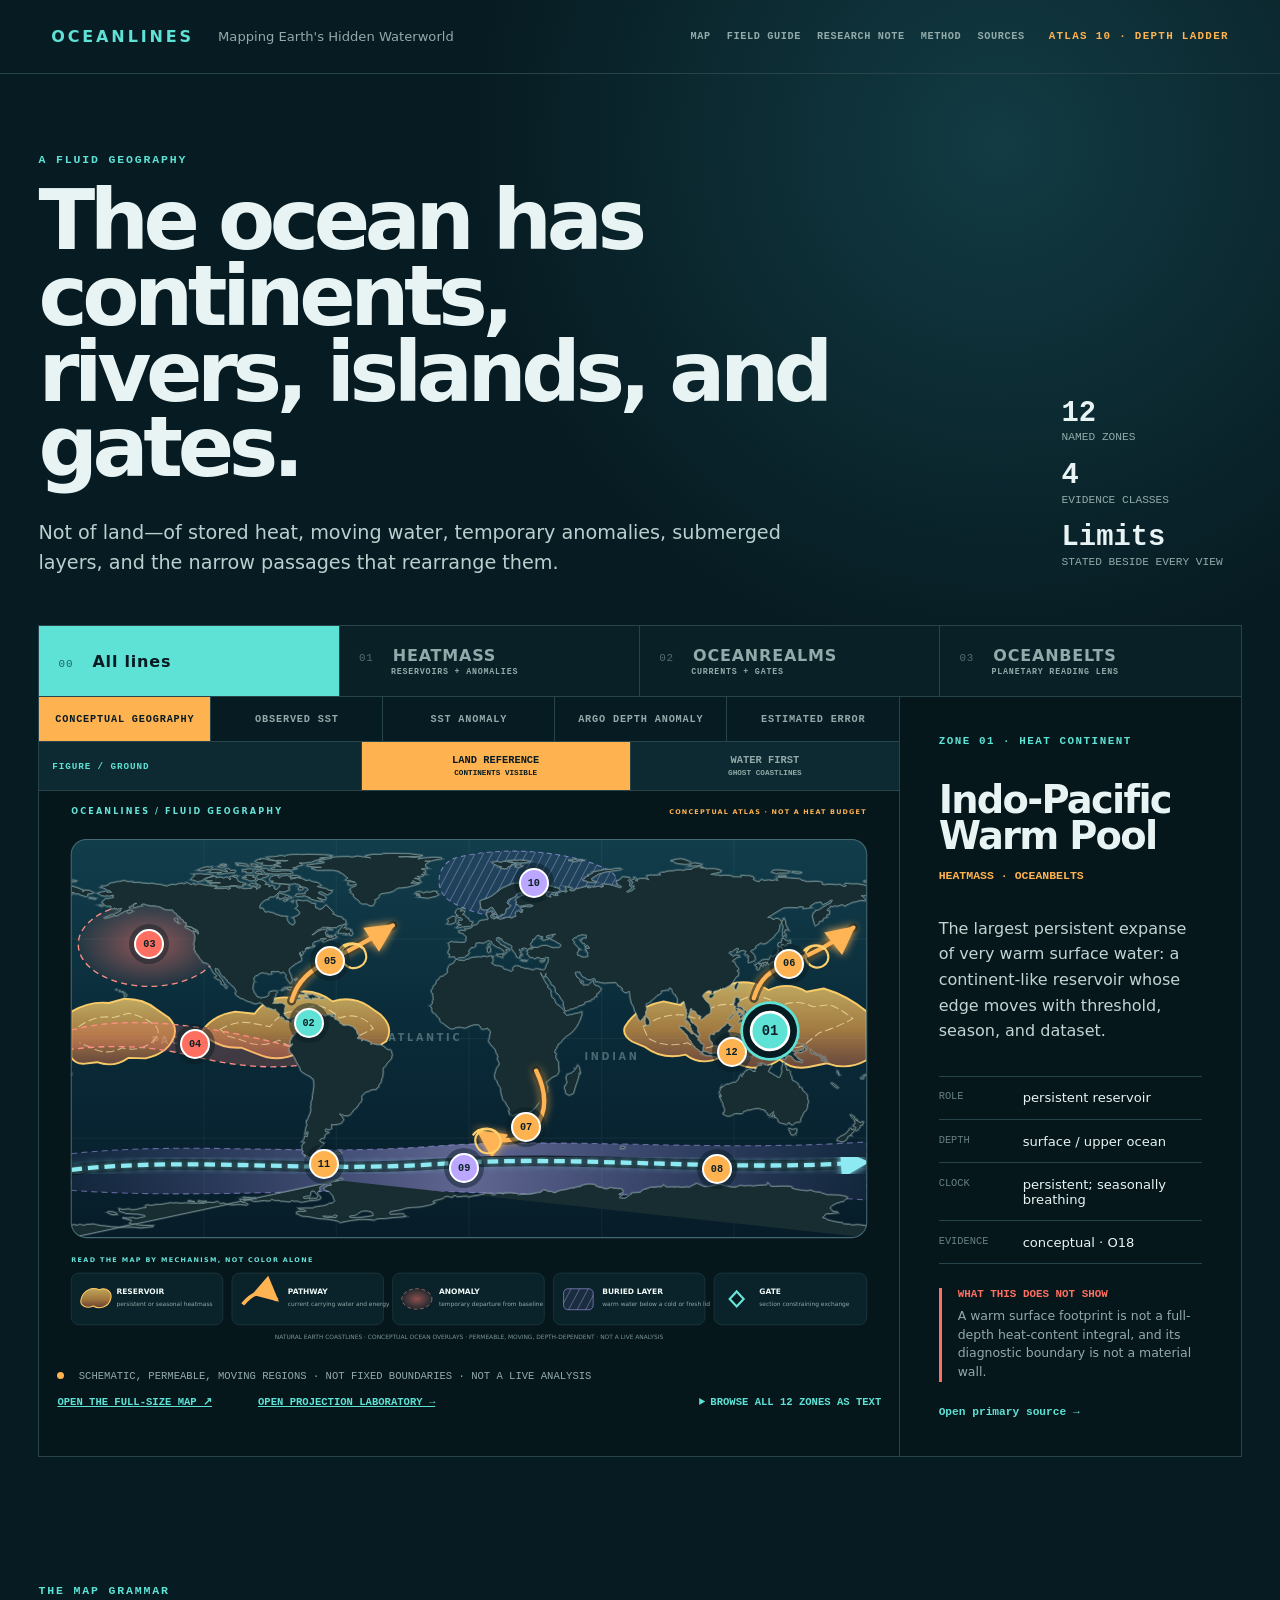
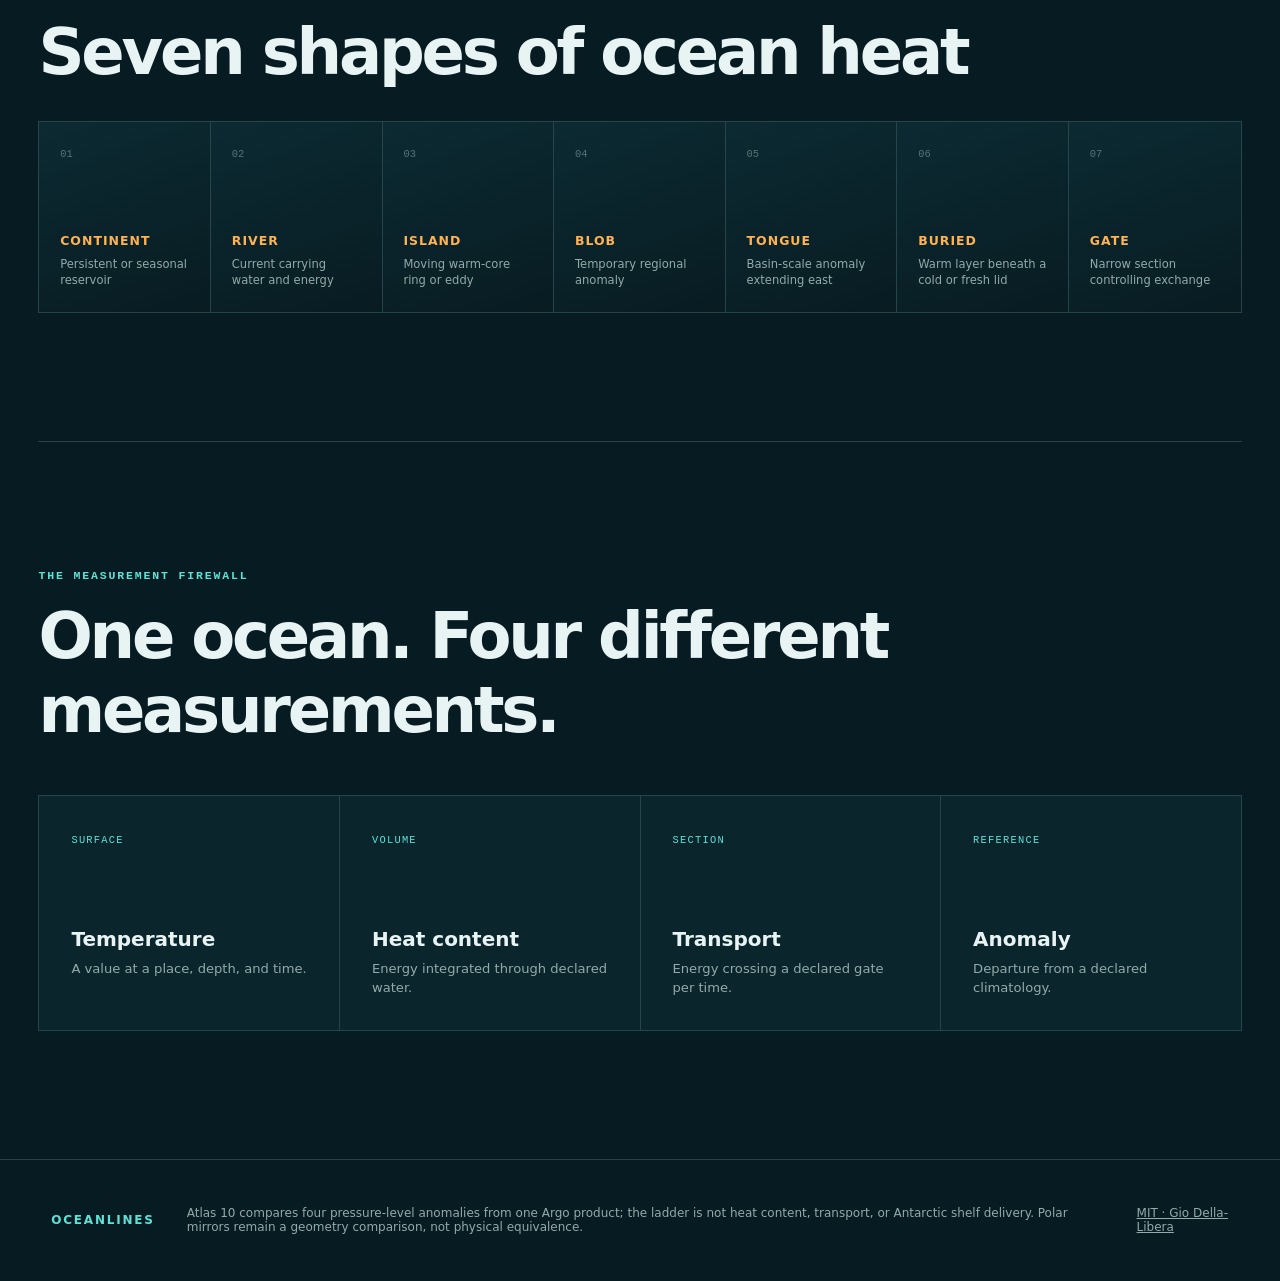
==== atlas/index.html @ 92345ec1 "Add PELAGOS projection laboratory" ====
<!doctype html>
<html lang="en">
<head>
  <meta charset="utf-8">
  <meta name="viewport" content="width=device-width, initial-scale=1">
  <meta name="description" content="Atlas 10 research preview: an interactive atlas of ocean heat geography with surface observations, a four-level Argo anomaly ladder, and optional polar diagnostics.">
  <title>OCEANLINES Atlas 10 Preview — Mapping Earth's Hidden Waterworld</title>
  <link rel="icon" href="data:image/svg+xml,%3Csvg xmlns='http://www.w3.org/2000/svg' viewBox='0 0 64 64'%3E%3Crect width='64' height='64' rx='12' fill='%23071b22'/%3E%3Cpath d='M10 34c8-10 15-10 23 0s15 10 21 0' fill='none' stroke='%235ee2d6' stroke-width='7'/%3E%3C/svg%3E">
  <link rel="stylesheet" href="styles.css">
</head>
<body>
  <header class="masthead">
    <a class="wordmark" href="../README.md" aria-label="OCEANLINES home">OCEANLINES</a>
    <p>Mapping Earth's Hidden Waterworld</p>
    <nav class="project-nav" aria-label="Project guide">
      <a href="../figures/oceanlines-fluid-geography.svg" target="_blank" rel="noopener">Map</a>
      <a href="../HEATMASS.md">Field guide</a>
      <a class="research-link" href="../research/">Research note</a>
      <a class="method-link" href="README.md">Method</a>
      <a href="../SOURCE-REGISTER.md">Sources</a>
    </nav>
    <span class="edition">ATLAS 10 · DEPTH LADDER</span>
  </header>
  <main>
    <section class="hero" aria-labelledby="atlas-title">
      <div class="hero-copy">
        <p class="eyebrow">A fluid geography</p>
        <h1 id="atlas-title">The ocean has continents,<br>rivers, islands, and gates.</h1>
        <p class="dek">Not of land—of stored heat, moving water, temporary anomalies,
          submerged layers, and the narrow passages that rearrange them.</p>
      </div>
      <div class="readout" aria-label="Atlas scope">
        <span><strong id="visible-count">12</strong> named zones</span>
        <span><strong>4</strong> evidence classes</span>
        <span><strong>Limits</strong> stated beside every view</span>
      </div>
    </section>
    <nav class="lenses" aria-label="Atlas lens">
      <button class="lens active" data-lens="all" aria-pressed="true"><span>00</span> All lines</button>
      <button class="lens" data-lens="heatmass" aria-pressed="false"><span>01</span> HEATMASS <small>reservoirs + anomalies</small></button>
      <button class="lens" data-lens="oceanrealms" aria-pressed="false"><span>02</span> OCEANREALMS <small>currents + gates</small></button>
      <button class="lens" data-lens="oceanbelts" aria-pressed="false"><span>03</span> OCEANBELTS <small>planetary reading lens</small></button>
    </nav>
    <section class="atlas-shell" aria-label="Interactive ocean heat atlas">
      <div class="map-panel">
        <div class="map-modes" role="group" aria-label="Map evidence mode">
          <button class="map-mode active" data-mode="conceptual" aria-pressed="true">Conceptual geography</button>
          <button class="map-mode" data-mode="sst" aria-pressed="false">Observed SST</button>
          <button class="map-mode" data-mode="anomaly" aria-pressed="false">SST anomaly</button>
          <button class="map-mode" data-mode="argo700" aria-pressed="false">Argo depth anomaly</button>
          <button class="map-mode" data-mode="error" aria-pressed="false">Estimated error</button>
        </div>
        <div class="argo-depths" id="argo-depths" role="group" aria-label="Argo pressure level" hidden>
          <span>PRESSURE LADDER</span>
          <button type="button" data-pressure="10" aria-pressed="false">10 dbar <small>near surface</small></button>
          <button type="button" data-pressure="300" aria-pressed="false">300 dbar <small>upper thermocline</small></button>
          <button type="button" data-pressure="700" aria-pressed="true">700 dbar <small>intermediate</small></button>
          <button type="button" data-pressure="1000" aria-pressed="false">1000 dbar <small>deep</small></button>
        </div>
        <div class="conceptual-views" id="conceptual-views" role="group" aria-label="Conceptual map land emphasis">
          <span>FIGURE / GROUND</span>
          <button type="button" data-conceptual-view="reference" aria-pressed="true">Land reference <small>continents visible</small></button>
          <button type="button" data-conceptual-view="water-first" aria-pressed="false">Water first <small>ghost coastlines</small></button>
        </div>
        <div class="map-stage" id="map-stage">
          <img id="conceptual-map" src="../figures/oceanlines-fluid-geography-interactive.svg"
            alt="Conceptual world map: irregular continent-like heat reservoirs, round dashed anomalies, current pathways, buried layers, and gates.">
          <canvas id="sst-canvas" width="720" height="360" hidden
            aria-label="NOAA OISST surface field for 1 August 2026, displayed on a two-degree equirectangular grid."
            aria-describedby="map-a11y-summary projection-note"></canvas>
          <div class="map-reference-labels" id="map-reference-labels" hidden aria-hidden="true">
            <span class="basin pacific">PACIFIC</span>
            <span class="basin atlantic">ATLANTIC</span>
            <span class="basin indian">INDIAN</span>
            <span class="latitude north-30">30°N</span>
            <span class="latitude equator">EQUATOR</span>
            <span class="latitude south-30">30°S</span>
            <span class="longitude west-90">90°W</span>
            <span class="longitude prime">0°</span>
            <span class="longitude east-90">90°E</span>
          </div>
          <div id="markers" class="markers" aria-label="Selectable ocean zones"></div>
          <div class="observed-stamp" id="observed-stamp" hidden>
            <strong id="observed-title">OBSERVATIONAL · SURFACE</strong>
            <span id="observed-status">NOAA OISST v2.1 · FINAL · 2026-08-01</span>
          </div>
        </div>
        <div class="temperature-key" id="temperature-key" hidden aria-label="Sea surface temperature color scale">
          <i></i>
          <div class="temperature-ticks"><span id="scale-min">−2°C</span><span id="scale-mid">15°C</span><span id="scale-max">32°C</span></div>
        </div>
        <p class="map-note" id="map-note"><span></span> Schematic, permeable, moving regions · not fixed boundaries · not a live analysis</p>
        <div class="conceptual-actions" id="conceptual-actions">
          <a id="full-size-conceptual-map" href="../figures/oceanlines-fluid-geography.svg" target="_blank" rel="noopener">Open the full-size map ↗</a>
          <a href="../projections/">Open projection laboratory →</a>
          <details class="zone-directory">
            <summary>Browse all 12 zones as text</summary>
            <ol id="zone-directory-list"></ol>
          </details>
        </div>
        <section class="map-data-summary" id="map-data-summary" hidden aria-labelledby="map-data-title">
          <h3 id="map-data-title">How to read this observed map</h3>
          <p id="map-insight" class="map-insight">Select an observed layer for its main conclusion and limits.</p>
          <p id="map-a11y-summary">Non-color map summary: select an observed layer for a text summary by latitude band.</p>
          <p id="projection-note">Equirectangular display; the antimeridian is the left/right seam and 0° longitude is centered.</p>
          <form class="coordinate-probe" id="coordinate-probe">
            <fieldset>
              <legend>Inspect one display cell</legend>
              <p>Click the observed map or enter coordinates. The probe samples each product on its own nearest display cell and reports the surface fields plus the four-level Argo anomaly profile.</p>
              <div class="probe-controls">
                <label for="probe-lat">Latitude
                  <input id="probe-lat" name="lat" type="number" min="-90" max="90" step="any" inputmode="decimal" value="0" required>
                </label>
                <label for="probe-lon">Longitude
                  <input id="probe-lon" name="lon" type="number" min="-180" max="180" step="any" inputmode="decimal" value="0" required>
                </label>
                <button type="submit">Inspect grid cell</button>
              </div>
              <output id="probe-result" for="probe-lat probe-lon" aria-live="polite">No cell selected yet.</output>
            </fieldset>
          </form>
          <section class="ring-comparison" id="ring-comparison" aria-labelledby="ring-title">
            <div class="ring-heading">
              <div>
                <h3 id="ring-title">Compare latitude rings</h3>
                <p>Trace the displayed surface field around the same requested latitude north and south. Land-or-missing gaps expose analyzed-water continuity; they do not measure currents or heat transport.</p>
              </div>
            </div>
            <output id="ring-summary" for="ring-lat" aria-live="polite">Select an observed layer to compare latitude rings.</output>
            <details class="ring-workbench">
              <summary>Inspect the paired rings</summary>
              <div class="ring-workbench-body">
            <form id="ring-form" class="ring-form">
              <label for="ring-lat">Latitude magnitude
                <span><input id="ring-lat" name="ring" type="number" min="0" max="89" step="any" inputmode="decimal" value="64" required> °N / °S</span>
              </label>
              <button type="submit">Compare rings</button>
            </form>
            <div class="ring-strips">
              <figure><figcaption id="north-ring-label">Northern ring</figcaption><canvas id="north-ring" width="720" height="44" role="img" aria-labelledby="north-ring-label" aria-describedby="ring-summary"></canvas></figure>
              <figure><figcaption id="south-ring-label">Southern ring</figcaption><canvas id="south-ring" width="720" height="44" role="img" aria-labelledby="south-ring-label" aria-describedby="ring-summary"></canvas></figure>
            </div>
            <div class="summary-table-wrap">
              <table class="ring-table">
                <caption id="ring-caption">Polar-ring geometry and displayed-field statistics</caption>
                <thead><tr><th scope="col">Ring</th><th scope="col">Analyzed-water coverage</th><th scope="col">Water arcs</th><th scope="col">Longest arc</th><th scope="col">Field mean and range</th></tr></thead>
                <tbody id="ring-body"></tbody>
              </table>
            </div>
            <details class="advanced-diagnostics">
              <summary>Open polar mirrors and the latitude continuity ladder</summary>
              <div class="advanced-diagnostics-body">
            <section class="polar-mirror-section" aria-labelledby="polar-mirror-title">
              <h4 id="polar-mirror-title">Polar mirrors</h4>
              <p>View the active surface field from 40° to each pole. Both panels keep 0° longitude at the top and 90°E at the right for direct comparison; this intentionally mirrors the southern cap relative to a conventional globe view.</p>
              <div class="polar-mirrors">
                <figure><figcaption id="north-polar-label">Northern polar cap</figcaption><canvas id="north-polar" width="360" height="360" role="img" aria-labelledby="north-polar-label" aria-describedby="polar-summary polar-method"></canvas></figure>
                <figure><figcaption id="south-polar-label">Southern polar cap · comparison mirror</figcaption><canvas id="south-polar" width="360" height="360" role="img" aria-labelledby="south-polar-label" aria-describedby="polar-summary polar-method"></canvas></figure>
              </div>
              <p id="polar-method">Aligned radial azimuthal-equidistant sampling of the two-degree display grid. Beige means land or missing; the amber circle is the selected ring when it lies within the 40–90° cap.</p>
              <p id="polar-summary"></p>
            </section>
            <section class="continuity-ladder" aria-labelledby="continuity-title">
              <h4 id="continuity-title">Latitude continuity ladder</h4>
              <p>Scan paired rows from the equator toward both poles. Coverage comes from the canonical SST land-or-missing mask; the declared near-circumpolar threshold is a display diagnostic, not a current or front boundary.</p>
              <div class="ladder-legend" aria-hidden="true"><span class="north-line">Northern rows · solid</span><span class="south-line">Southern rows · dashed</span></div>
              <canvas id="continuity-chart" width="720" height="300" role="img" aria-describedby="continuity-summary continuity-method"></canvas>
              <p id="continuity-method">Vertical axis: analyzed-water coverage from 0–100%. Horizontal axis: requested latitude magnitude from 0–88°. The selected ring is marked vertically.</p>
              <p id="continuity-summary"></p>
              <details>
                <summary>Open the complete 45-pair scan</summary>
                <div class="summary-table-wrap">
                  <table class="continuity-table">
                    <caption>Two-degree latitude scan using the fixed canonical SST mask</caption>
                    <thead><tr><th scope="col">Request</th><th scope="col">North sample</th><th scope="col">North coverage</th><th scope="col">North arcs / longest</th><th scope="col">South sample</th><th scope="col">South coverage</th><th scope="col">South arcs / longest</th></tr></thead>
                    <tbody id="continuity-body"></tbody>
                  </table>
                </div>
              </details>
            </section>
              </div>
            </details>
              </div>
            </details>
          </section>
          <div class="summary-table-wrap">
            <table>
              <caption id="summary-caption">Latitude-band statistics for the displayed field</caption>
              <thead><tr><th scope="col">Region</th><th scope="col">Mean</th><th scope="col">Range</th><th scope="col">Valid cells</th></tr></thead>
              <tbody id="summary-body"></tbody>
            </table>
          </div>
        </section>
      </div>
      <aside class="zone-panel" id="zone-panel" aria-live="polite">
        <p class="zone-index" id="zone-index">SELECT A LINE</p>
        <h2 id="zone-name">Read the moving map</h2>
        <p class="zone-kind" id="zone-kind">Start with any numbered marker.</p>
        <p class="zone-summary" id="zone-summary">Each zone is classified by role, depth,
          persistence, and evidence—not by color alone.</p>
        <dl class="zone-facts">
          <div><dt>ROLE</dt><dd id="zone-role">reservoir · pathway · anomaly · gate</dd></div>
          <div><dt>DEPTH</dt><dd id="zone-depth">declared for every zone</dd></div>
          <div><dt>CLOCK</dt><dd id="zone-clock">persistent or transient</dd></div>
          <div><dt>EVIDENCE</dt><dd id="zone-evidence">conceptual atlas</dd></div>
        </dl>
        <div class="boundary">
          <h3>What this does not show</h3>
          <p id="zone-boundary">Temperature is not heat content. A pathway is not a closed budget.</p>
        </div>
        <a class="source-link" id="zone-source" href="../SOURCE-REGISTER.md">Open the source register →</a>
      </aside>
    </section>
    <section class="grammar" aria-labelledby="grammar-title">
      <div><div><p class="eyebrow">The map grammar</p><h2 id="grammar-title">Seven shapes of ocean heat</h2></div></div>
      <div class="grammar-grid">
        <article><b>01</b><h3>CONTINENT</h3><p>Persistent or seasonal reservoir</p></article>
        <article><b>02</b><h3>RIVER</h3><p>Current carrying water and energy</p></article>
        <article><b>03</b><h3>ISLAND</h3><p>Moving warm-core ring or eddy</p></article>
        <article><b>04</b><h3>BLOB</h3><p>Temporary regional anomaly</p></article>
        <article><b>05</b><h3>TONGUE</h3><p>Basin-scale anomaly extending east</p></article>
        <article><b>06</b><h3>BURIED</h3><p>Warm layer beneath a cold or fresh lid</p></article>
        <article><b>07</b><h3>GATE</h3><p>Narrow section controlling exchange</p></article>
      </div>
    </section>
    <section class="firewall" aria-labelledby="firewall-title">
      <p class="eyebrow">The measurement firewall</p>
      <h2 id="firewall-title">One ocean. Four different measurements.</h2>
      <div class="firewall-grid">
        <article><span>SURFACE</span><h3>Temperature</h3><p>A value at a place, depth, and time.</p></article>
        <article><span>VOLUME</span><h3>Heat content</h3><p>Energy integrated through declared water.</p></article>
        <article><span>SECTION</span><h3>Transport</h3><p>Energy crossing a declared gate per time.</p></article>
        <article><span>REFERENCE</span><h3>Anomaly</h3><p>Departure from a declared climatology.</p></article>
      </div>
    </section>
  </main>
  <footer><strong>OCEANLINES</strong><p>Atlas 10 compares four pressure-level anomalies from one Argo product; the ladder is not heat content, transport, or Antarctic shelf delivery. Polar mirrors remain a geometry comparison, not physical equivalence.</p><a href="../LICENSE">MIT · Gio Della-Libera</a></footer>
  <noscript>This atlas requires JavaScript for zone selection. The complete map remains visible above.</noscript>
  <script src="data/oisst-2026-08-01.js" defer></script>
  <script src="data/oisst-anomaly-2026-08-01.js" defer></script>
  <script src="data/oisst-error-2026-08-01.js" defer></script>
  <script src="data/argo-temperature-anomaly-10dbar-2026-07.js" defer></script>
  <script src="data/argo-temperature-anomaly-300dbar-2026-07.js" defer></script>
  <script src="data/argo-temperature-anomaly-700dbar-2026-07.js" defer></script>
  <script src="data/argo-temperature-anomaly-1000dbar-2026-07.js" defer></script>
  <script src="app.js" defer></script>
</body>
</html>
---- atlas/styles.css ----
:root {
  color-scheme: dark;
  --ink: #e8f4f3; --muted: #92aaa9; --deep: #071b22; --panel: #0b252d;
  --line: #28444b; --cyan: #5ee2d6; --warm: #ffb250; --coral: #ff6f61; --violet: #bba7ff;
  font-family: Inter, ui-sans-serif, system-ui, -apple-system, BlinkMacSystemFont, "Segoe UI", sans-serif;
}
* { box-sizing: border-box; }
html { background: var(--deep); scroll-behavior: smooth; }
body { margin: 0; color: var(--ink); background: radial-gradient(circle at 78% 5%, #123b43 0, var(--deep) 33rem); }
a { color: inherit; } button { font: inherit; }
.masthead { min-height: 74px; padding: 0 4vw; display: flex; align-items: center; gap: 24px; border-bottom: 1px solid var(--line); }
.wordmark { color: var(--cyan); font-size: 1rem; font-weight: 900; letter-spacing: .18em; text-decoration: none; }
.masthead p { margin: 0; color: var(--muted); font-size: .82rem; }
.project-nav { display: flex; gap: 1rem; margin-left: auto; }
.project-nav a { min-height: 38px; display: inline-flex; align-items: center; color: var(--muted); font: 750 .64rem/1 ui-monospace, monospace; letter-spacing: .06em; text-decoration: none; text-transform: uppercase; }
.project-nav a:hover, .project-nav a:focus-visible { color: var(--cyan); text-decoration: underline; text-underline-offset: .3rem; }
.edition { color: var(--warm); font: 700 .68rem/1 ui-monospace, monospace; letter-spacing: .12em; }
main { width: min(1500px, 94vw); margin: auto; }
.hero { min-height: 390px; display: flex; align-items: end; justify-content: space-between; gap: 4rem; padding: 5rem 0 3rem; }
.eyebrow { margin: 0 0 1.1rem; color: var(--cyan); font: 800 .72rem/1 ui-monospace, monospace; letter-spacing: .16em; text-transform: uppercase; }
h1 { max-width: 980px; margin: 0; font-size: clamp(3rem, 6.5vw, 7.5rem); line-height: .91; letter-spacing: -.065em; }
.dek { max-width: 750px; margin: 2rem 0 0; color: #bad0cf; font-size: clamp(1rem, 1.5vw, 1.3rem); line-height: 1.55; }
.readout { min-width: 180px; display: grid; gap: .9rem; padding-bottom: .5rem; color: var(--muted); font: .7rem/1.2 ui-monospace, monospace; text-transform: uppercase; }
.readout strong { display: block; color: var(--ink); font-size: 1.8rem; text-transform: none; }
.lenses { display: grid; grid-template-columns: repeat(4, 1fr); border: 1px solid var(--line); border-bottom: 0; }
.lens { min-height: 70px; padding: 0 1.2rem; border: 0; border-right: 1px solid var(--line); color: var(--muted); background: #0a2027; cursor: pointer; text-align: left; font-weight: 750; letter-spacing: .05em; }
.lens:last-child { border-right: 0; } .lens span { margin-right: .8rem; color: #526c70; font: .68rem ui-monospace, monospace; }
.lens small { display: block; margin: .2rem 0 0 2rem; color: inherit; font: 600 .52rem/1 ui-monospace, monospace; text-transform: uppercase; }
.lens:hover, .lens:focus-visible { background: #11313a; color: var(--ink); }
.lens.active { color: var(--deep); background: var(--cyan); } .lens.active span { color: #1e6765; }
.lens:disabled { cursor: not-allowed; opacity: .38; }
.atlas-shell { display: grid; grid-template-columns: minmax(0, 2.15fr) minmax(310px, .85fr); border: 1px solid var(--line); background: #06171c; }
.map-panel { min-width: 0; border-right: 1px solid var(--line); }
.map-modes { display: grid; grid-template-columns: repeat(5, 1fr); border-bottom: 1px solid var(--line); background: #071b22; }
.map-mode { min-height: 44px; border: 0; border-right: 1px solid var(--line); color: var(--muted); background: transparent; cursor: pointer; font: 700 .64rem/1 ui-monospace, monospace; letter-spacing: .08em; text-transform: uppercase; }
.map-mode:last-child { border-right: 0; }
.map-mode:hover, .map-mode:focus-visible { color: var(--ink); background: #11313a; }
.map-mode.active { color: var(--deep); background: var(--warm); }
.argo-depths { display: grid; grid-template-columns: 1.2fr repeat(4, 1fr); border-bottom: 1px solid var(--line); background: #0d2931; }
.argo-depths[hidden] { display: none; }
.argo-depths > span, .argo-depths button { min-height: 48px; padding: .55rem .8rem; border: 0; border-right: 1px solid var(--line); }
.argo-depths > span { display: flex; align-items: center; color: var(--cyan); font: 800 .58rem/1 ui-monospace, monospace; letter-spacing: .1em; }
.argo-depths button { color: var(--muted); background: transparent; cursor: pointer; font: 800 .65rem/1 ui-monospace, monospace; }
.argo-depths button:last-child { border-right: 0; }
.argo-depths button small { display: block; margin-top: .3rem; color: inherit; font-size: .48rem; font-weight: 600; text-transform: uppercase; }
.argo-depths button:hover, .argo-depths button:focus-visible { color: var(--ink); background: #153a43; }
.argo-depths button[aria-pressed="true"] { color: var(--deep); background: var(--cyan); }
.conceptual-views { display: grid; grid-template-columns: 1.2fr 1fr 1fr; border-bottom: 1px solid var(--line); background: #0d2931; }
.conceptual-views[hidden] { display: none; }
.conceptual-views > span, .conceptual-views button { min-height: 48px; padding: .55rem .8rem; border: 0; border-right: 1px solid var(--line); }
.conceptual-views > span { display: flex; align-items: center; color: var(--cyan); font: 800 .58rem/1 ui-monospace, monospace; letter-spacing: .1em; }
.conceptual-views button { color: var(--muted); background: transparent; cursor: pointer; font: 800 .65rem/1 ui-monospace, monospace; text-transform: uppercase; }
.conceptual-views button:last-child { border-right: 0; }
.conceptual-views button small { display: block; margin-top: .3rem; color: inherit; font-size: .48rem; font-weight: 600; }
.conceptual-views button:hover, .conceptual-views button:focus-visible { color: var(--ink); background: #153a43; }
.conceptual-views button[aria-pressed="true"] { color: var(--deep); background: var(--warm); }
.map-stage { position: relative; overflow: hidden; aspect-ratio: 1600 / 1050; background: #e9e6dd; }
.map-stage > img { display: block; width: 100%; height: 100%; } .markers { position: absolute; inset: 0; }
.map-stage.observed { aspect-ratio: 2 / 1; background: #c8bda5; }
#sst-canvas { display: block; width: 100%; height: 100%; cursor: crosshair; image-rendering: pixelated; }
.map-reference-labels { position: absolute; inset: 0; pointer-events: none; color: #071b22; font: 900 .56rem/1 ui-monospace, monospace; letter-spacing: .08em; text-shadow: 0 1px 2px rgb(255 255 255 / .9); }
.map-reference-labels span { position: absolute; translate: -50% -50%; }
.map-reference-labels .basin { padding: .28rem .4rem; background: rgb(239 242 226 / .68); }
.map-reference-labels .pacific { left: 17%; top: 51%; } .map-reference-labels .atlantic { left: 51%; top: 46%; } .map-reference-labels .indian { left: 69%; top: 55%; }
.map-reference-labels .latitude { left: 1.5rem; translate: 0 -50%; }
.map-reference-labels .north-30 { top: 33.333%; } .map-reference-labels .equator { top: 50%; } .map-reference-labels .south-30 { top: 66.667%; }
.map-reference-labels .longitude { bottom: .55rem; translate: -50% 0; }
.map-reference-labels .west-90 { left: 25%; } .map-reference-labels .prime { left: 50%; } .map-reference-labels .east-90 { left: 75%; }
.observed-stamp { position: absolute; top: 18px; left: 18px; padding: 10px 13px; color: var(--deep); background: rgb(239 242 226 / .9); box-shadow: 0 5px 20px rgb(0 0 0 / .2); }
.observed-stamp strong, .observed-stamp span { display: block; }
.observed-stamp strong { font: 900 .66rem/1 ui-monospace, monospace; letter-spacing: .08em; }
.observed-stamp span { margin-top: 5px; font: .56rem/1 ui-monospace, monospace; }
.temperature-key { display: grid; gap: 6px; padding: 11px 18px 0; color: var(--muted); font: .62rem ui-monospace, monospace; }
.temperature-key i { height: 10px; background: linear-gradient(90deg, #d8f4ff, #8dd3e8, #2b9cbd, #38b68a, #f2cf5b, #f07842, #b92735); }
.temperature-ticks { display: flex; justify-content: space-between; }
.temperature-key.anomaly i { background: linear-gradient(90deg, #233b83, #3d77b8, #9bcbe1, #eee9d8, #f1bb78, #cf5b47, #7c2345); }
.temperature-key.error i { background: linear-gradient(90deg, #f4f1de, #b8d8ba, #6eb6a7, #dfb35c, #b84c4c, #632c55); }
.marker { position: absolute; width: 30px; height: 30px; translate: -50% -50%; border: 2px solid #fff; border-radius: 50%; color: #092027; background: var(--cyan); box-shadow: 0 0 0 5px rgb(7 27 34 / .45); cursor: pointer; font: 900 .64rem/1 ui-monospace, monospace; transition: scale .18s, opacity .18s, filter .18s; }
.marker:hover, .marker:focus-visible, .marker.selected { scale: 1.35; z-index: 2; outline: 0; box-shadow: 0 0 0 5px #071b22, 0 0 0 7px var(--cyan); }
.marker[data-kind="transient"] { background: var(--coral); } .marker[data-kind="buried"] { background: var(--violet); }
.marker[data-kind="pathway"], .marker[data-kind="gate"] { background: var(--warm); }
.marker.filtered { opacity: .09; pointer-events: none; filter: grayscale(1); }
.markers[hidden], #conceptual-map[hidden], #sst-canvas[hidden], .observed-stamp[hidden], .temperature-key[hidden] { display: none; }
.map-note { margin: 0; padding: 13px 18px; color: var(--muted); font: .66rem/1.4 ui-monospace, monospace; text-transform: uppercase; }
.map-note span { display: inline-block; width: 7px; height: 7px; margin-right: 8px; border-radius: 50%; background: var(--warm); }
.conceptual-actions { display: flex; align-items: flex-start; justify-content: space-between; gap: 1rem; padding: 0 18px 18px; }
.conceptual-actions[hidden] { display: none; }
.conceptual-actions > a, .zone-directory summary { color: var(--cyan); font: 800 .66rem/1.3 ui-monospace, monospace; text-transform: uppercase; }
.zone-directory { width: min(25rem, 100%); }
.zone-directory summary { min-height: 42px; cursor: pointer; text-align: right; }
.zone-directory summary:focus-visible, .zone-directory button:focus-visible, .conceptual-actions > a:focus-visible { outline: 3px solid var(--cyan); outline-offset: 2px; }
.zone-directory ol { display: grid; grid-template-columns: 1fr 1fr; gap: 1px; margin: .6rem 0 0; padding: 1px; list-style: none; background: var(--line); }
.zone-directory li { min-width: 0; }
.zone-directory button { width: 100%; min-height: 44px; padding: .65rem; border: 0; color: var(--ink); background: var(--deep); cursor: pointer; text-align: left; font-size: .72rem; }
.zone-directory button span { color: var(--warm); font: 800 .62rem ui-monospace, monospace; }
.map-data-summary { margin: 14px 18px 18px; padding: 16px; border: 1px solid var(--line); background: #081c22; }
.map-data-summary h3 { margin: 0; color: var(--cyan); font: 800 .7rem/1 ui-monospace, monospace; letter-spacing: .1em; text-transform: uppercase; }
.map-data-summary p { margin: .7rem 0 0; color: var(--muted); font-size: .72rem; line-height: 1.45; }
.map-data-summary .map-insight { margin: .9rem 0; padding: 1rem; border-left: 3px solid var(--warm); color: var(--ink); background: #06171c; font-size: .86rem; line-height: 1.55; }
.summary-table-wrap { margin-top: 1rem; overflow-x: auto; }
.map-data-summary table { width: 100%; border-collapse: collapse; font-size: .7rem; }
.map-data-summary caption { padding: 0 0 .6rem; color: var(--muted); text-align: left; }
.map-data-summary th, .map-data-summary td { padding: .55rem .5rem; border-top: 1px solid var(--line); text-align: left; white-space: nowrap; }
.map-data-summary th { color: var(--ink); }
.coordinate-probe { margin-top: 1.2rem; }
.coordinate-probe fieldset { margin: 0; padding: 1rem; border: 1px solid var(--line); }
.coordinate-probe legend { padding: 0 .4rem; color: var(--warm); font: 800 .68rem/1 ui-monospace, monospace; letter-spacing: .08em; text-transform: uppercase; }
.coordinate-probe p { margin-top: 0; }
.probe-controls { display: grid; grid-template-columns: 1fr 1fr auto; gap: .75rem; align-items: end; }
.probe-controls label { color: var(--muted); font: 700 .62rem/1.3 ui-monospace, monospace; text-transform: uppercase; }
.probe-controls input { width: 100%; min-height: 42px; margin-top: .35rem; padding: .55rem .65rem; border: 1px solid var(--line); border-radius: 0; color: var(--ink); background: var(--deep); font: 700 .8rem ui-monospace, monospace; }
.probe-controls button { min-height: 42px; padding: .6rem .9rem; border: 1px solid var(--warm); color: var(--deep); background: var(--warm); cursor: pointer; font: 800 .62rem ui-monospace, monospace; text-transform: uppercase; }
.probe-controls input:focus-visible, .probe-controls button:focus-visible { outline: 3px solid var(--cyan); outline-offset: 2px; }
#probe-result { display: block; min-height: 3rem; margin-top: .9rem; padding: .75rem; border-left: 3px solid var(--cyan); color: var(--ink); background: #06171c; font: .72rem/1.55 ui-monospace, monospace; }
.ring-comparison { margin-top: 1.2rem; padding: 1rem; border: 1px solid var(--line); }
.ring-comparison[hidden] { display: none; }
.ring-heading { display: grid; grid-template-columns: minmax(0, 1fr) auto; gap: 1.5rem; align-items: end; }
.ring-heading h3 { color: var(--warm); }
.ring-heading p { max-width: 54rem; }
.ring-form { display: flex; gap: .65rem; align-items: end; }
.ring-form label { color: var(--muted); font: 700 .62rem/1.3 ui-monospace, monospace; text-transform: uppercase; }
.ring-form label span { display: flex; align-items: center; gap: .4rem; margin-top: .35rem; color: var(--ink); }
.ring-form input { width: 6rem; min-height: 42px; padding: .55rem .65rem; border: 1px solid var(--line); border-radius: 0; color: var(--ink); background: var(--deep); font: 700 .8rem ui-monospace, monospace; }
.ring-form button { min-height: 42px; padding: .6rem .9rem; border: 1px solid var(--warm); color: var(--deep); background: var(--warm); cursor: pointer; font: 800 .62rem ui-monospace, monospace; text-transform: uppercase; }
.ring-form input:focus-visible, .ring-form button:focus-visible { outline: 3px solid var(--cyan); outline-offset: 2px; }
#ring-summary { display: block; min-height: 3rem; margin-top: 1rem; padding: .75rem; border-left: 3px solid var(--violet); color: var(--ink); background: #06171c; font: .72rem/1.55 ui-monospace, monospace; }
.ring-strips { display: grid; gap: .7rem; margin-top: 1rem; }
.ring-strips figure { display: grid; grid-template-columns: 9rem minmax(0, 1fr); align-items: center; gap: .75rem; margin: 0; }
.ring-strips figcaption { color: var(--muted); font: 700 .62rem/1.3 ui-monospace, monospace; text-transform: uppercase; }
.ring-strips canvas { display: block; width: 100%; height: 32px; border: 1px solid var(--line); image-rendering: pixelated; background: #c8bda5; }
.ring-table td:last-child { white-space: normal; }
.ring-workbench { margin-top: 1rem; }
.ring-workbench > summary { min-height: 46px; padding: .85rem; border: 1px solid var(--line); color: var(--cyan); cursor: pointer; font: 800 .68rem/1.4 ui-monospace, monospace; text-transform: uppercase; }
.ring-workbench > summary:focus-visible { outline: 3px solid var(--cyan); outline-offset: 2px; }
.ring-workbench-body { padding-top: 1rem; }
.advanced-diagnostics { margin-top: 1.4rem; }
.advanced-diagnostics > summary { min-height: 48px; padding: .9rem; border: 1px solid var(--line); color: var(--warm); cursor: pointer; font: 800 .68rem/1.4 ui-monospace, monospace; text-transform: uppercase; }
.advanced-diagnostics > summary:focus-visible { outline: 3px solid var(--cyan); outline-offset: 2px; }
.advanced-diagnostics-body { padding: 0 .3rem; }
.polar-mirror-section { margin-top: 1.4rem; padding-top: 1.2rem; border-top: 1px solid var(--line); }
.polar-mirror-section h4 { margin: 0; color: var(--cyan); font: 800 .7rem/1 ui-monospace, monospace; letter-spacing: .1em; text-transform: uppercase; }
.polar-mirrors { display: grid; grid-template-columns: 1fr 1fr; gap: 1rem; margin-top: 1rem; }
.polar-mirrors figure { margin: 0; }
.polar-mirrors figcaption { margin-bottom: .5rem; color: var(--muted); font: 700 .62rem/1.3 ui-monospace, monospace; text-align: center; text-transform: uppercase; }
.polar-mirrors canvas { display: block; width: 100%; height: auto; border: 1px solid var(--line); background: #06171c; }
#polar-method, #polar-summary { padding: 0 .2rem; }
#polar-summary { color: var(--ink); }
.continuity-ladder { margin-top: 1.4rem; padding-top: 1.2rem; border-top: 1px solid var(--line); }
.continuity-ladder h4 { margin: 0; color: var(--cyan); font: 800 .7rem/1 ui-monospace, monospace; letter-spacing: .1em; text-transform: uppercase; }
.ladder-legend { display: flex; gap: 1.5rem; margin-top: 1rem; color: var(--muted); font: 700 .62rem/1.3 ui-monospace, monospace; text-transform: uppercase; }
.ladder-legend span { display: flex; align-items: center; gap: .5rem; }
.ladder-legend span::before { width: 2.5rem; border-top: 3px solid var(--cyan); content: ""; }
.ladder-legend .south-line::before { border-color: var(--coral); border-top-style: dashed; }
#continuity-chart { display: block; width: 100%; height: auto; margin-top: .75rem; border: 1px solid var(--line); background: #06171c; }
#continuity-method, #continuity-summary { padding: 0 .2rem; }
#continuity-summary { color: var(--ink); }
.continuity-ladder details { margin-top: 1rem; }
.continuity-ladder summary { min-height: 42px; padding: .75rem; border: 1px solid var(--line); color: var(--warm); cursor: pointer; font: 800 .65rem/1.3 ui-monospace, monospace; text-transform: uppercase; }
.continuity-ladder summary:focus-visible { outline: 3px solid var(--cyan); outline-offset: 2px; }
.continuity-table { min-width: 760px; }
.zone-panel { min-height: 620px; padding: clamp(1.5rem, 3vw, 3.5rem); display: flex; flex-direction: column; }
.atlas-shell.observed-mode .zone-panel { position: sticky; top: 1rem; align-self: start; min-height: min(720px, calc(100vh - 2rem)); }
.atlas-shell.observed-mode { gap: 1rem; border: 0; background: transparent; }
.atlas-shell.observed-mode .map-panel, .atlas-shell.observed-mode .zone-panel { border: 1px solid var(--line); background: #06171c; }
.zone-index { margin: 0 0 2.2rem; color: var(--cyan); font: 800 .68rem/1 ui-monospace, monospace; letter-spacing: .14em; }
.zone-panel h2 { margin: 0; font-size: clamp(2rem, 3vw, 4rem); line-height: .95; letter-spacing: -.045em; }
.zone-kind { margin: .8rem 0 0; color: var(--warm); font: 700 .72rem/1.4 ui-monospace, monospace; text-transform: uppercase; }
.zone-summary { margin: 2rem 0; color: #c3d4d3; line-height: 1.6; }
.zone-facts { margin: 0; border-top: 1px solid var(--line); }
.zone-facts div { display: grid; grid-template-columns: 84px 1fr; padding: .85rem 0; border-bottom: 1px solid var(--line); }
.zone-facts dt { color: #668083; font: .65rem ui-monospace, monospace; } .zone-facts dd { margin: 0; font-size: .82rem; }
.boundary { margin: 1.5rem 0; padding-left: 1rem; border-left: 3px solid var(--coral); }
.boundary h3 { margin: 0 0 .4rem; color: var(--coral); font: 750 .68rem ui-monospace, monospace; text-transform: uppercase; }
.boundary p { margin: 0; color: var(--muted); font-size: .78rem; line-height: 1.5; }
.source-link { margin-top: auto; color: var(--cyan); font: 700 .7rem ui-monospace, monospace; text-decoration: none; }
.grammar, .firewall { padding: 8rem 0; }
.grammar h2, .firewall h2 { margin: 0; font-size: clamp(2.4rem, 5vw, 5rem); letter-spacing: -.05em; }
.grammar-grid { display: grid; grid-template-columns: repeat(7, 1fr); margin-top: 2rem; border: 1px solid var(--line); }
.grammar-grid article { min-height: 190px; padding: 1.3rem; border-right: 1px solid var(--line); background: linear-gradient(160deg, #0c2a32, #081c22); }
.grammar-grid article:last-child { border-right: 0; } .grammar-grid b { color: #597277; font: .65rem ui-monospace, monospace; }
.grammar-grid h3 { margin: 4.5rem 0 .5rem; color: var(--warm); font-size: .78rem; letter-spacing: .08em; }
.grammar-grid p { margin: 0; color: var(--muted); font-size: .72rem; line-height: 1.4; }
.firewall { border-top: 1px solid var(--line); }
.firewall-grid { display: grid; grid-template-columns: repeat(4, 1fr); gap: 1px; margin-top: 3rem; background: var(--line); border: 1px solid var(--line); }
.firewall-grid article { min-height: 230px; padding: 2rem; background: var(--panel); }
.firewall-grid span { color: var(--cyan); font: .65rem ui-monospace, monospace; letter-spacing: .12em; }
.firewall-grid h3 { margin: 5rem 0 .5rem; font-size: 1.25rem; } .firewall-grid p { margin: 0; color: var(--muted); font-size: .82rem; line-height: 1.5; }
footer { min-height: 120px; padding: 2rem 4vw; display: flex; align-items: center; gap: 2rem; border-top: 1px solid var(--line); color: var(--muted); font-size: .75rem; }
footer strong { color: var(--cyan); letter-spacing: .15em; } footer a { margin-left: auto; }
@media (max-width: 980px) {
  .hero { display: block; min-height: 0; } .readout { grid-template-columns: repeat(3, 1fr); margin-top: 3rem; }
  .atlas-shell { grid-template-columns: 1fr; } .map-panel { border-right: 0; border-bottom: 1px solid var(--line); }
  .atlas-shell.observed-mode { gap: 0; border: 1px solid var(--line); background: #06171c; }
  .atlas-shell.observed-mode .map-panel, .atlas-shell.observed-mode .zone-panel { border: 0; }
  .zone-panel, .atlas-shell.observed-mode .zone-panel { position: static; min-height: 540px; } .grammar-grid { grid-template-columns: repeat(2, 1fr); }
  .grammar-grid article { border-bottom: 1px solid var(--line); }
}
@media (max-width: 650px) {
  .masthead { gap: 14px; } .masthead p, .edition { display: none; } .project-nav { gap: .7rem; } .project-nav .method-link, .project-nav a:nth-child(2) { display: none; } .project-nav a { font-size: .56rem; } .hero { padding-top: 4rem; } h1 { font-size: 3.3rem; }
  .lenses { grid-template-columns: 1fr 1fr; } .lens:nth-child(2) { border-right: 0; } .lens:nth-child(-n+2) { border-bottom: 1px solid var(--line); }
  .marker { width: 25px; height: 25px; } .grammar, .firewall { padding: 5rem 0; }
  .firewall-grid { grid-template-columns: 1fr 1fr; } footer { align-items: flex-start; flex-direction: column; } footer a { margin-left: 0; }
  .map-modes { grid-template-columns: 1fr 1fr; }
  .argo-depths { grid-template-columns: 1fr 1fr; } .argo-depths > span { grid-column: 1 / -1; min-height: 34px; } .argo-depths button:nth-of-type(2) { border-right: 0; }
  .conceptual-views { grid-template-columns: 1fr 1fr; } .conceptual-views > span { grid-column: 1 / -1; min-height: 34px; }
  .probe-controls { grid-template-columns: 1fr 1fr; } .probe-controls button { grid-column: 1 / -1; }
  .ring-heading { grid-template-columns: 1fr; } .ring-form { align-items: end; }
  .ring-strips figure { grid-template-columns: 1fr; gap: .3rem; }
  .polar-mirrors { grid-template-columns: 1fr; }
  .conceptual-actions { flex-direction: column; } .zone-directory { width: 100%; } .zone-directory summary { text-align: left; }
}
@media (prefers-reduced-motion: reduce) { html { scroll-behavior: auto; } .marker { transition: none; } }
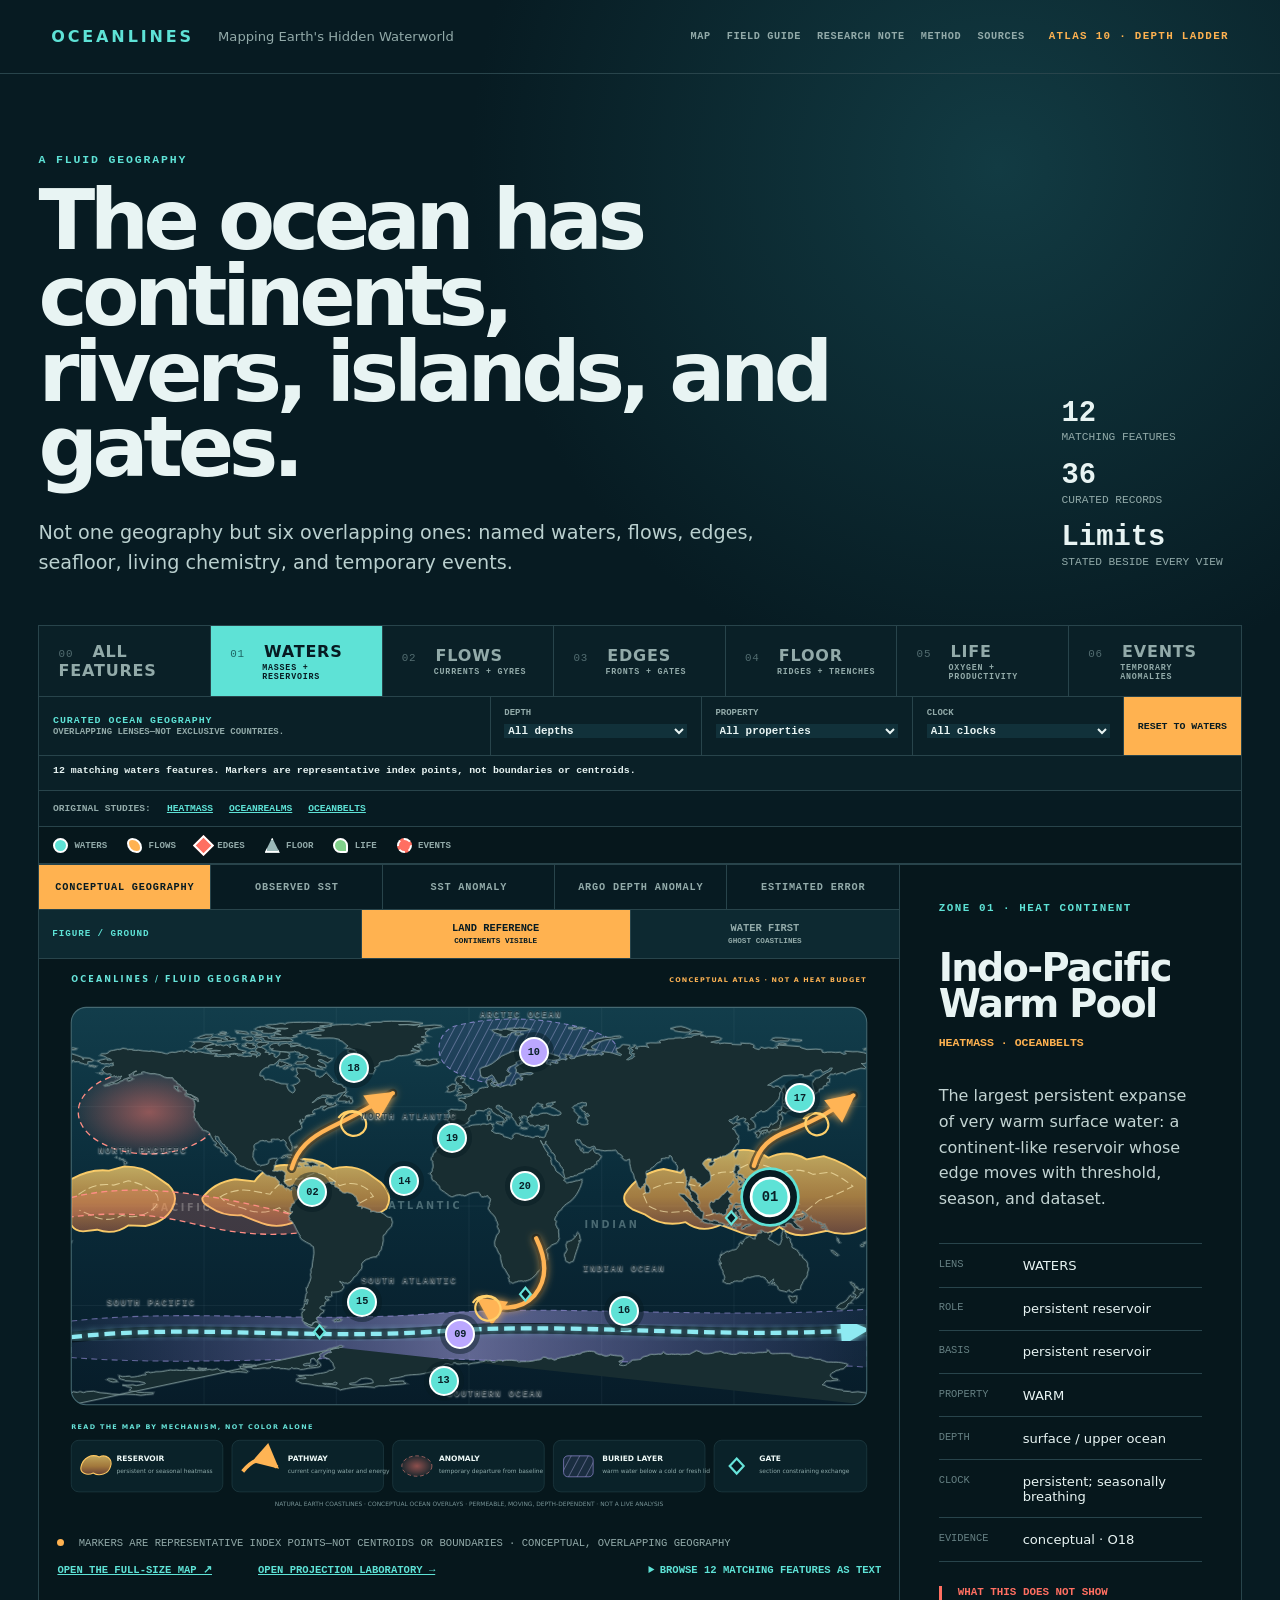
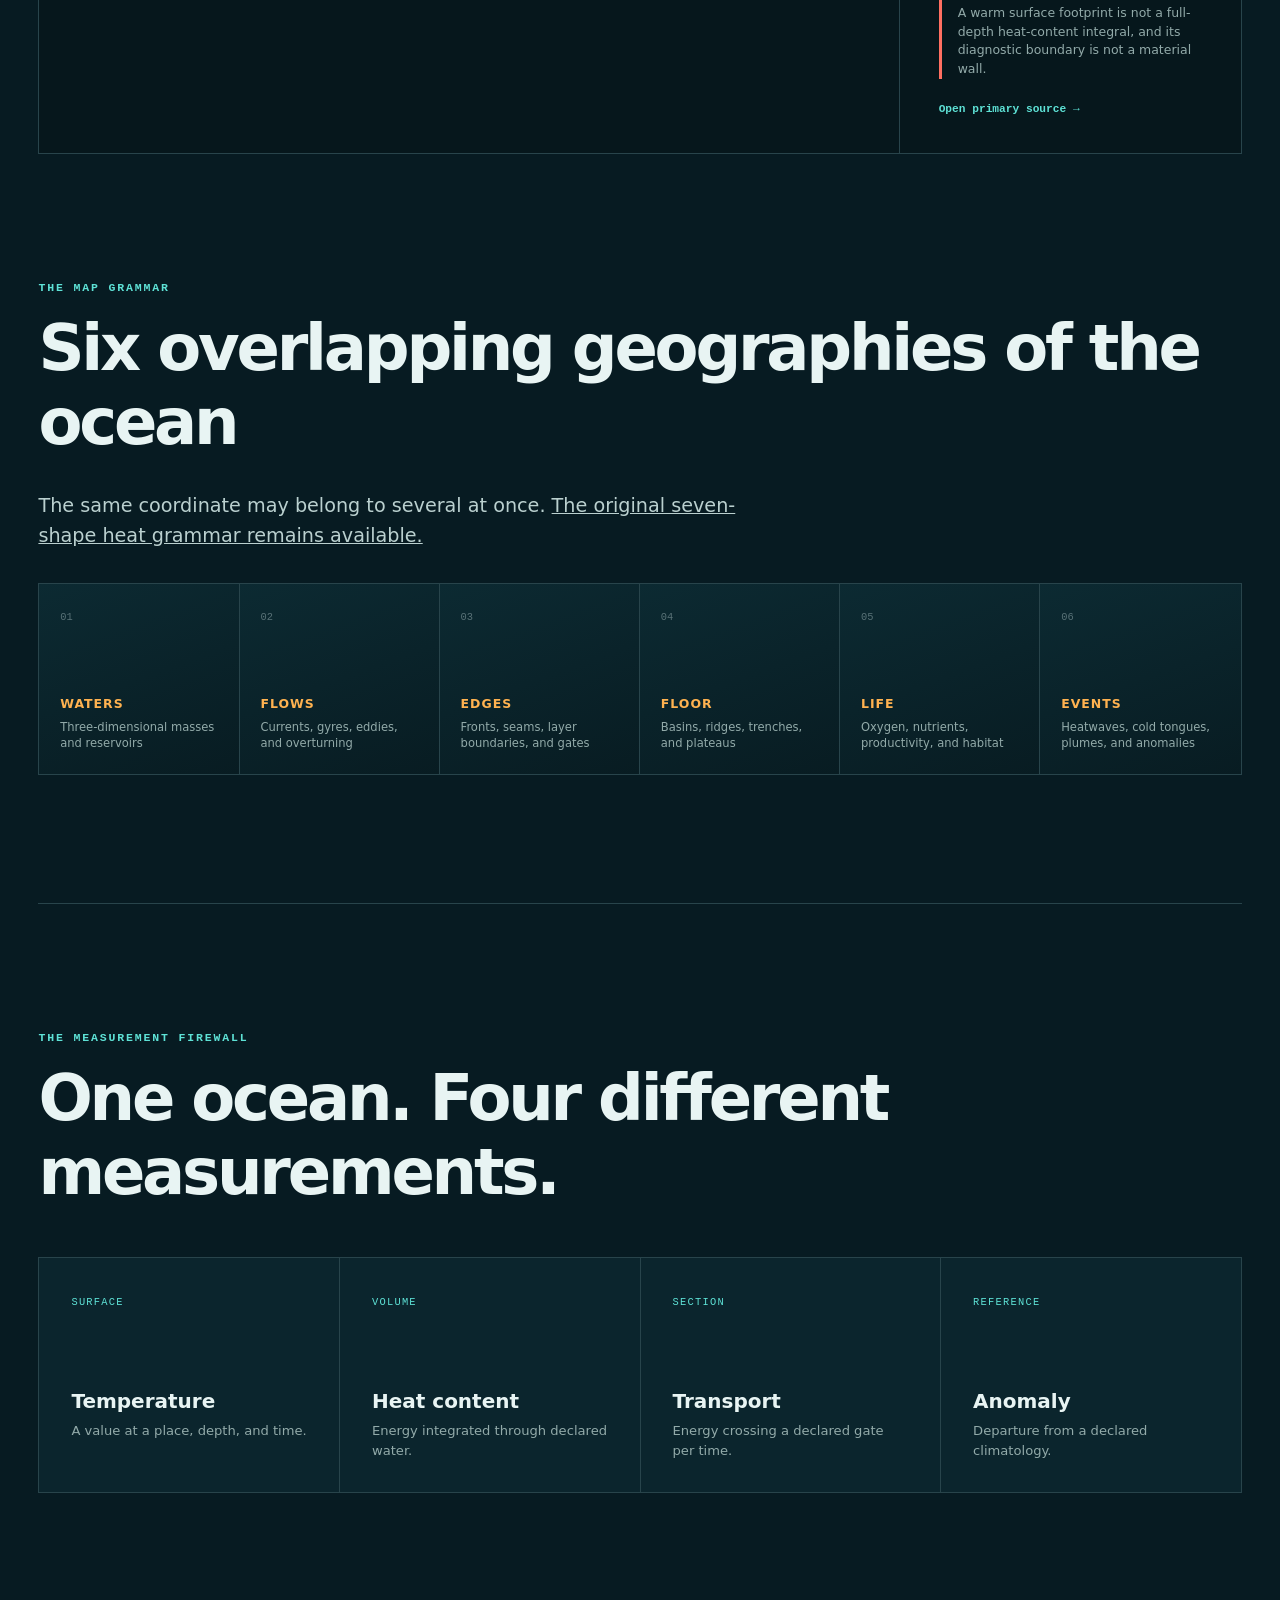
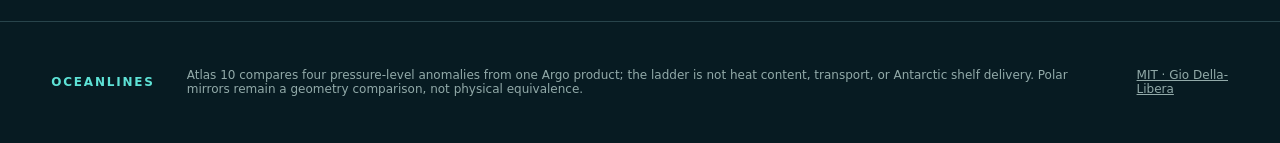
==== commit aa91cb83: "Expand atlas into ocean geography" ====
--- a/atlas/index.html
+++ b/atlas/index.html
@@ -26,21 +26,34 @@
       <div class="hero-copy">
         <p class="eyebrow">A fluid geography</p>
         <h1 id="atlas-title">The ocean has continents,<br>rivers, islands, and gates.</h1>
-        <p class="dek">Not of land—of stored heat, moving water, temporary anomalies,
-          submerged layers, and the narrow passages that rearrange them.</p>
+        <p class="dek">Not one geography but six overlapping ones: named waters,
+          flows, edges, seafloor, living chemistry, and temporary events.</p>
       </div>
       <div class="readout" aria-label="Atlas scope">
-        <span><strong id="visible-count">12</strong> named zones</span>
-        <span><strong>4</strong> evidence classes</span>
+        <span><strong id="visible-count">12</strong> matching features</span>
+        <span><strong>36</strong> curated records</span>
         <span><strong>Limits</strong> stated beside every view</span>
       </div>
     </section>
-    <nav class="lenses" aria-label="Atlas lens">
-      <button class="lens active" data-lens="all" aria-pressed="true"><span>00</span> All lines</button>
-      <button class="lens" data-lens="heatmass" aria-pressed="false"><span>01</span> HEATMASS <small>reservoirs + anomalies</small></button>
-      <button class="lens" data-lens="oceanrealms" aria-pressed="false"><span>02</span> OCEANREALMS <small>currents + gates</small></button>
-      <button class="lens" data-lens="oceanbelts" aria-pressed="false"><span>03</span> OCEANBELTS <small>planetary reading lens</small></button>
+    <nav class="lenses" aria-label="Ocean geography lens">
+      <button class="lens" data-lens="all" aria-pressed="false"><span>00</span> ALL FEATURES</button>
+      <button class="lens active" data-lens="waters" aria-pressed="true"><span>01</span> WATERS <small>masses + reservoirs</small></button>
+      <button class="lens" data-lens="flows" aria-pressed="false"><span>02</span> FLOWS <small>currents + gyres</small></button>
+      <button class="lens" data-lens="edges" aria-pressed="false"><span>03</span> EDGES <small>fronts + gates</small></button>
+      <button class="lens" data-lens="floor" aria-pressed="false"><span>04</span> FLOOR <small>ridges + trenches</small></button>
+      <button class="lens" data-lens="life" aria-pressed="false"><span>05</span> LIFE <small>oxygen + productivity</small></button>
+      <button class="lens" data-lens="events" aria-pressed="false"><span>06</span> EVENTS <small>temporary anomalies</small></button>
     </nav>
+    <form class="geography-filters" id="geography-filters">
+      <p><strong>CURATED OCEAN GEOGRAPHY</strong><span>Overlapping lenses—not exclusive countries.</span></p>
+      <label>Depth<select id="filter-depth"><option value="all">All depths</option><option value="surface">Surface</option><option value="upper">Upper ocean</option><option value="intermediate">Intermediate</option><option value="deep">Deep</option><option value="bottom">Bottom</option><option value="full-column">Full column</option><option value="seabed">Seabed</option></select></label>
+      <label>Property<select id="filter-property"><option value="all">All properties</option><option value="warm">Warm</option><option value="cold">Cold</option><option value="fresh">Fresh</option><option value="salty">Salty</option><option value="dynamic">Dynamic</option><option value="low-oxygen">Low oxygen</option><option value="nutrient-rich">Nutrient rich</option><option value="nutrient-poor">Nutrient poor</option><option value="relief">Seafloor relief</option></select></label>
+      <label>Clock<select id="filter-clock"><option value="all">All clocks</option><option value="persistent">Persistent</option><option value="seasonal">Seasonal</option><option value="interannual">Interannual</option><option value="episodic">Episodic</option><option value="geologic">Geologic</option></select></label>
+      <button type="reset">Reset to waters</button>
+      <output id="filter-status" aria-live="polite">12 matching water features.</output>
+    </form>
+    <nav class="legacy-studies" aria-label="Original OCEANLINES studies">Original studies: <a href="../HEATMASS.md">HEATMASS</a><a href="../OCEANREALMS.md">OCEANREALMS</a><a href="../OCEANBELTS.md">OCEANBELTS</a></nav>
+    <div class="marker-legend" aria-label="Marker shape legend"><span data-lens="waters">WATERS</span><span data-lens="flows">FLOWS</span><span data-lens="edges">EDGES</span><span data-lens="floor">FLOOR</span><span data-lens="life">LIFE</span><span data-lens="events">EVENTS</span></div>
     <section class="atlas-shell" aria-label="Interactive ocean heat atlas">
       <div class="map-panel">
         <div class="map-modes" role="group" aria-label="Map evidence mode">
@@ -64,7 +77,8 @@
         </div>
         <div class="map-stage" id="map-stage">
           <img id="conceptual-map" src="../figures/oceanlines-fluid-geography-interactive.svg"
-            alt="Conceptual world map: irregular continent-like heat reservoirs, round dashed anomalies, current pathways, buried layers, and gates.">
+            alt="Conceptual world map with selectable index points for overlapping waters, flows, edges, seafloor, living chemistry, and events.">
+          <div class="ocean-basin-labels" id="ocean-basin-labels" aria-hidden="true"><span class="np">NORTH PACIFIC</span><span class="sp">SOUTH PACIFIC</span><span class="na">NORTH ATLANTIC</span><span class="sa">SOUTH ATLANTIC</span><span class="io">INDIAN OCEAN</span><span class="so">SOUTHERN OCEAN</span><span class="ao">ARCTIC OCEAN</span></div>
           <canvas id="sst-canvas" width="720" height="360" hidden
             aria-label="NOAA OISST surface field for 1 August 2026, displayed on a two-degree equirectangular grid."
             aria-describedby="map-a11y-summary projection-note"></canvas>
@@ -89,12 +103,12 @@
           <i></i>
           <div class="temperature-ticks"><span id="scale-min">−2°C</span><span id="scale-mid">15°C</span><span id="scale-max">32°C</span></div>
         </div>
-        <p class="map-note" id="map-note"><span></span> Schematic, permeable, moving regions · not fixed boundaries · not a live analysis</p>
+        <p class="map-note" id="map-note"><span></span> Markers are representative index points—not centroids or boundaries · conceptual, overlapping geography</p>
         <div class="conceptual-actions" id="conceptual-actions">
           <a id="full-size-conceptual-map" href="../figures/oceanlines-fluid-geography.svg" target="_blank" rel="noopener">Open the full-size map ↗</a>
           <a href="../projections/">Open projection laboratory →</a>
           <details class="zone-directory">
-            <summary>Browse all 12 zones as text</summary>
+            <summary id="directory-summary">Browse 12 matching features as text</summary>
             <ol id="zone-directory-list"></ol>
           </details>
         </div>
@@ -196,10 +210,13 @@
         <p class="zone-index" id="zone-index">SELECT A LINE</p>
         <h2 id="zone-name">Read the moving map</h2>
         <p class="zone-kind" id="zone-kind">Start with any numbered marker.</p>
-        <p class="zone-summary" id="zone-summary">Each zone is classified by role, depth,
+        <p class="zone-summary" id="zone-summary">Each feature is classified by lens, role, depth,
           persistence, and evidence—not by color alone.</p>
         <dl class="zone-facts">
+          <div><dt>LENS</dt><dd id="zone-lens">overlapping ocean geography</dd></div>
           <div><dt>ROLE</dt><dd id="zone-role">reservoir · pathway · anomaly · gate</dd></div>
+          <div><dt>BASIS</dt><dd id="zone-basis">how the feature is recognized</dd></div>
+          <div><dt>PROPERTY</dt><dd id="zone-property">temperature, salinity, motion, chemistry, or relief</dd></div>
           <div><dt>DEPTH</dt><dd id="zone-depth">declared for every zone</dd></div>
           <div><dt>CLOCK</dt><dd id="zone-clock">persistent or transient</dd></div>
           <div><dt>EVIDENCE</dt><dd id="zone-evidence">conceptual atlas</dd></div>
@@ -212,15 +229,14 @@
       </aside>
     </section>
     <section class="grammar" aria-labelledby="grammar-title">
-      <div><div><p class="eyebrow">The map grammar</p><h2 id="grammar-title">Seven shapes of ocean heat</h2></div></div>
+      <div><div><p class="eyebrow">The map grammar</p><h2 id="grammar-title">Six overlapping geographies of the ocean</h2><p class="dek">The same coordinate may belong to several at once. <a href="../HEATMASS.md">The original seven-shape heat grammar remains available.</a></p></div></div>
       <div class="grammar-grid">
-        <article><b>01</b><h3>CONTINENT</h3><p>Persistent or seasonal reservoir</p></article>
-        <article><b>02</b><h3>RIVER</h3><p>Current carrying water and energy</p></article>
-        <article><b>03</b><h3>ISLAND</h3><p>Moving warm-core ring or eddy</p></article>
-        <article><b>04</b><h3>BLOB</h3><p>Temporary regional anomaly</p></article>
-        <article><b>05</b><h3>TONGUE</h3><p>Basin-scale anomaly extending east</p></article>
-        <article><b>06</b><h3>BURIED</h3><p>Warm layer beneath a cold or fresh lid</p></article>
-        <article><b>07</b><h3>GATE</h3><p>Narrow section controlling exchange</p></article>
+        <article><b>01</b><h3>WATERS</h3><p>Three-dimensional masses and reservoirs</p></article>
+        <article><b>02</b><h3>FLOWS</h3><p>Currents, gyres, eddies, and overturning</p></article>
+        <article><b>03</b><h3>EDGES</h3><p>Fronts, seams, layer boundaries, and gates</p></article>
+        <article><b>04</b><h3>FLOOR</h3><p>Basins, ridges, trenches, and plateaus</p></article>
+        <article><b>05</b><h3>LIFE</h3><p>Oxygen, nutrients, productivity, and habitat</p></article>
+        <article><b>06</b><h3>EVENTS</h3><p>Heatwaves, cold tongues, plumes, and anomalies</p></article>
       </div>
     </section>
     <section class="firewall" aria-labelledby="firewall-title">
--- a/atlas/styles.css
+++ b/atlas/styles.css
@@ -22,13 +22,31 @@
 .dek { max-width: 750px; margin: 2rem 0 0; color: #bad0cf; font-size: clamp(1rem, 1.5vw, 1.3rem); line-height: 1.55; }
 .readout { min-width: 180px; display: grid; gap: .9rem; padding-bottom: .5rem; color: var(--muted); font: .7rem/1.2 ui-monospace, monospace; text-transform: uppercase; }
 .readout strong { display: block; color: var(--ink); font-size: 1.8rem; text-transform: none; }
-.lenses { display: grid; grid-template-columns: repeat(4, 1fr); border: 1px solid var(--line); border-bottom: 0; }
-.lens { min-height: 70px; padding: 0 1.2rem; border: 0; border-right: 1px solid var(--line); color: var(--muted); background: #0a2027; cursor: pointer; text-align: left; font-weight: 750; letter-spacing: .05em; }
+.lenses { display: grid; grid-template-columns: repeat(7, 1fr); border: 1px solid var(--line); border-bottom: 0; }
+.lens { min-width: 0; min-height: 70px; padding: 0 1.2rem; border: 0; border-right: 1px solid var(--line); color: var(--muted); background: #0a2027; cursor: pointer; text-align: left; font-weight: 750; letter-spacing: .05em; }
 .lens:last-child { border-right: 0; } .lens span { margin-right: .8rem; color: #526c70; font: .68rem ui-monospace, monospace; }
 .lens small { display: block; margin: .2rem 0 0 2rem; color: inherit; font: 600 .52rem/1 ui-monospace, monospace; text-transform: uppercase; }
 .lens:hover, .lens:focus-visible { background: #11313a; color: var(--ink); }
 .lens.active { color: var(--deep); background: var(--cyan); } .lens.active span { color: #1e6765; }
 .lens:disabled { cursor: not-allowed; opacity: .38; }
+.geography-filters { display: grid; grid-template-columns: minmax(15rem, 1.5fr) repeat(3, minmax(9rem, .7fr)) auto; gap: 1px; margin: 0; border: 1px solid var(--line); background: var(--line); }
+.geography-filters > * { min-height: 58px; margin: 0; padding: .65rem .85rem; border: 0; color: var(--muted); background: #0a2027; }
+.geography-filters p { display: flex; flex-direction: column; justify-content: center; }
+.geography-filters p strong { color: var(--cyan); font: 800 .62rem/1.2 ui-monospace, monospace; letter-spacing: .1em; }
+.geography-filters p span, .geography-filters label { font: 650 .56rem/1.3 ui-monospace, monospace; text-transform: uppercase; }
+.geography-filters select { display: block; width: 100%; margin-top: .3rem; border: 0; color: var(--ink); background: #11313a; font: 700 .68rem ui-monospace, monospace; }
+.geography-filters button { color: var(--deep); background: var(--warm); cursor: pointer; font: 800 .62rem ui-monospace, monospace; text-transform: uppercase; }
+.geography-filters output { grid-column: 1 / -1; min-height: 34px; padding: .55rem .85rem; color: var(--ink); font: 650 .62rem/1.3 ui-monospace, monospace; }
+.legacy-studies { display: flex; gap: 1rem; padding: .7rem .85rem; border: 1px solid var(--line); border-top: 0; color: var(--muted); font: 700 .6rem/1.3 ui-monospace, monospace; text-transform: uppercase; }
+.legacy-studies a { color: var(--cyan); }
+.marker-legend { display: flex; gap: 1.25rem; padding: .65rem .85rem; border: 1px solid var(--line); border-top: 0; color: var(--muted); background: #06171c; font: 700 .57rem/1 ui-monospace, monospace; }
+.marker-legend span { display: flex; align-items: center; gap: .4rem; }
+.marker-legend span::before { width: 11px; height: 11px; border: 2px solid #fff; border-radius: 50%; background: var(--cyan); content: ""; }
+.marker-legend span[data-lens="flows"]::before { border-radius: 35% 65%; background: var(--warm); }
+.marker-legend span[data-lens="edges"]::before { border-radius: 0; rotate: 45deg; background: var(--coral); }
+.marker-legend span[data-lens="floor"]::before { border-radius: 0; clip-path: polygon(50% 0,100% 100%,0 100%); background: #9ab8b8; }
+.marker-legend span[data-lens="life"]::before { border-radius: 50% 50% 15% 50%; background: #80d18a; }
+.marker-legend span[data-lens="events"]::before { border-style: dashed; background: var(--coral); }
 .atlas-shell { display: grid; grid-template-columns: minmax(0, 2.15fr) minmax(310px, .85fr); border: 1px solid var(--line); background: #06171c; }
 .map-panel { min-width: 0; border-right: 1px solid var(--line); }
 .map-modes { display: grid; grid-template-columns: repeat(5, 1fr); border-bottom: 1px solid var(--line); background: #071b22; }
@@ -56,6 +74,11 @@
 .conceptual-views button[aria-pressed="true"] { color: var(--deep); background: var(--warm); }
 .map-stage { position: relative; overflow: hidden; aspect-ratio: 1600 / 1050; background: #e9e6dd; }
 .map-stage > img { display: block; width: 100%; height: 100%; } .markers { position: absolute; inset: 0; }
+.ocean-basin-labels { position: absolute; inset: 0; pointer-events: none; color: rgb(7 27 34 / .62); font: 900 .57rem/1 ui-monospace, monospace; letter-spacing: .15em; text-shadow: 0 1px 2px rgb(255 255 255 / .8); }
+.ocean-basin-labels span { position: absolute; translate: -50% -50%; }
+.ocean-basin-labels .np { left: 12%; top: 34%; } .ocean-basin-labels .sp { left: 13%; top: 61%; }
+.ocean-basin-labels .na { left: 43%; top: 28%; } .ocean-basin-labels .sa { left: 43%; top: 57%; }
+.ocean-basin-labels .io { left: 68%; top: 55%; } .ocean-basin-labels .so { left: 53%; top: 77%; } .ocean-basin-labels .ao { left: 56%; top: 10%; }
 .map-stage.observed { aspect-ratio: 2 / 1; background: #c8bda5; }
 #sst-canvas { display: block; width: 100%; height: 100%; cursor: crosshair; image-rendering: pixelated; }
 .map-reference-labels { position: absolute; inset: 0; pointer-events: none; color: #071b22; font: 900 .56rem/1 ui-monospace, monospace; letter-spacing: .08em; text-shadow: 0 1px 2px rgb(255 255 255 / .9); }
@@ -79,7 +102,12 @@
 .marker:hover, .marker:focus-visible, .marker.selected { scale: 1.35; z-index: 2; outline: 0; box-shadow: 0 0 0 5px #071b22, 0 0 0 7px var(--cyan); }
 .marker[data-kind="transient"] { background: var(--coral); } .marker[data-kind="buried"] { background: var(--violet); }
 .marker[data-kind="pathway"], .marker[data-kind="gate"] { background: var(--warm); }
-.marker.filtered { opacity: .09; pointer-events: none; filter: grayscale(1); }
+.marker[data-lens="flows"] { border-radius: 35% 65% 35% 65%; background: var(--warm); }
+.marker[data-lens="edges"] { border-radius: 0; rotate: 45deg; background: var(--coral); }
+.marker[data-lens="floor"] { border-radius: 0; clip-path: polygon(50% 0,100% 100%,0 100%); background: #9ab8b8; }
+.marker[data-lens="life"] { border-radius: 50% 50% 15% 50%; background: #80d18a; }
+.marker[data-lens="events"] { border-style: dashed; background: var(--coral); }
+.marker.filtered { display: none; }
 .markers[hidden], #conceptual-map[hidden], #sst-canvas[hidden], .observed-stamp[hidden], .temperature-key[hidden] { display: none; }
 .map-note { margin: 0; padding: 13px 18px; color: var(--muted); font: .66rem/1.4 ui-monospace, monospace; text-transform: uppercase; }
 .map-note span { display: inline-block; width: 7px; height: 7px; margin-right: 8px; border-radius: 50%; background: var(--warm); }
@@ -175,7 +203,7 @@
 .source-link { margin-top: auto; color: var(--cyan); font: 700 .7rem ui-monospace, monospace; text-decoration: none; }
 .grammar, .firewall { padding: 8rem 0; }
 .grammar h2, .firewall h2 { margin: 0; font-size: clamp(2.4rem, 5vw, 5rem); letter-spacing: -.05em; }
-.grammar-grid { display: grid; grid-template-columns: repeat(7, 1fr); margin-top: 2rem; border: 1px solid var(--line); }
+.grammar-grid { display: grid; grid-template-columns: repeat(6, 1fr); margin-top: 2rem; border: 1px solid var(--line); }
 .grammar-grid article { min-height: 190px; padding: 1.3rem; border-right: 1px solid var(--line); background: linear-gradient(160deg, #0c2a32, #081c22); }
 .grammar-grid article:last-child { border-right: 0; } .grammar-grid b { color: #597277; font: .65rem ui-monospace, monospace; }
 .grammar-grid h3 { margin: 4.5rem 0 .5rem; color: var(--warm); font-size: .78rem; letter-spacing: .08em; }
@@ -193,11 +221,16 @@
   .atlas-shell.observed-mode { gap: 0; border: 1px solid var(--line); background: #06171c; }
   .atlas-shell.observed-mode .map-panel, .atlas-shell.observed-mode .zone-panel { border: 0; }
   .zone-panel, .atlas-shell.observed-mode .zone-panel { position: static; min-height: 540px; } .grammar-grid { grid-template-columns: repeat(2, 1fr); }
+  .lenses { grid-template-columns: repeat(4, 1fr); }
+  .geography-filters { grid-template-columns: 1fr 1fr; } .geography-filters p, .geography-filters output { grid-column: 1 / -1; }
   .grammar-grid article { border-bottom: 1px solid var(--line); }
 }
 @media (max-width: 650px) {
   .masthead { gap: 14px; } .masthead p, .edition { display: none; } .project-nav { gap: .7rem; } .project-nav .method-link, .project-nav a:nth-child(2) { display: none; } .project-nav a { font-size: .56rem; } .hero { padding-top: 4rem; } h1 { font-size: 3.3rem; }
-  .lenses { grid-template-columns: 1fr 1fr; } .lens:nth-child(2) { border-right: 0; } .lens:nth-child(-n+2) { border-bottom: 1px solid var(--line); }
+  .lenses { grid-template-columns: 1fr 1fr; }
+  .geography-filters { grid-template-columns: 1fr; } .geography-filters p, .geography-filters output { grid-column: auto; }
+  .readout { min-width: 0; grid-template-columns: 1fr 1fr; } .readout span:last-child { grid-column: 1 / -1; }
+  .legacy-studies, .marker-legend { flex-wrap: wrap; }
   .marker { width: 25px; height: 25px; } .grammar, .firewall { padding: 5rem 0; }
   .firewall-grid { grid-template-columns: 1fr 1fr; } footer { align-items: flex-start; flex-direction: column; } footer a { margin-left: 0; }
   .map-modes { grid-template-columns: 1fr 1fr; }
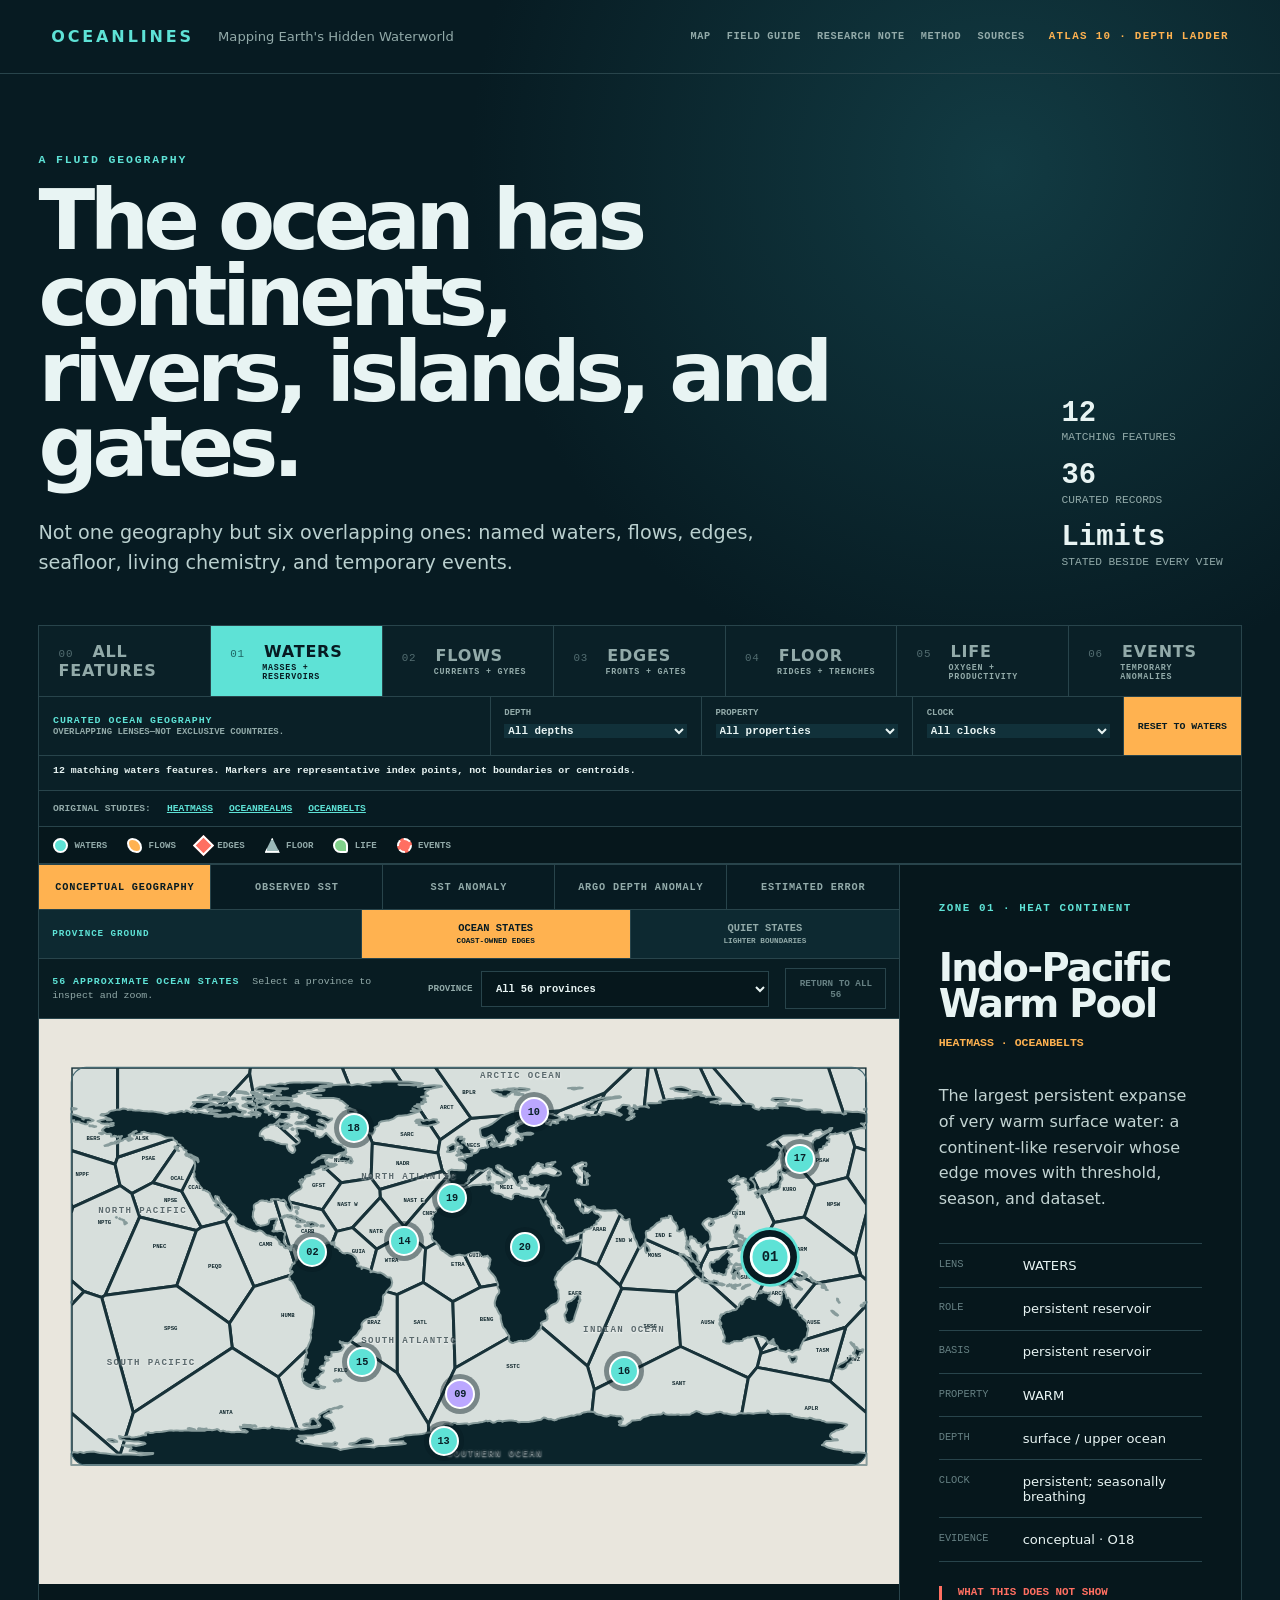
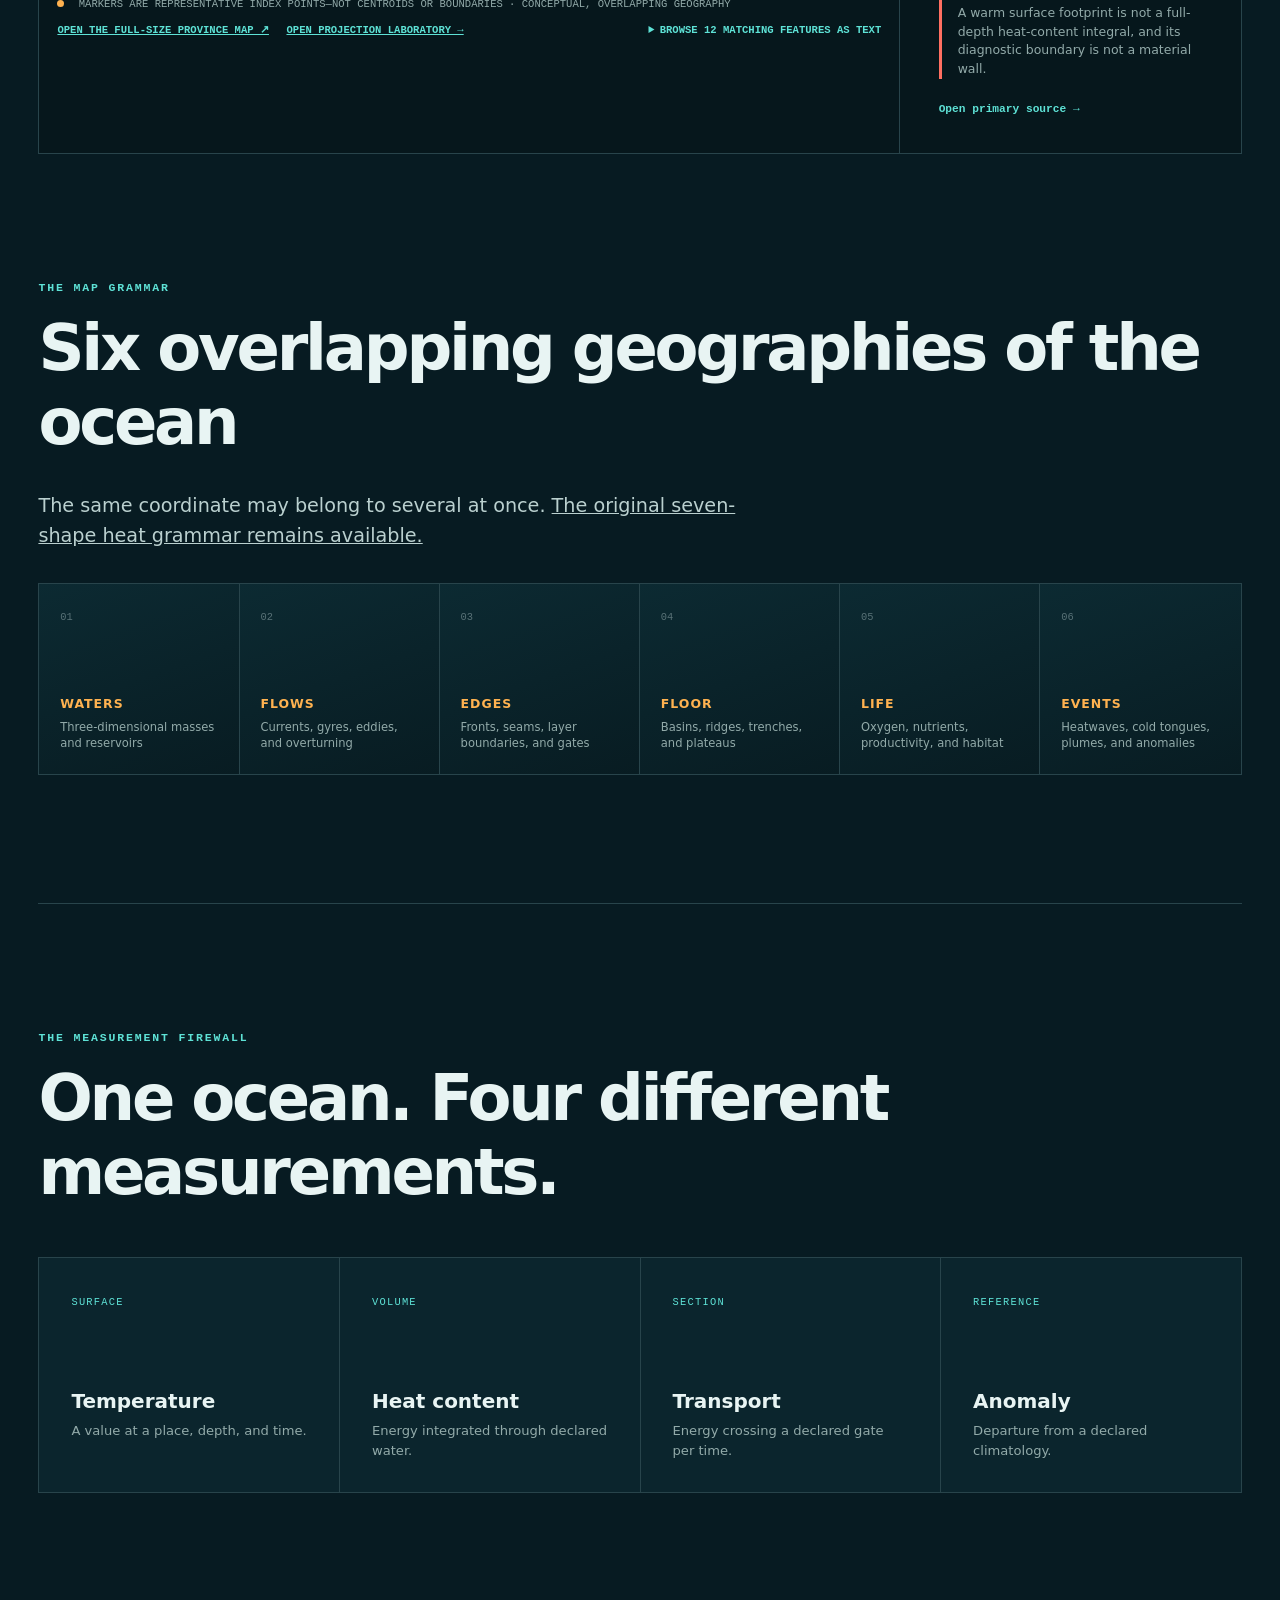
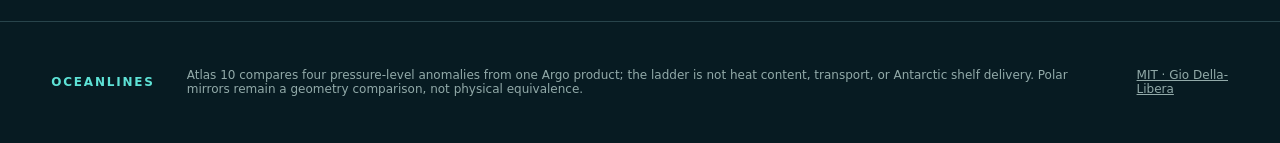
==== commit a72074dd: "Make ocean provinces the interactive atlas ground" ====
--- a/atlas/index.html
+++ b/atlas/index.html
@@ -71,13 +71,19 @@
           <button type="button" data-pressure="1000" aria-pressed="false">1000 dbar <small>deep</small></button>
         </div>
         <div class="conceptual-views" id="conceptual-views" role="group" aria-label="Conceptual map land emphasis">
-          <span>FIGURE / GROUND</span>
-          <button type="button" data-conceptual-view="reference" aria-pressed="true">Land reference <small>continents visible</small></button>
-          <button type="button" data-conceptual-view="water-first" aria-pressed="false">Water first <small>ghost coastlines</small></button>
+          <span>PROVINCE GROUND</span>
+          <button type="button" data-conceptual-view="reference" aria-pressed="true">Ocean states <small>coast-owned edges</small></button>
+          <button type="button" data-conceptual-view="water-first" aria-pressed="false">Quiet states <small>lighter boundaries</small></button>
+        </div>
+        <div class="province-controls" id="province-controls">
+          <p><strong>56 APPROXIMATE OCEAN STATES</strong><span id="province-status" aria-live="polite">Select a province to inspect and zoom.</span></p>
+          <label for="province-select">Province <select id="province-select"><option value="all">All 56 provinces</option></select></label>
+          <button type="button" id="province-reset" disabled>Return to all 56</button>
         </div>
         <div class="map-stage" id="map-stage">
-          <img id="conceptual-map" src="../figures/oceanlines-fluid-geography-interactive.svg"
-            alt="Conceptual world map with selectable index points for overlapping waters, flows, edges, seafloor, living chemistry, and events.">
+          <div class="map-viewport" id="map-viewport">
+          <div id="province-map-host" class="province-map-host"><img id="conceptual-map" src="../figures/oceanlines-province-atlas-interactive.svg"
+            alt="Interactive map of 56 approximate ocean provinces with coast-owned edges."></div>
           <div class="ocean-basin-labels" id="ocean-basin-labels" aria-hidden="true"><span class="np">NORTH PACIFIC</span><span class="sp">SOUTH PACIFIC</span><span class="na">NORTH ATLANTIC</span><span class="sa">SOUTH ATLANTIC</span><span class="io">INDIAN OCEAN</span><span class="so">SOUTHERN OCEAN</span><span class="ao">ARCTIC OCEAN</span></div>
           <canvas id="sst-canvas" width="720" height="360" hidden
             aria-label="NOAA OISST surface field for 1 August 2026, displayed on a two-degree equirectangular grid."
@@ -94,6 +100,7 @@
             <span class="longitude east-90">90°E</span>
           </div>
           <div id="markers" class="markers" aria-label="Selectable ocean zones"></div>
+          </div>
           <div class="observed-stamp" id="observed-stamp" hidden>
             <strong id="observed-title">OBSERVATIONAL · SURFACE</strong>
             <span id="observed-status">NOAA OISST v2.1 · FINAL · 2026-08-01</span>
@@ -105,7 +112,7 @@
         </div>
         <p class="map-note" id="map-note"><span></span> Markers are representative index points—not centroids or boundaries · conceptual, overlapping geography</p>
         <div class="conceptual-actions" id="conceptual-actions">
-          <a id="full-size-conceptual-map" href="../figures/oceanlines-fluid-geography.svg" target="_blank" rel="noopener">Open the full-size map ↗</a>
+          <a id="full-size-conceptual-map" href="../figures/oceanlines-province-atlas-coastal-states.svg" target="_blank" rel="noopener">Open the full-size province map ↗</a>
           <a href="../projections/">Open projection laboratory →</a>
           <details class="zone-directory">
             <summary id="directory-summary">Browse 12 matching features as text</summary>
--- a/atlas/styles.css
+++ b/atlas/styles.css
@@ -72,24 +72,43 @@
 .conceptual-views button small { display: block; margin-top: .3rem; color: inherit; font-size: .48rem; font-weight: 600; }
 .conceptual-views button:hover, .conceptual-views button:focus-visible { color: var(--ink); background: #153a43; }
 .conceptual-views button[aria-pressed="true"] { color: var(--deep); background: var(--warm); }
+.province-controls { display:flex; align-items:center; justify-content:space-between; gap:1rem; min-height:52px; padding:.55rem .8rem; border-bottom:1px solid var(--line); background:#081c22; }
+.province-controls p { margin:0; color:var(--muted); font:.62rem/1.35 ui-monospace,monospace; }
+.province-controls strong { margin-right:.8rem; color:var(--cyan); letter-spacing:.1em; }
+.province-controls label { display:flex; align-items:center; gap:.55rem; margin-left:auto; color:var(--muted); font:800 .58rem ui-monospace,monospace; text-transform:uppercase; }
+.province-controls select { min-height:36px; max-width:18rem; padding:.45rem 2rem .45rem .6rem; border:1px solid var(--line); color:var(--ink); background:#06171c; font:700 .65rem ui-monospace,monospace; }
+.province-controls button { min-height:36px; padding:.55rem .75rem; border:1px solid var(--warm); color:var(--deep); background:var(--warm); cursor:pointer; font:800 .58rem ui-monospace,monospace; text-transform:uppercase; }
+.province-controls button:disabled { border-color:var(--line); color:#668083; background:transparent; cursor:default; }
+.province-controls button:focus-visible { outline:3px solid var(--cyan); outline-offset:2px; }
 .map-stage { position: relative; overflow: hidden; aspect-ratio: 1600 / 1050; background: #e9e6dd; }
-.map-stage > img { display: block; width: 100%; height: 100%; } .markers { position: absolute; inset: 0; }
-.ocean-basin-labels { position: absolute; inset: 0; pointer-events: none; color: rgb(7 27 34 / .62); font: 900 .57rem/1 ui-monospace, monospace; letter-spacing: .15em; text-shadow: 0 1px 2px rgb(255 255 255 / .8); }
+.map-viewport { position:absolute; inset:0; transform-origin:0 0; transition:transform .45s cubic-bezier(.2,.75,.25,1); }
+.province-map-host { position:absolute; inset:0; z-index:1; }
+.province-map-host > img,.province-map-host > svg { display:block; width:100%; height:100%; }
+.province-map-host .province { cursor:zoom-in; }
+.province-map-host.quiet .province path { fill:#bfcac7 !important; stroke:#5c7478 !important; stroke-width:2 !important; }
+.province-map-host.quiet .province-labels { opacity:.48; }
+.province-map-host.observed-overlay { pointer-events:none; z-index:4; }
+.province-map-host.observed-overlay .map-field { fill:transparent !important; }
+.province-map-host.observed-overlay .province path { fill:transparent !important; stroke:rgb(7 27 34 / .62) !important; stroke-width:2 !important; }
+.province-map-host.observed-overlay .province-labels { display:none; }
+.province-map-host.observed-overlay .land-outline { stroke:rgb(255 255 255 / .38) !important; }
+.markers { position: absolute; inset: 0; z-index:5; }
+.ocean-basin-labels { position: absolute; inset: 0; z-index:3; pointer-events: none; color: rgb(7 27 34 / .62); font: 900 .57rem/1 ui-monospace, monospace; letter-spacing: .15em; text-shadow: 0 1px 2px rgb(255 255 255 / .8); }
 .ocean-basin-labels span { position: absolute; translate: -50% -50%; }
 .ocean-basin-labels .np { left: 12%; top: 34%; } .ocean-basin-labels .sp { left: 13%; top: 61%; }
 .ocean-basin-labels .na { left: 43%; top: 28%; } .ocean-basin-labels .sa { left: 43%; top: 57%; }
 .ocean-basin-labels .io { left: 68%; top: 55%; } .ocean-basin-labels .so { left: 53%; top: 77%; } .ocean-basin-labels .ao { left: 56%; top: 10%; }
-.map-stage.observed { aspect-ratio: 2 / 1; background: #c8bda5; }
-#sst-canvas { display: block; width: 100%; height: 100%; cursor: crosshair; image-rendering: pixelated; }
-.map-reference-labels { position: absolute; inset: 0; pointer-events: none; color: #071b22; font: 900 .56rem/1 ui-monospace, monospace; letter-spacing: .08em; text-shadow: 0 1px 2px rgb(255 255 255 / .9); }
+.map-stage.observed { background: #06171c; }
+#sst-canvas { position:absolute; left:3.75%; top:8.5714%; z-index:2; display:block; width:92.5%; height:70.4762%; cursor:crosshair; image-rendering:pixelated; }
+.map-reference-labels { position: absolute; inset: 0; z-index:6; pointer-events: none; color: #071b22; font: 900 .56rem/1 ui-monospace, monospace; letter-spacing: .08em; text-shadow: 0 1px 2px rgb(255 255 255 / .9); }
 .map-reference-labels span { position: absolute; translate: -50% -50%; }
 .map-reference-labels .basin { padding: .28rem .4rem; background: rgb(239 242 226 / .68); }
 .map-reference-labels .pacific { left: 17%; top: 51%; } .map-reference-labels .atlantic { left: 51%; top: 46%; } .map-reference-labels .indian { left: 69%; top: 55%; }
 .map-reference-labels .latitude { left: 1.5rem; translate: 0 -50%; }
-.map-reference-labels .north-30 { top: 33.333%; } .map-reference-labels .equator { top: 50%; } .map-reference-labels .south-30 { top: 66.667%; }
-.map-reference-labels .longitude { bottom: .55rem; translate: -50% 0; }
-.map-reference-labels .west-90 { left: 25%; } .map-reference-labels .prime { left: 50%; } .map-reference-labels .east-90 { left: 75%; }
-.observed-stamp { position: absolute; top: 18px; left: 18px; padding: 10px 13px; color: var(--deep); background: rgb(239 242 226 / .9); box-shadow: 0 5px 20px rgb(0 0 0 / .2); }
+.map-reference-labels .north-30 { top: 32.06%; } .map-reference-labels .equator { top: 43.81%; } .map-reference-labels .south-30 { top: 55.56%; }
+.map-reference-labels .longitude { bottom: 20.95%; translate: -50% 0; }
+.map-reference-labels .west-90 { left: 26.875%; } .map-reference-labels .prime { left: 50%; } .map-reference-labels .east-90 { left: 73.125%; }
+.observed-stamp { position: absolute; z-index:8; top: 18px; left: 18px; padding: 10px 13px; color: var(--deep); background: rgb(239 242 226 / .9); box-shadow: 0 5px 20px rgb(0 0 0 / .2); }
 .observed-stamp strong, .observed-stamp span { display: block; }
 .observed-stamp strong { font: 900 .66rem/1 ui-monospace, monospace; letter-spacing: .08em; }
 .observed-stamp span { margin-top: 5px; font: .56rem/1 ui-monospace, monospace; }
@@ -98,8 +117,8 @@
 .temperature-ticks { display: flex; justify-content: space-between; }
 .temperature-key.anomaly i { background: linear-gradient(90deg, #233b83, #3d77b8, #9bcbe1, #eee9d8, #f1bb78, #cf5b47, #7c2345); }
 .temperature-key.error i { background: linear-gradient(90deg, #f4f1de, #b8d8ba, #6eb6a7, #dfb35c, #b84c4c, #632c55); }
-.marker { position: absolute; width: 30px; height: 30px; translate: -50% -50%; border: 2px solid #fff; border-radius: 50%; color: #092027; background: var(--cyan); box-shadow: 0 0 0 5px rgb(7 27 34 / .45); cursor: pointer; font: 900 .64rem/1 ui-monospace, monospace; transition: scale .18s, opacity .18s, filter .18s; }
-.marker:hover, .marker:focus-visible, .marker.selected { scale: 1.35; z-index: 2; outline: 0; box-shadow: 0 0 0 5px #071b22, 0 0 0 7px var(--cyan); }
+.marker { position: absolute; width: 30px; height: 30px; translate: -50% -50%; scale:var(--marker-counter-scale,1); border: 2px solid #fff; border-radius: 50%; color: #092027; background: var(--cyan); box-shadow: 0 0 0 5px rgb(7 27 34 / .45); cursor: pointer; font: 900 .64rem/1 ui-monospace, monospace; transition: scale .18s, opacity .18s, filter .18s; }
+.marker:hover, .marker:focus-visible, .marker.selected { scale:calc(var(--marker-counter-scale,1) * 1.35); z-index: 2; outline: 0; box-shadow: 0 0 0 5px #071b22, 0 0 0 7px var(--cyan); }
 .marker[data-kind="transient"] { background: var(--coral); } .marker[data-kind="buried"] { background: var(--violet); }
 .marker[data-kind="pathway"], .marker[data-kind="gate"] { background: var(--warm); }
 .marker[data-lens="flows"] { border-radius: 35% 65% 35% 65%; background: var(--warm); }
@@ -236,10 +255,11 @@
   .map-modes { grid-template-columns: 1fr 1fr; }
   .argo-depths { grid-template-columns: 1fr 1fr; } .argo-depths > span { grid-column: 1 / -1; min-height: 34px; } .argo-depths button:nth-of-type(2) { border-right: 0; }
   .conceptual-views { grid-template-columns: 1fr 1fr; } .conceptual-views > span { grid-column: 1 / -1; min-height: 34px; }
+  .province-controls { align-items:stretch; flex-direction:column; } .province-controls label { margin-left:0; } .province-controls select { flex:1; max-width:none; }
   .probe-controls { grid-template-columns: 1fr 1fr; } .probe-controls button { grid-column: 1 / -1; }
   .ring-heading { grid-template-columns: 1fr; } .ring-form { align-items: end; }
   .ring-strips figure { grid-template-columns: 1fr; gap: .3rem; }
   .polar-mirrors { grid-template-columns: 1fr; }
   .conceptual-actions { flex-direction: column; } .zone-directory { width: 100%; } .zone-directory summary { text-align: left; }
 }
-@media (prefers-reduced-motion: reduce) { html { scroll-behavior: auto; } .marker { transition: none; } }
+@media (prefers-reduced-motion: reduce) { html { scroll-behavior: auto; } .marker,.map-viewport { transition: none; } }
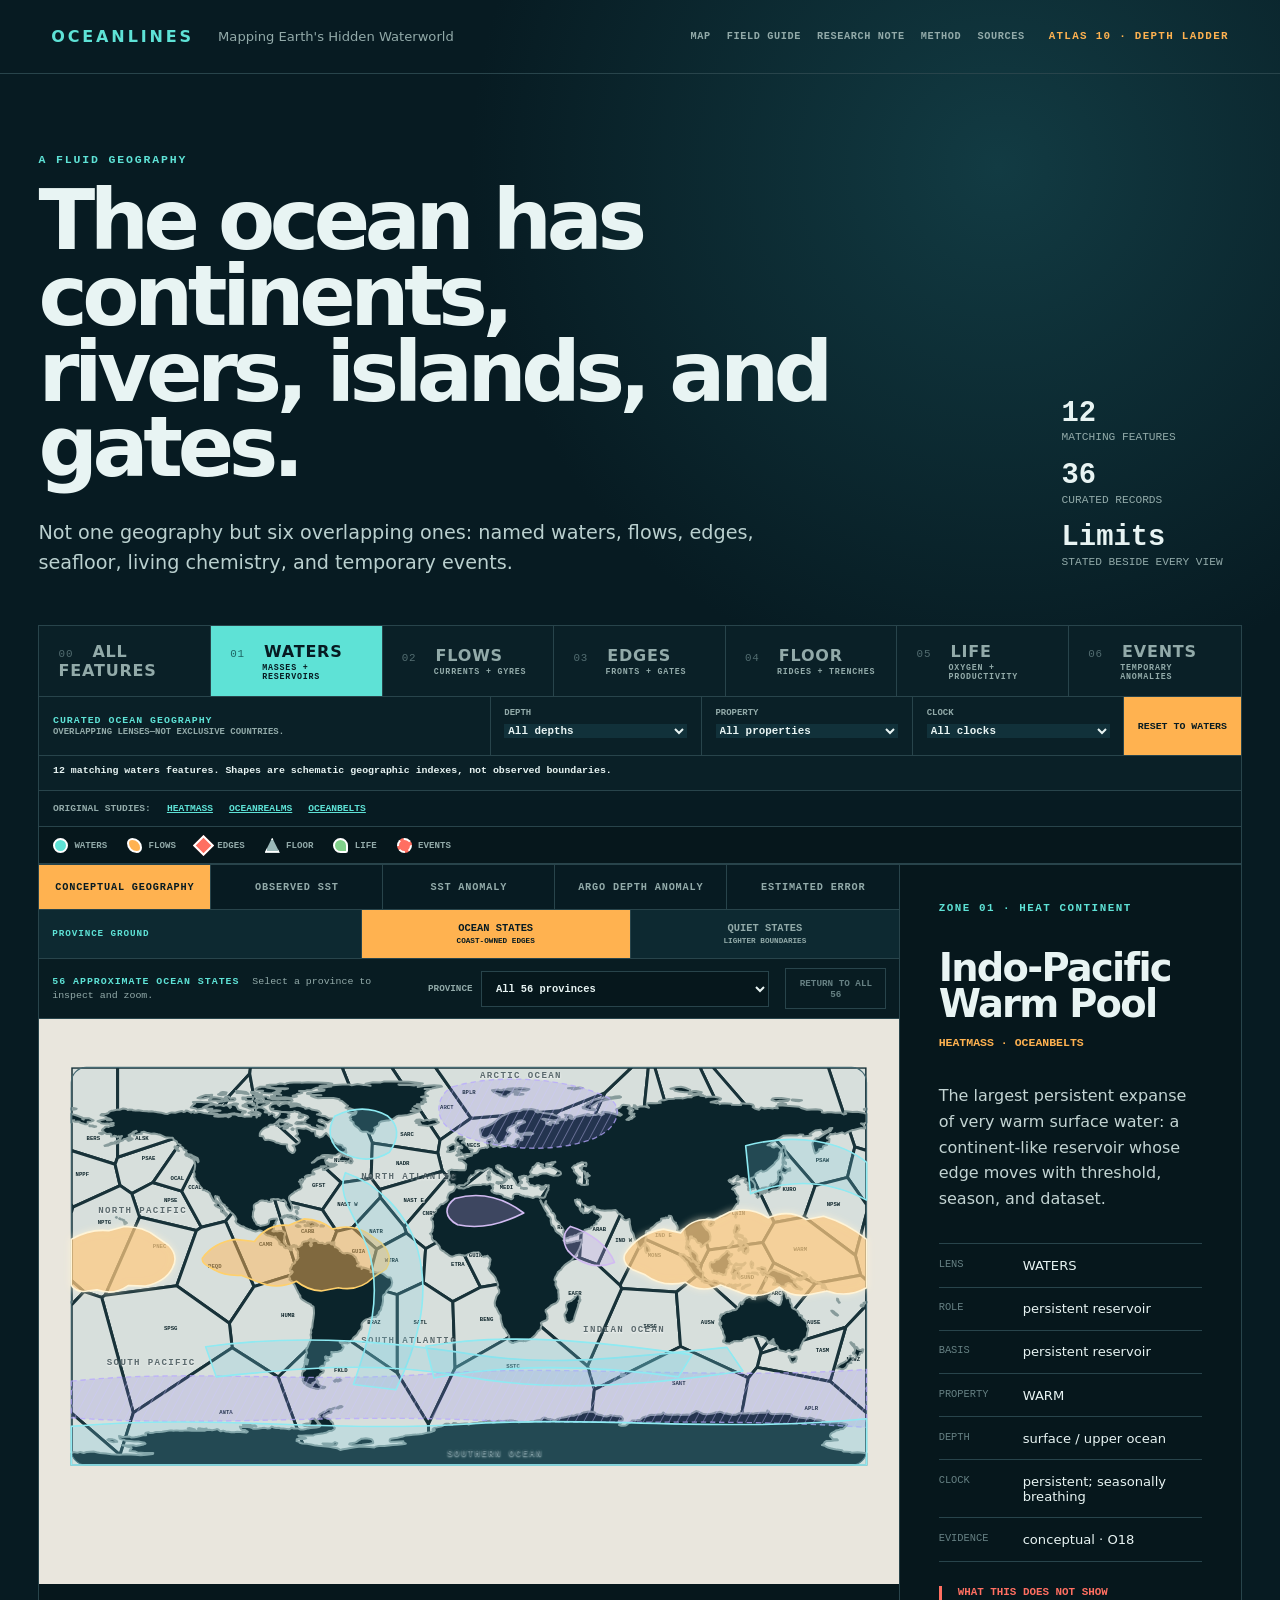
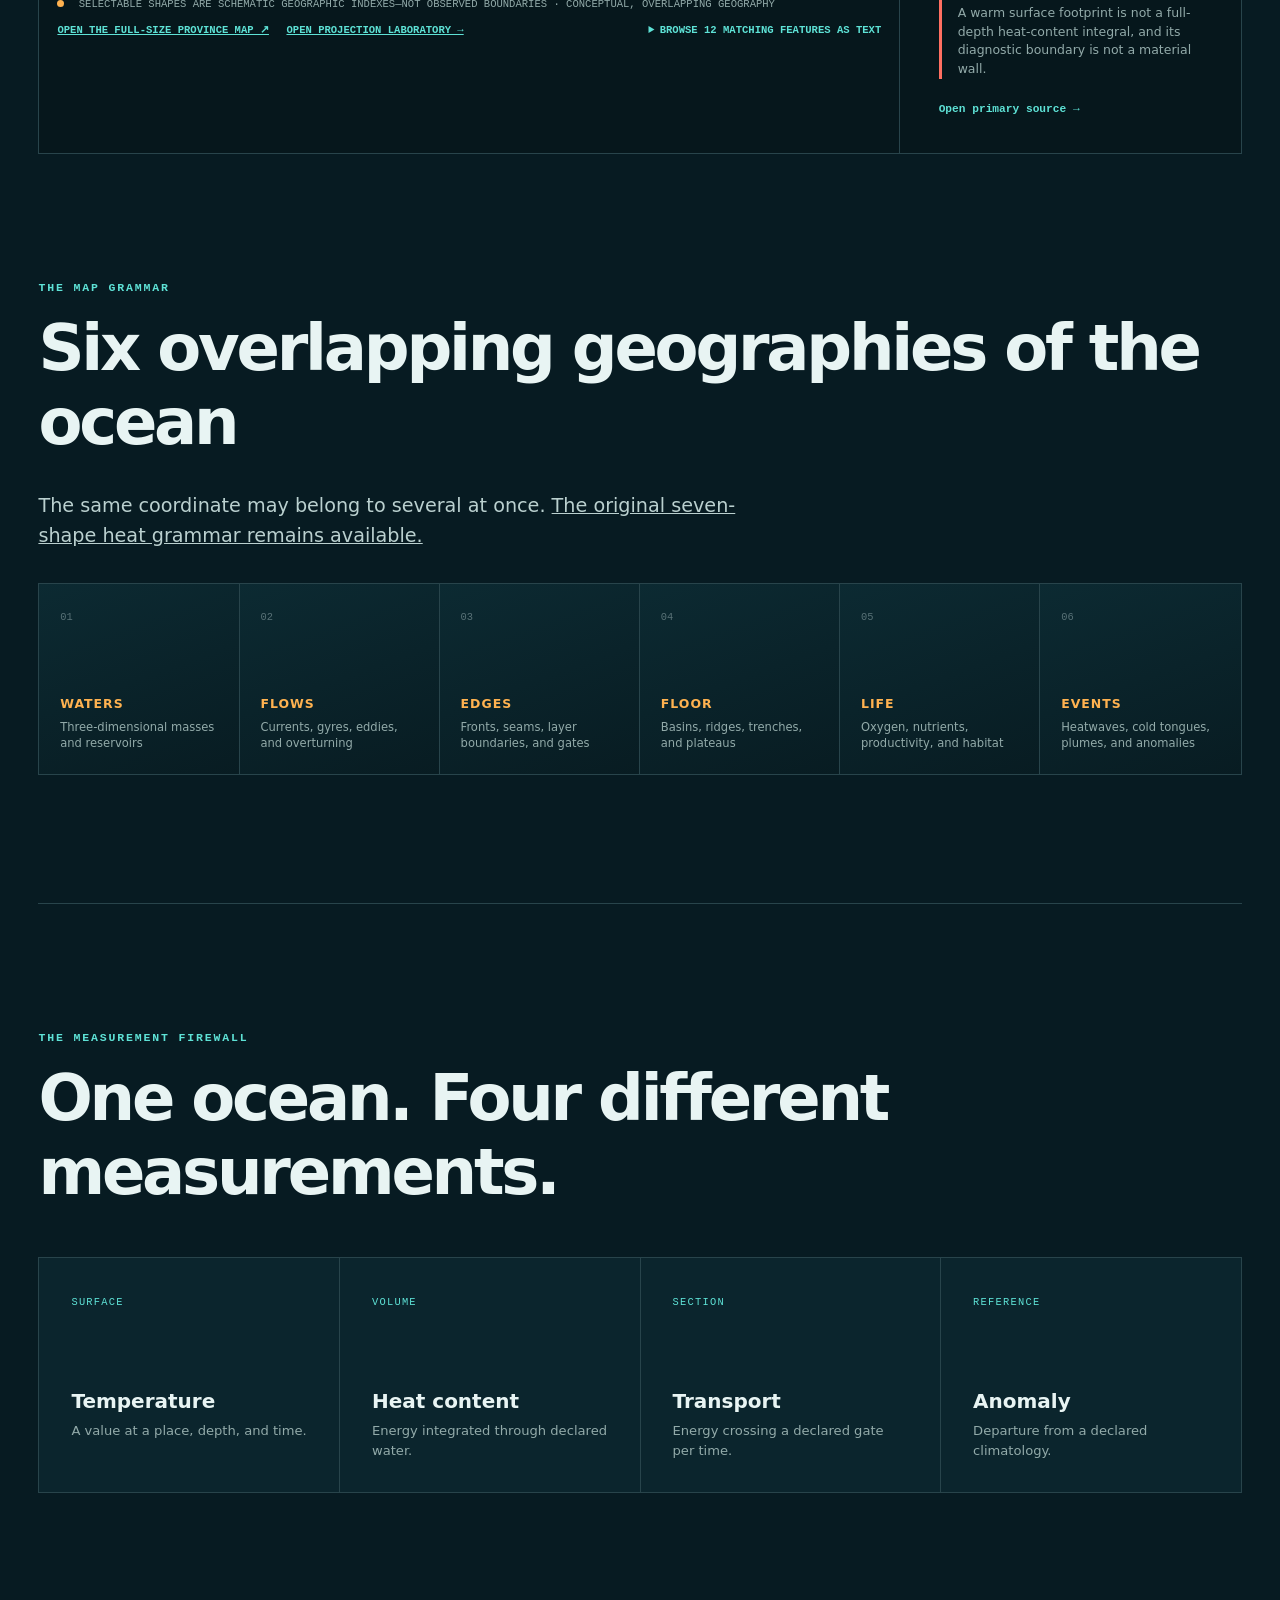
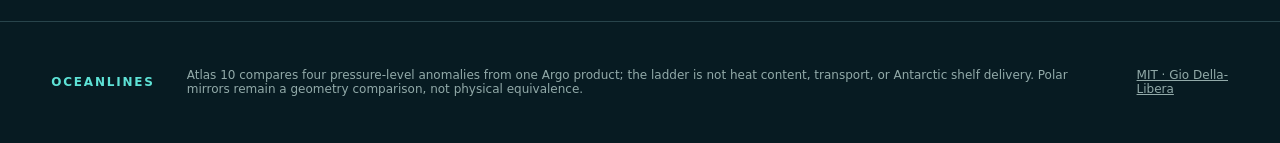
==== commit 96c2b917: "Replace numbered markers with geographic shapes" ====
--- a/atlas/index.html
+++ b/atlas/index.html
@@ -53,7 +53,7 @@
       <output id="filter-status" aria-live="polite">12 matching water features.</output>
     </form>
     <nav class="legacy-studies" aria-label="Original OCEANLINES studies">Original studies: <a href="../HEATMASS.md">HEATMASS</a><a href="../OCEANREALMS.md">OCEANREALMS</a><a href="../OCEANBELTS.md">OCEANBELTS</a></nav>
-    <div class="marker-legend" aria-label="Marker shape legend"><span data-lens="waters">WATERS</span><span data-lens="flows">FLOWS</span><span data-lens="edges">EDGES</span><span data-lens="floor">FLOOR</span><span data-lens="life">LIFE</span><span data-lens="events">EVENTS</span></div>
+    <div class="feature-legend" aria-label="Geographic feature legend"><span data-lens="waters">WATERS</span><span data-lens="flows">FLOWS</span><span data-lens="edges">EDGES</span><span data-lens="floor">FLOOR</span><span data-lens="life">LIFE</span><span data-lens="events">EVENTS</span></div>
     <section class="atlas-shell" aria-label="Interactive ocean heat atlas">
       <div class="map-panel">
         <div class="map-modes" role="group" aria-label="Map evidence mode">
@@ -84,6 +84,8 @@
           <div class="map-viewport" id="map-viewport">
           <div id="province-map-host" class="province-map-host"><img id="conceptual-map" src="../figures/oceanlines-province-atlas-interactive.svg"
             alt="Interactive map of 56 approximate ocean provinces with coast-owned edges."></div>
+          <div id="feature-shape-host" class="feature-shape-host"><img src="../figures/oceanlines-atlas-feature-shapes.svg"
+            alt="Schematic geographic shapes for 36 selectable waters, flows, edges, seafloor features, living systems, and events."></div>
           <div class="ocean-basin-labels" id="ocean-basin-labels" aria-hidden="true"><span class="np">NORTH PACIFIC</span><span class="sp">SOUTH PACIFIC</span><span class="na">NORTH ATLANTIC</span><span class="sa">SOUTH ATLANTIC</span><span class="io">INDIAN OCEAN</span><span class="so">SOUTHERN OCEAN</span><span class="ao">ARCTIC OCEAN</span></div>
           <canvas id="sst-canvas" width="720" height="360" hidden
             aria-label="NOAA OISST surface field for 1 August 2026, displayed on a two-degree equirectangular grid."
@@ -99,7 +101,6 @@
             <span class="longitude prime">0°</span>
             <span class="longitude east-90">90°E</span>
           </div>
-          <div id="markers" class="markers" aria-label="Selectable ocean zones"></div>
           </div>
           <div class="observed-stamp" id="observed-stamp" hidden>
             <strong id="observed-title">OBSERVATIONAL · SURFACE</strong>
@@ -110,7 +111,7 @@
           <i></i>
           <div class="temperature-ticks"><span id="scale-min">−2°C</span><span id="scale-mid">15°C</span><span id="scale-max">32°C</span></div>
         </div>
-        <p class="map-note" id="map-note"><span></span> Markers are representative index points—not centroids or boundaries · conceptual, overlapping geography</p>
+        <p class="map-note" id="map-note"><span></span> Selectable shapes are schematic geographic indexes—not observed boundaries · conceptual, overlapping geography</p>
         <div class="conceptual-actions" id="conceptual-actions">
           <a id="full-size-conceptual-map" href="../figures/oceanlines-province-atlas-coastal-states.svg" target="_blank" rel="noopener">Open the full-size province map ↗</a>
           <a href="../projections/">Open projection laboratory →</a>
@@ -216,7 +217,7 @@
       <aside class="zone-panel" id="zone-panel" aria-live="polite">
         <p class="zone-index" id="zone-index">SELECT A LINE</p>
         <h2 id="zone-name">Read the moving map</h2>
-        <p class="zone-kind" id="zone-kind">Start with any numbered marker.</p>
+        <p class="zone-kind" id="zone-kind">Start with any geographic feature shape.</p>
         <p class="zone-summary" id="zone-summary">Each feature is classified by lens, role, depth,
           persistence, and evidence—not by color alone.</p>
         <dl class="zone-facts">
--- a/atlas/styles.css
+++ b/atlas/styles.css
@@ -39,14 +39,14 @@
 .geography-filters output { grid-column: 1 / -1; min-height: 34px; padding: .55rem .85rem; color: var(--ink); font: 650 .62rem/1.3 ui-monospace, monospace; }
 .legacy-studies { display: flex; gap: 1rem; padding: .7rem .85rem; border: 1px solid var(--line); border-top: 0; color: var(--muted); font: 700 .6rem/1.3 ui-monospace, monospace; text-transform: uppercase; }
 .legacy-studies a { color: var(--cyan); }
-.marker-legend { display: flex; gap: 1.25rem; padding: .65rem .85rem; border: 1px solid var(--line); border-top: 0; color: var(--muted); background: #06171c; font: 700 .57rem/1 ui-monospace, monospace; }
-.marker-legend span { display: flex; align-items: center; gap: .4rem; }
-.marker-legend span::before { width: 11px; height: 11px; border: 2px solid #fff; border-radius: 50%; background: var(--cyan); content: ""; }
-.marker-legend span[data-lens="flows"]::before { border-radius: 35% 65%; background: var(--warm); }
-.marker-legend span[data-lens="edges"]::before { border-radius: 0; rotate: 45deg; background: var(--coral); }
-.marker-legend span[data-lens="floor"]::before { border-radius: 0; clip-path: polygon(50% 0,100% 100%,0 100%); background: #9ab8b8; }
-.marker-legend span[data-lens="life"]::before { border-radius: 50% 50% 15% 50%; background: #80d18a; }
-.marker-legend span[data-lens="events"]::before { border-style: dashed; background: var(--coral); }
+.feature-legend { display: flex; gap: 1.25rem; padding: .65rem .85rem; border: 1px solid var(--line); border-top: 0; color: var(--muted); background: #06171c; font: 700 .57rem/1 ui-monospace, monospace; }
+.feature-legend span { display: flex; align-items: center; gap: .4rem; }
+.feature-legend span::before { width: 11px; height: 11px; border: 2px solid #fff; border-radius: 50%; background: var(--cyan); content: ""; }
+.feature-legend span[data-lens="flows"]::before { border-radius: 35% 65%; background: var(--warm); }
+.feature-legend span[data-lens="edges"]::before { border-radius: 0; rotate: 45deg; background: var(--coral); }
+.feature-legend span[data-lens="floor"]::before { border-radius: 0; clip-path: polygon(50% 0,100% 100%,0 100%); background: #9ab8b8; }
+.feature-legend span[data-lens="life"]::before { border-radius: 50% 50% 15% 50%; background: #80d18a; }
+.feature-legend span[data-lens="events"]::before { border-style: dashed; background: var(--coral); }
 .atlas-shell { display: grid; grid-template-columns: minmax(0, 2.15fr) minmax(310px, .85fr); border: 1px solid var(--line); background: #06171c; }
 .map-panel { min-width: 0; border-right: 1px solid var(--line); }
 .map-modes { display: grid; grid-template-columns: repeat(5, 1fr); border-bottom: 1px solid var(--line); background: #071b22; }
@@ -92,7 +92,9 @@
 .province-map-host.observed-overlay .province path { fill:transparent !important; stroke:rgb(7 27 34 / .62) !important; stroke-width:2 !important; }
 .province-map-host.observed-overlay .province-labels { display:none; }
 .province-map-host.observed-overlay .land-outline { stroke:rgb(255 255 255 / .38) !important; }
-.markers { position: absolute; inset: 0; z-index:5; }
+.feature-shape-host { position:absolute; inset:0; z-index:5; }
+.feature-shape-host > img,.feature-shape-host > svg { display:block; width:100%; height:100%; }
+.feature-shape-host[hidden] { display:none; }
 .ocean-basin-labels { position: absolute; inset: 0; z-index:3; pointer-events: none; color: rgb(7 27 34 / .62); font: 900 .57rem/1 ui-monospace, monospace; letter-spacing: .15em; text-shadow: 0 1px 2px rgb(255 255 255 / .8); }
 .ocean-basin-labels span { position: absolute; translate: -50% -50%; }
 .ocean-basin-labels .np { left: 12%; top: 34%; } .ocean-basin-labels .sp { left: 13%; top: 61%; }
@@ -117,17 +119,7 @@
 .temperature-ticks { display: flex; justify-content: space-between; }
 .temperature-key.anomaly i { background: linear-gradient(90deg, #233b83, #3d77b8, #9bcbe1, #eee9d8, #f1bb78, #cf5b47, #7c2345); }
 .temperature-key.error i { background: linear-gradient(90deg, #f4f1de, #b8d8ba, #6eb6a7, #dfb35c, #b84c4c, #632c55); }
-.marker { position: absolute; width: 30px; height: 30px; translate: -50% -50%; scale:var(--marker-counter-scale,1); border: 2px solid #fff; border-radius: 50%; color: #092027; background: var(--cyan); box-shadow: 0 0 0 5px rgb(7 27 34 / .45); cursor: pointer; font: 900 .64rem/1 ui-monospace, monospace; transition: scale .18s, opacity .18s, filter .18s; }
-.marker:hover, .marker:focus-visible, .marker.selected { scale:calc(var(--marker-counter-scale,1) * 1.35); z-index: 2; outline: 0; box-shadow: 0 0 0 5px #071b22, 0 0 0 7px var(--cyan); }
-.marker[data-kind="transient"] { background: var(--coral); } .marker[data-kind="buried"] { background: var(--violet); }
-.marker[data-kind="pathway"], .marker[data-kind="gate"] { background: var(--warm); }
-.marker[data-lens="flows"] { border-radius: 35% 65% 35% 65%; background: var(--warm); }
-.marker[data-lens="edges"] { border-radius: 0; rotate: 45deg; background: var(--coral); }
-.marker[data-lens="floor"] { border-radius: 0; clip-path: polygon(50% 0,100% 100%,0 100%); background: #9ab8b8; }
-.marker[data-lens="life"] { border-radius: 50% 50% 15% 50%; background: #80d18a; }
-.marker[data-lens="events"] { border-style: dashed; background: var(--coral); }
-.marker.filtered { display: none; }
-.markers[hidden], #conceptual-map[hidden], #sst-canvas[hidden], .observed-stamp[hidden], .temperature-key[hidden] { display: none; }
+#conceptual-map[hidden], #sst-canvas[hidden], .observed-stamp[hidden], .temperature-key[hidden] { display: none; }
 .map-note { margin: 0; padding: 13px 18px; color: var(--muted); font: .66rem/1.4 ui-monospace, monospace; text-transform: uppercase; }
 .map-note span { display: inline-block; width: 7px; height: 7px; margin-right: 8px; border-radius: 50%; background: var(--warm); }
 .conceptual-actions { display: flex; align-items: flex-start; justify-content: space-between; gap: 1rem; padding: 0 18px 18px; }
@@ -249,8 +241,8 @@
   .lenses { grid-template-columns: 1fr 1fr; }
   .geography-filters { grid-template-columns: 1fr; } .geography-filters p, .geography-filters output { grid-column: auto; }
   .readout { min-width: 0; grid-template-columns: 1fr 1fr; } .readout span:last-child { grid-column: 1 / -1; }
-  .legacy-studies, .marker-legend { flex-wrap: wrap; }
-  .marker { width: 25px; height: 25px; } .grammar, .firewall { padding: 5rem 0; }
+  .legacy-studies, .feature-legend { flex-wrap: wrap; }
+  .grammar, .firewall { padding: 5rem 0; }
   .firewall-grid { grid-template-columns: 1fr 1fr; } footer { align-items: flex-start; flex-direction: column; } footer a { margin-left: 0; }
   .map-modes { grid-template-columns: 1fr 1fr; }
   .argo-depths { grid-template-columns: 1fr 1fr; } .argo-depths > span { grid-column: 1 / -1; min-height: 34px; } .argo-depths button:nth-of-type(2) { border-right: 0; }
@@ -262,4 +254,4 @@
   .polar-mirrors { grid-template-columns: 1fr; }
   .conceptual-actions { flex-direction: column; } .zone-directory { width: 100%; } .zone-directory summary { text-align: left; }
 }
-@media (prefers-reduced-motion: reduce) { html { scroll-behavior: auto; } .marker,.map-viewport { transition: none; } }
+@media (prefers-reduced-motion: reduce) { html { scroll-behavior: auto; } .map-viewport { transition: none; } }
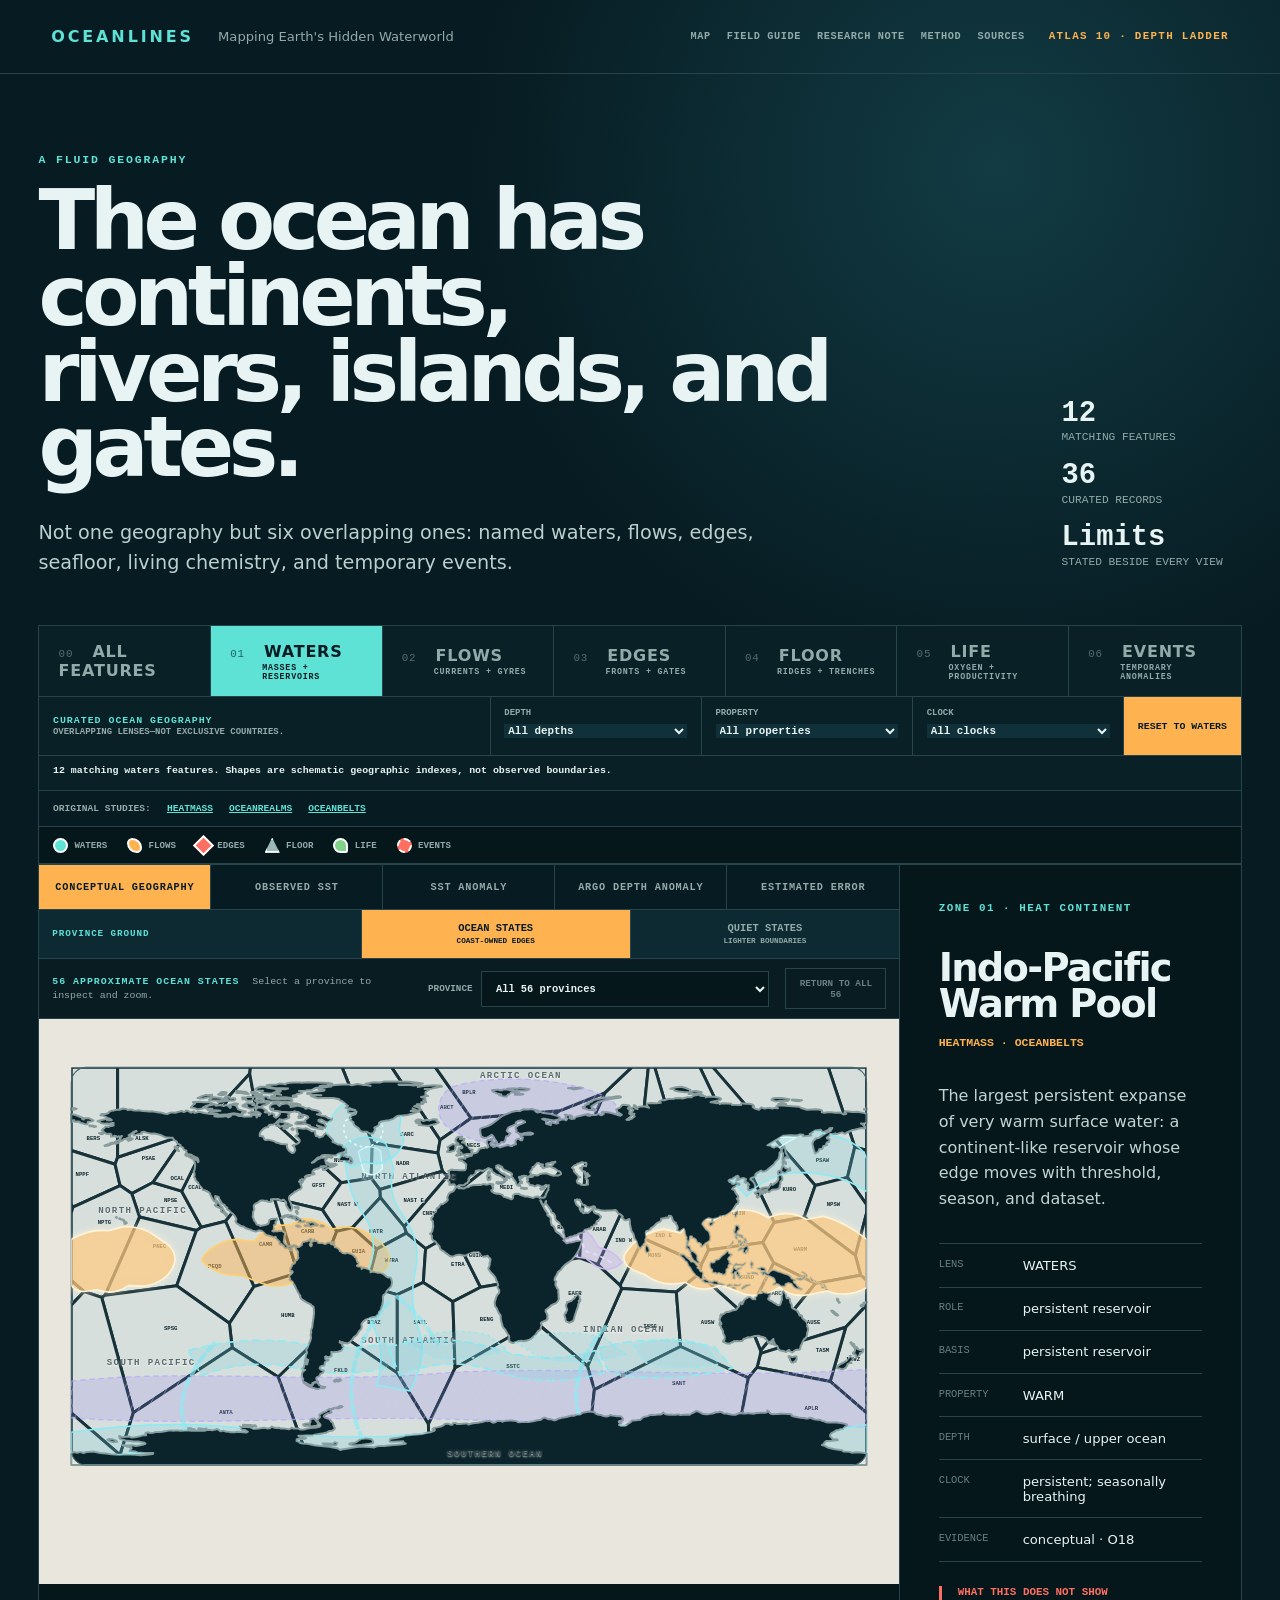
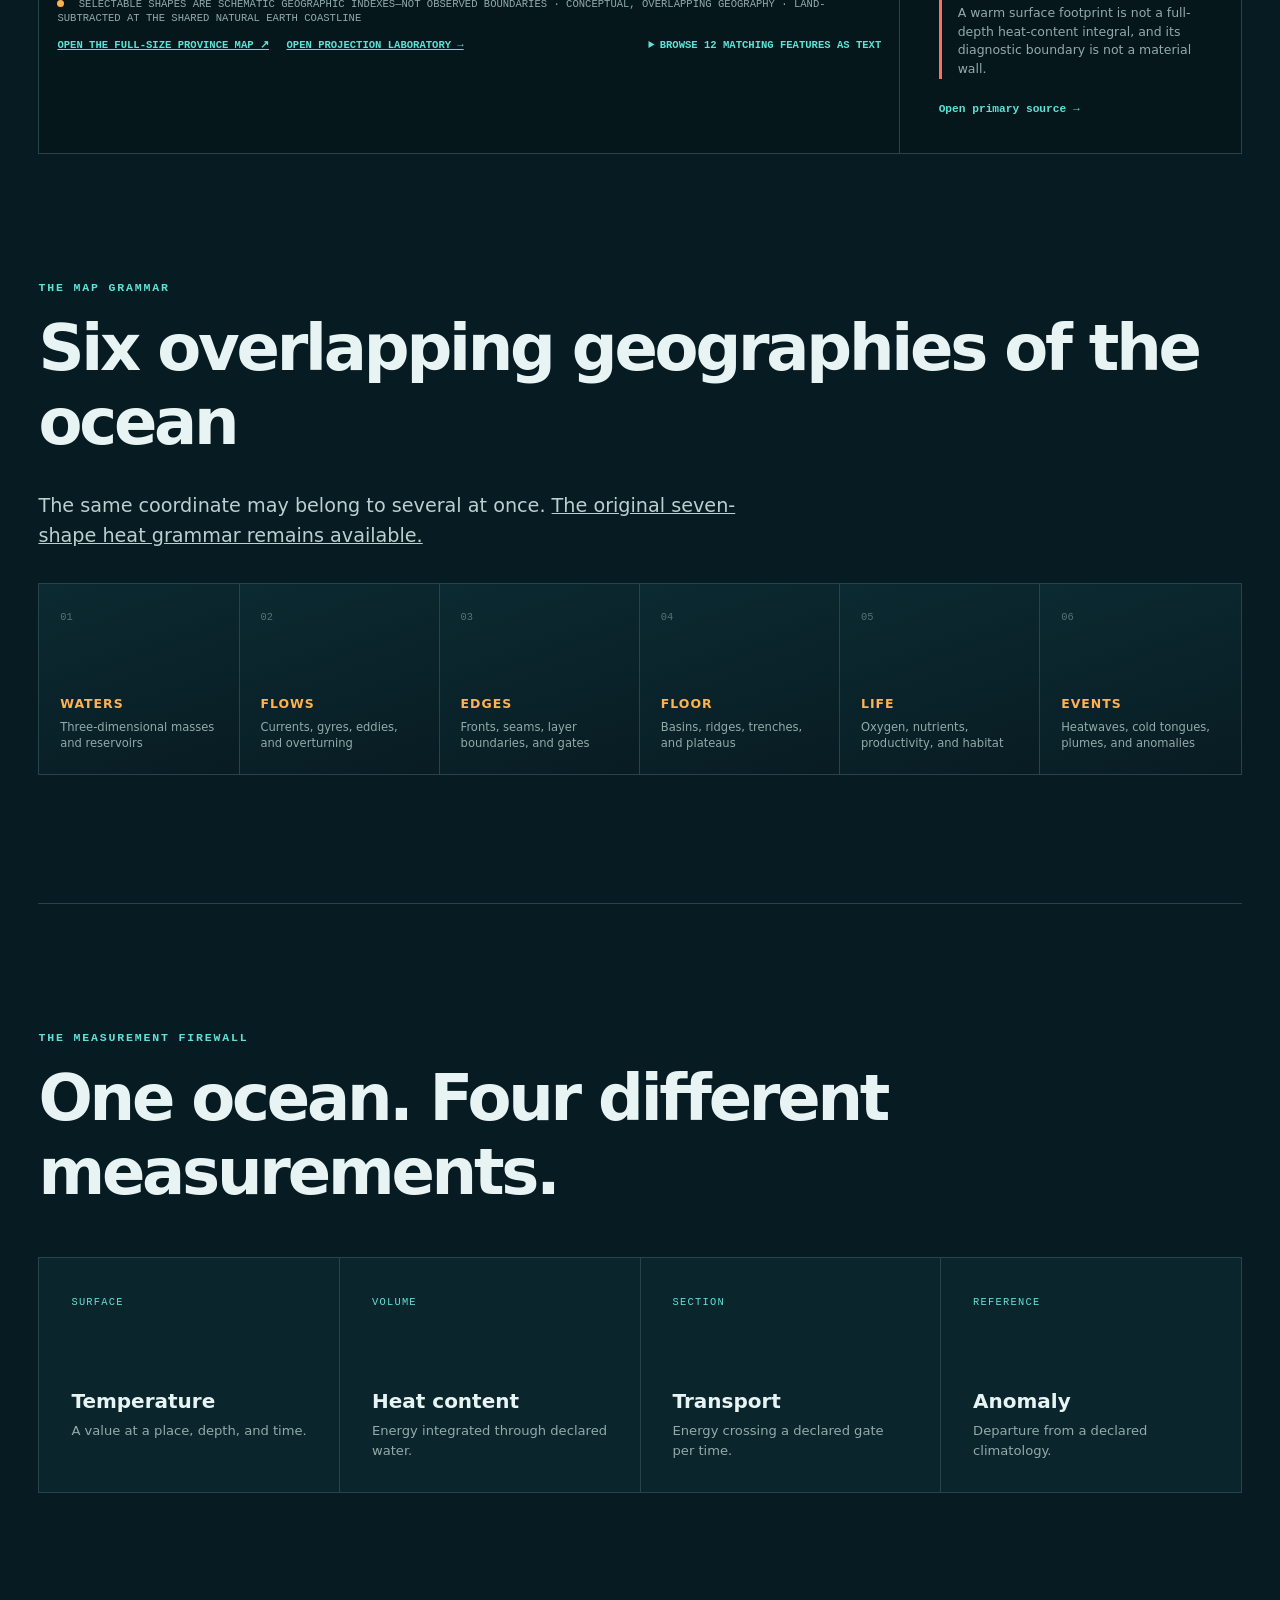
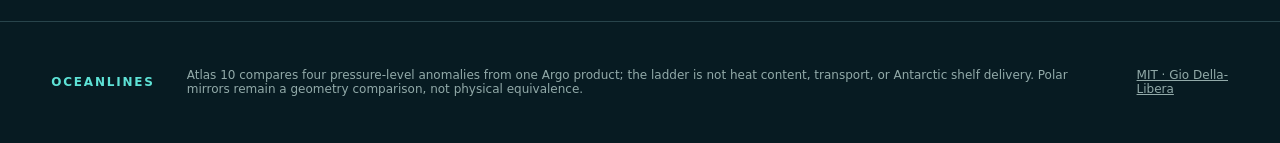
==== commit 9276891b: "Subtract land from atlas feature shapes" ====
--- a/atlas/index.html
+++ b/atlas/index.html
@@ -111,7 +111,7 @@
           <i></i>
           <div class="temperature-ticks"><span id="scale-min">−2°C</span><span id="scale-mid">15°C</span><span id="scale-max">32°C</span></div>
         </div>
-        <p class="map-note" id="map-note"><span></span> Selectable shapes are schematic geographic indexes—not observed boundaries · conceptual, overlapping geography</p>
+        <p class="map-note" id="map-note"><span></span> Selectable shapes are schematic geographic indexes—not observed boundaries · conceptual, overlapping geography · land-subtracted at the shared Natural Earth coastline</p>
         <div class="conceptual-actions" id="conceptual-actions">
           <a id="full-size-conceptual-map" href="../figures/oceanlines-province-atlas-coastal-states.svg" target="_blank" rel="noopener">Open the full-size province map ↗</a>
           <a href="../projections/">Open projection laboratory →</a>
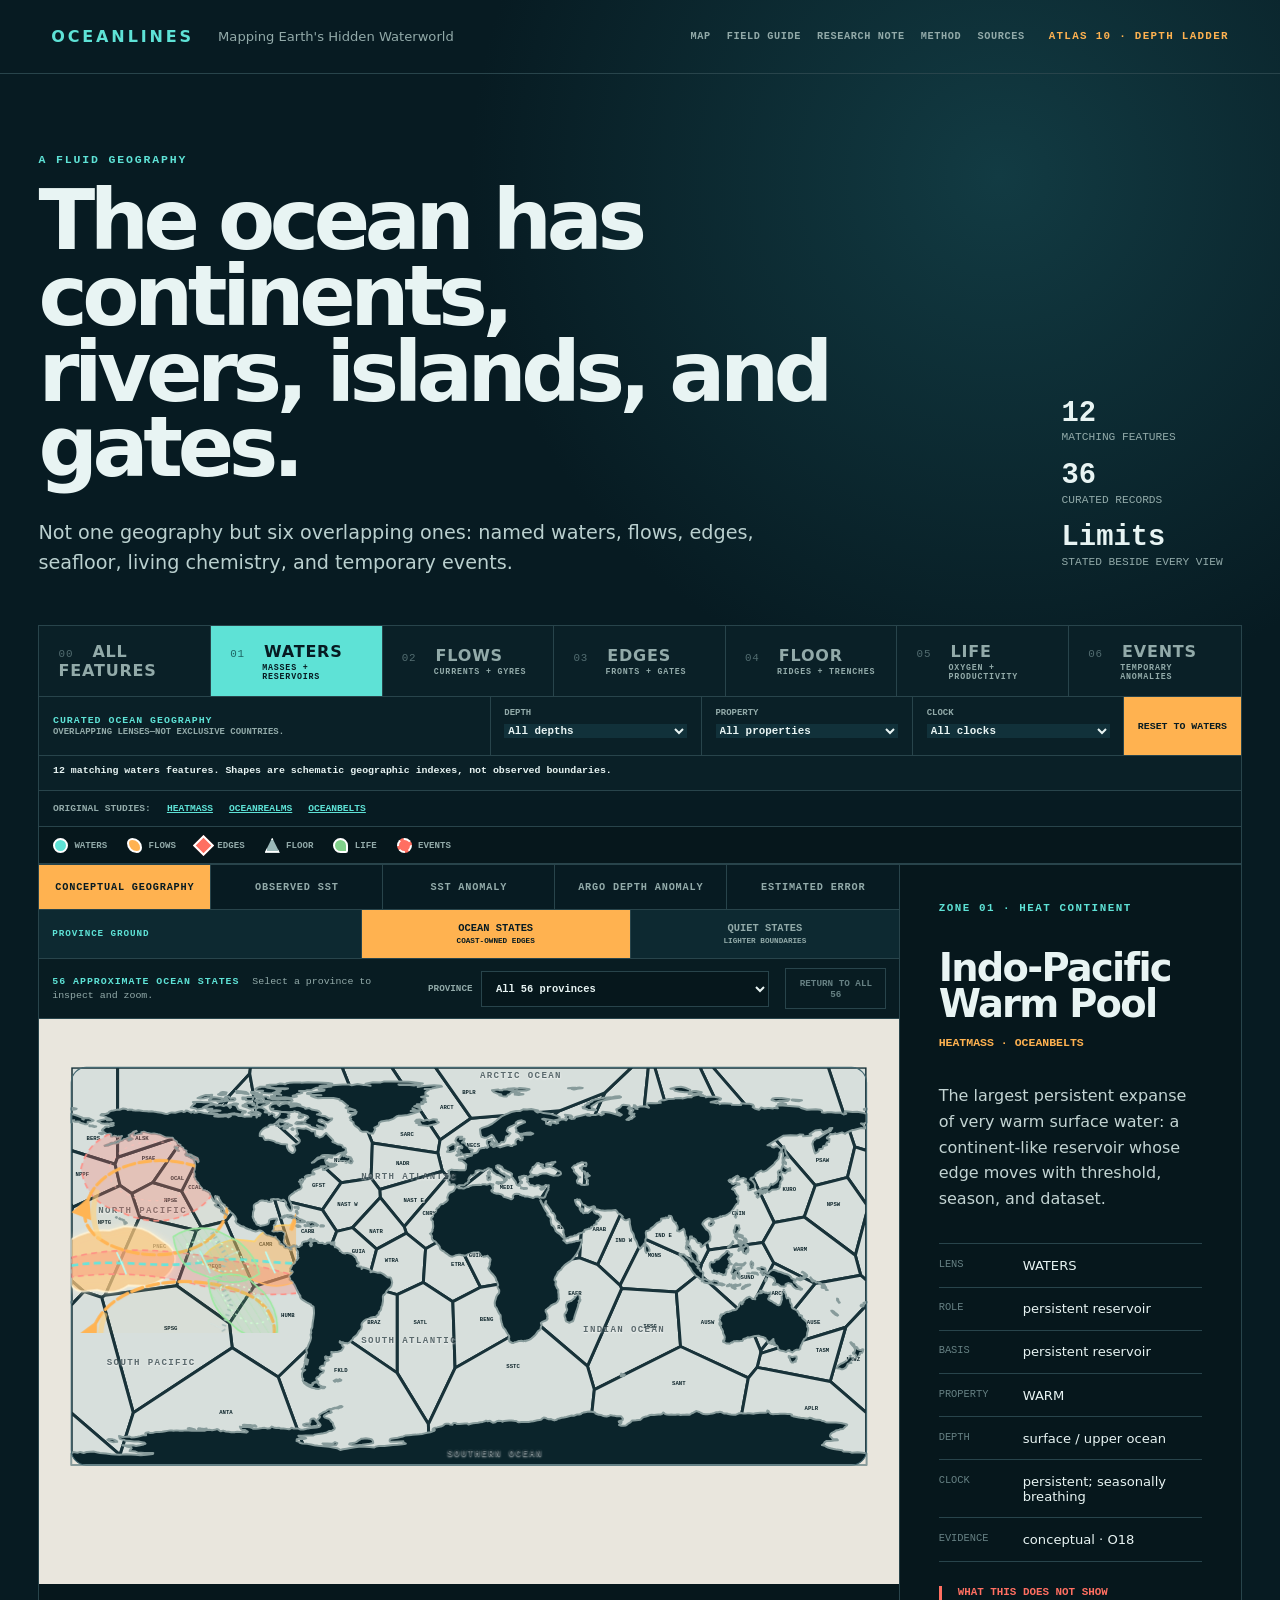
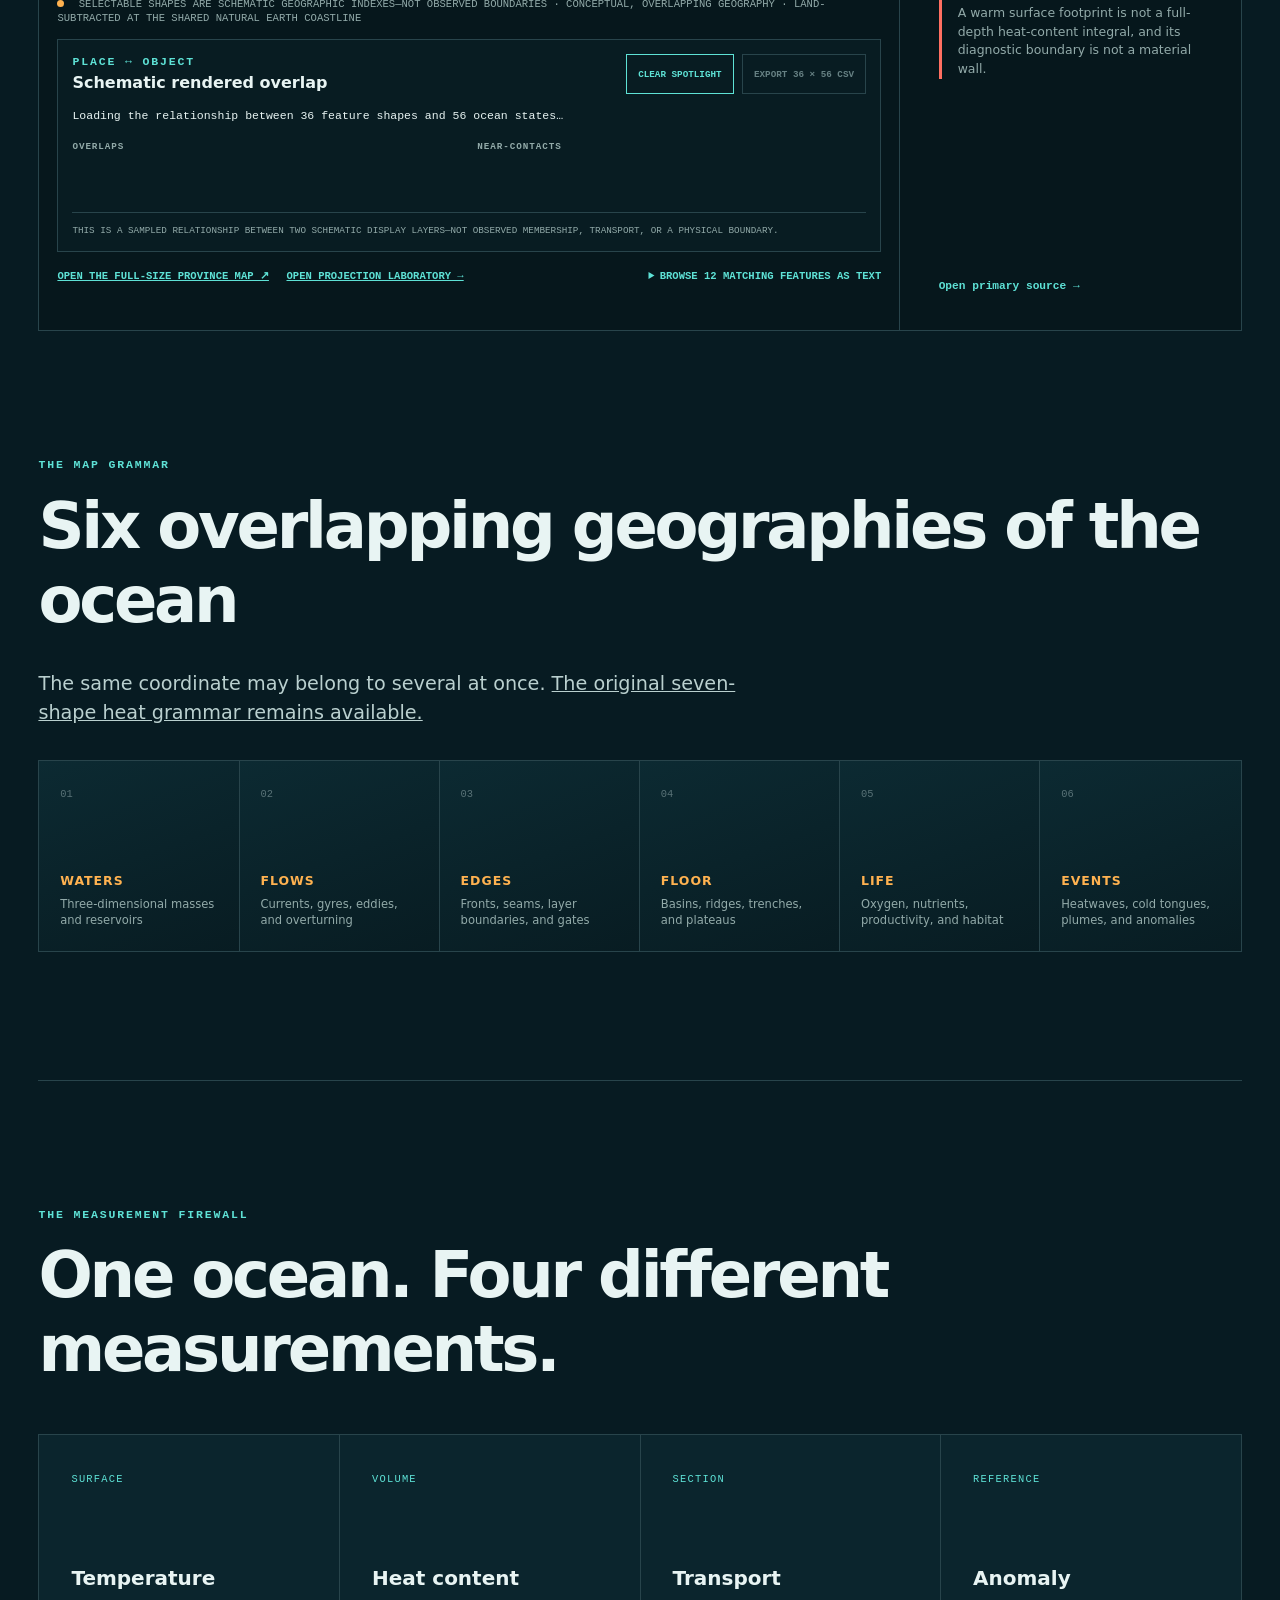
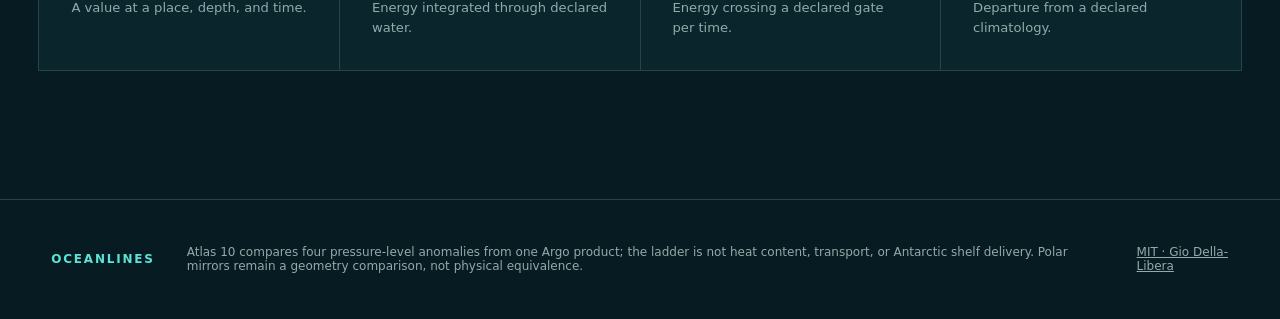
==== commit 0a0b51a9: "Build the relational atlas kernel" ====
--- a/atlas/index.html
+++ b/atlas/index.html
@@ -112,6 +112,18 @@
           <div class="temperature-ticks"><span id="scale-min">−2°C</span><span id="scale-mid">15°C</span><span id="scale-max">32°C</span></div>
         </div>
         <p class="map-note" id="map-note"><span></span> Selectable shapes are schematic geographic indexes—not observed boundaries · conceptual, overlapping geography · land-subtracted at the shared Natural Earth coastline</p>
+        <section class="relation-panel" id="relation-panel" aria-labelledby="relation-title">
+          <div class="relation-heading">
+            <div><p class="eyebrow">Place ↔ object</p><h3 id="relation-title">Schematic rendered overlap</h3></div>
+            <div class="relation-actions"><button type="button" id="relation-clear">Clear spotlight</button><button type="button" id="relation-export" disabled>Export 36 × 56 CSV</button></div>
+          </div>
+          <p id="relation-summary" aria-live="polite">Loading the relationship between 36 feature shapes and 56 ocean states…</p>
+          <div class="relation-lists">
+            <section aria-labelledby="overlap-title"><h4 id="overlap-title">Overlaps</h4><div id="relation-overlaps" class="relation-buttons"></div></section>
+            <section aria-labelledby="near-title"><h4 id="near-title">Near-contacts</h4><div id="relation-near" class="relation-buttons"></div></section>
+          </div>
+          <p class="relation-method">This is a sampled relationship between two schematic display layers—not observed membership, transport, or a physical boundary.</p>
+        </section>
         <div class="conceptual-actions" id="conceptual-actions">
           <a id="full-size-conceptual-map" href="../figures/oceanlines-province-atlas-coastal-states.svg" target="_blank" rel="noopener">Open the full-size province map ↗</a>
           <a href="../projections/">Open projection laboratory →</a>
--- a/atlas/styles.css
+++ b/atlas/styles.css
@@ -122,6 +122,28 @@
 #conceptual-map[hidden], #sst-canvas[hidden], .observed-stamp[hidden], .temperature-key[hidden] { display: none; }
 .map-note { margin: 0; padding: 13px 18px; color: var(--muted); font: .66rem/1.4 ui-monospace, monospace; text-transform: uppercase; }
 .map-note span { display: inline-block; width: 7px; height: 7px; margin-right: 8px; border-radius: 50%; background: var(--warm); }
+.relation-panel { margin:0 18px 18px; padding:14px; border:1px solid var(--line); background:#081c22; }
+.relation-heading { display:flex; align-items:center; justify-content:space-between; gap:1rem; }
+.relation-heading .eyebrow { margin:0 0 .35rem; }
+.relation-heading h3 { margin:0; color:var(--ink); font-size:1rem; }
+.relation-actions { display:flex; flex-wrap:wrap; gap:.5rem; }
+.relation-actions button,.relation-buttons button { min-height:40px; border:1px solid var(--cyan); color:var(--cyan); background:transparent; cursor:pointer; font:800 .58rem/1.2 ui-monospace,monospace; text-transform:uppercase; }
+.relation-actions button { padding:.55rem .7rem; }
+.relation-actions button:disabled { border-color:var(--line); color:#668083; cursor:default; }
+.relation-actions button:focus-visible,.relation-buttons button:focus-visible { outline:3px solid var(--warm); outline-offset:2px; }
+#relation-summary { margin:.8rem 0; color:var(--ink); font:.72rem/1.5 ui-monospace,monospace; }
+.relation-lists { display:grid; grid-template-columns:1fr 1fr; gap:1rem; }
+.relation-lists h4 { margin:.3rem 0 .5rem; color:var(--muted); font:900 .58rem/1 ui-monospace,monospace; letter-spacing:.1em; text-transform:uppercase; }
+.relation-buttons { display:flex; flex-wrap:wrap; gap:.35rem; min-height:40px; }
+.relation-buttons button { padding:.45rem .55rem; text-align:left; text-transform:none; }
+.relation-buttons button.near { border-style:dashed; color:var(--muted); }
+.relation-method { margin:.8rem 0 0; padding-top:.7rem; border-top:1px solid var(--line); color:var(--muted); font:.58rem/1.45 ui-monospace,monospace; text-transform:uppercase; }
+.feature-shape.relation-muted { opacity:.19; }
+.feature-shape.related > :not(title):not(.hit) { filter:drop-shadow(0 0 5px #fff4d7); }
+.feature-shape.near-contact > :not(title):not(.hit) { stroke-dasharray:4 7 !important; }
+.province.relation-muted { opacity:.38; }
+.province.related path { stroke:#ff9f43 !important; stroke-width:5 !important; }
+.province.near-contact path { stroke:#ff9f43 !important; stroke-width:4 !important; stroke-dasharray:8 7 !important; }
 .conceptual-actions { display: flex; align-items: flex-start; justify-content: space-between; gap: 1rem; padding: 0 18px 18px; }
 .conceptual-actions[hidden] { display: none; }
 .conceptual-actions > a, .zone-directory summary { color: var(--cyan); font: 800 .66rem/1.3 ui-monospace, monospace; text-transform: uppercase; }
@@ -252,6 +274,7 @@
   .ring-heading { grid-template-columns: 1fr; } .ring-form { align-items: end; }
   .ring-strips figure { grid-template-columns: 1fr; gap: .3rem; }
   .polar-mirrors { grid-template-columns: 1fr; }
+  .relation-heading { align-items:flex-start; flex-direction:column; } .relation-lists { grid-template-columns:1fr; }
   .conceptual-actions { flex-direction: column; } .zone-directory { width: 100%; } .zone-directory summary { text-align: left; }
 }
 @media (prefers-reduced-motion: reduce) { html { scroll-behavior: auto; } .map-viewport { transition: none; } }
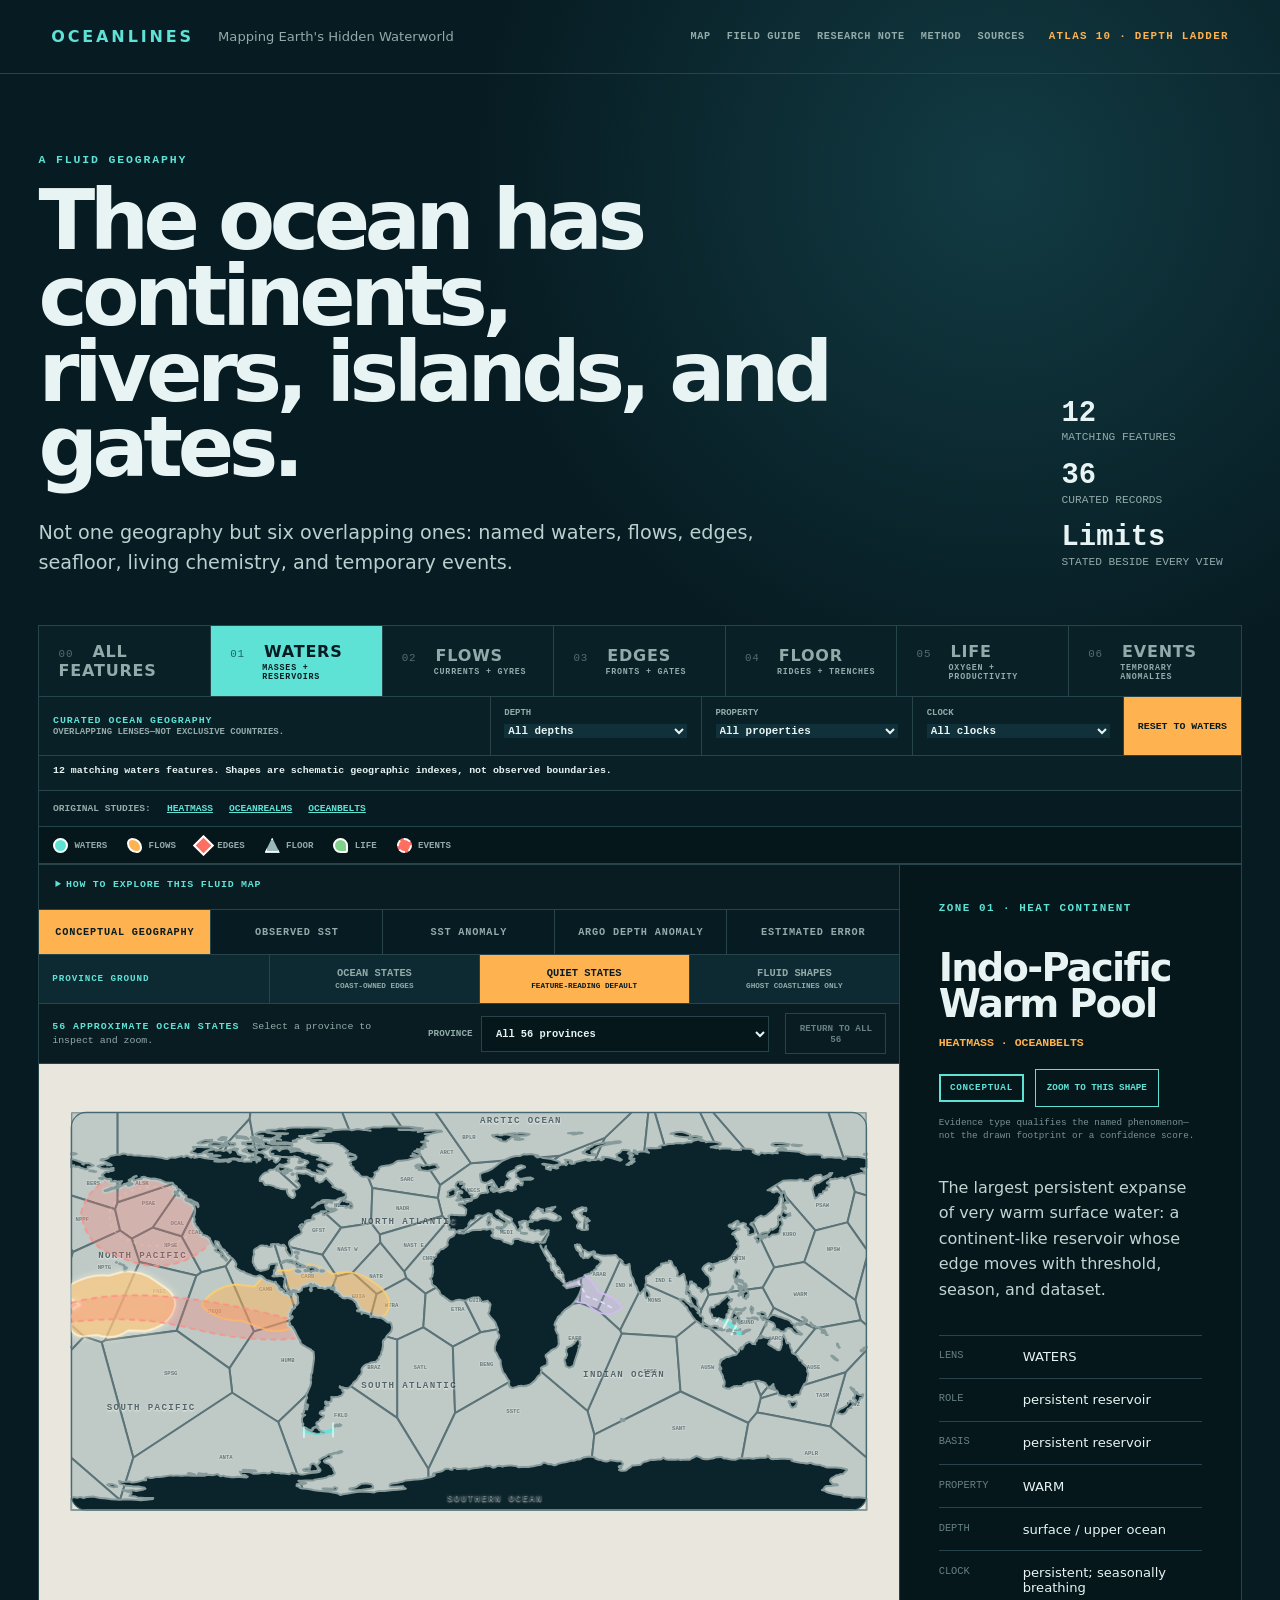
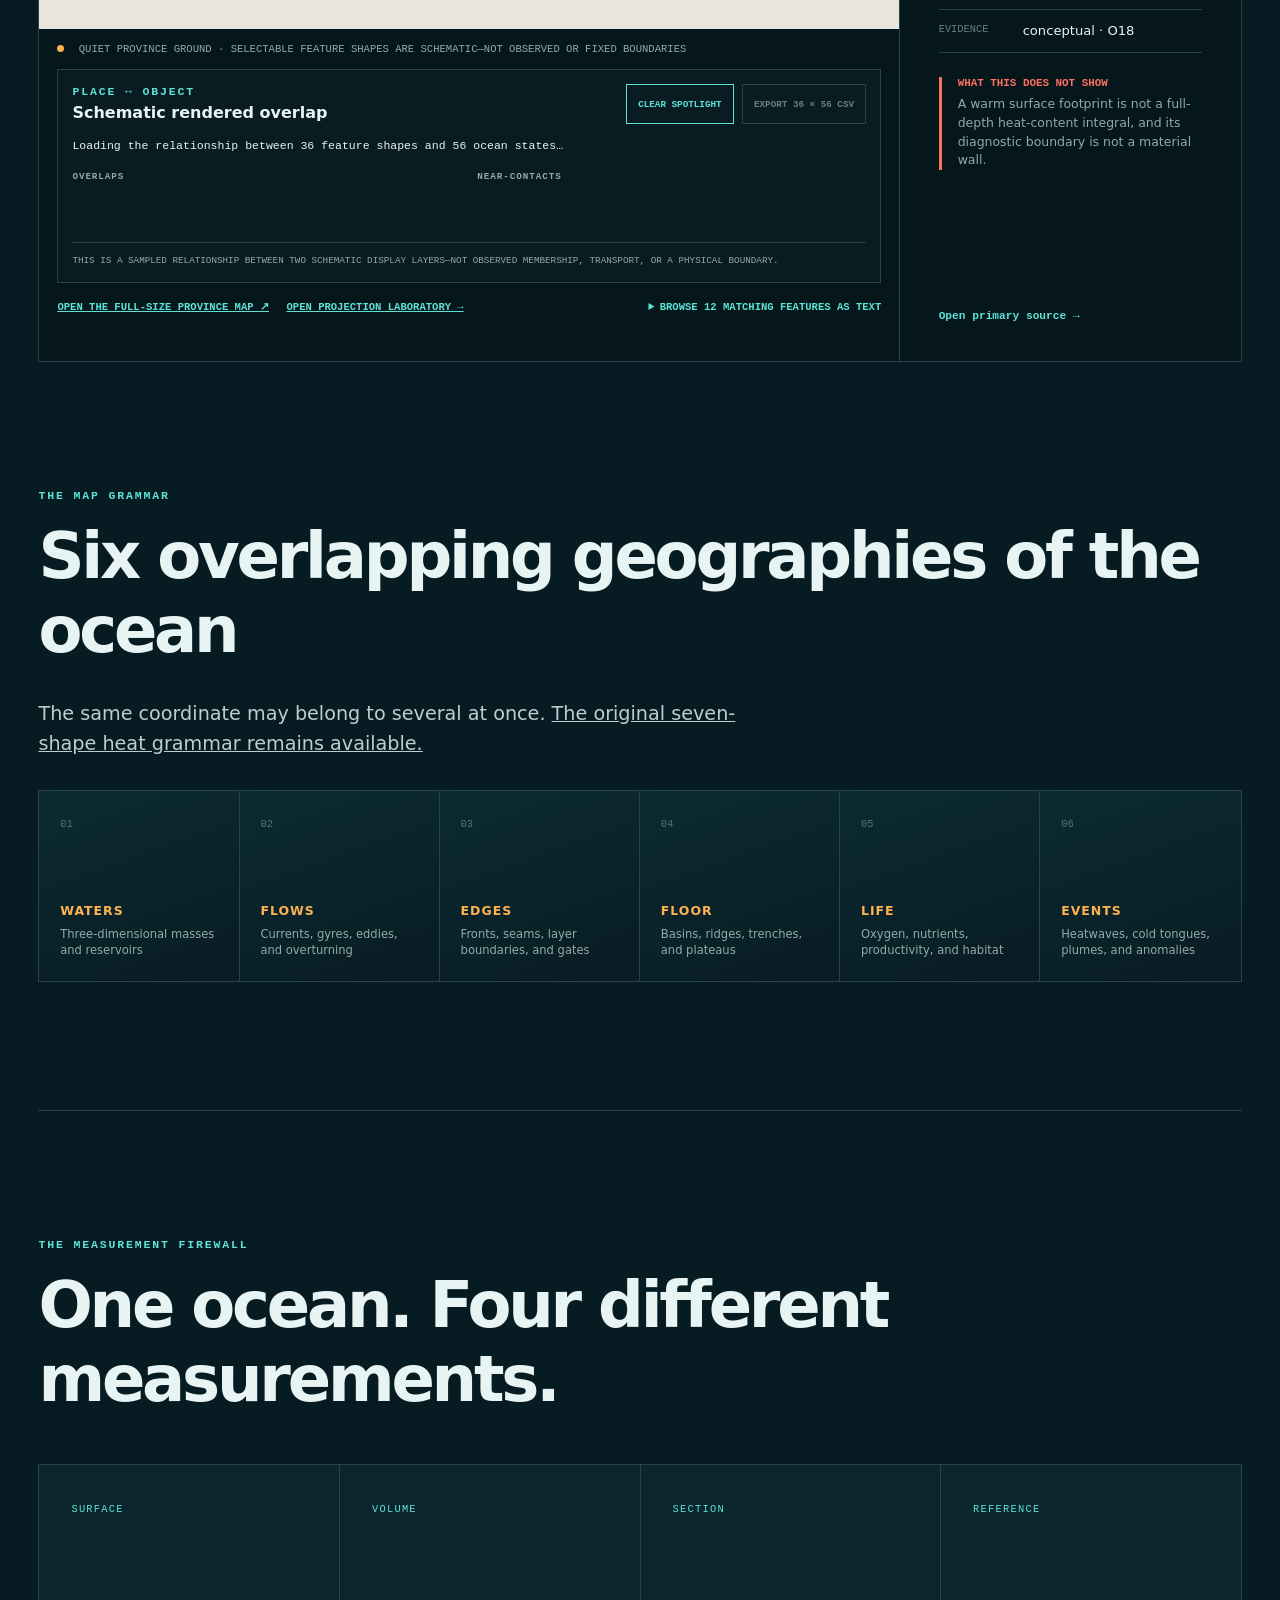
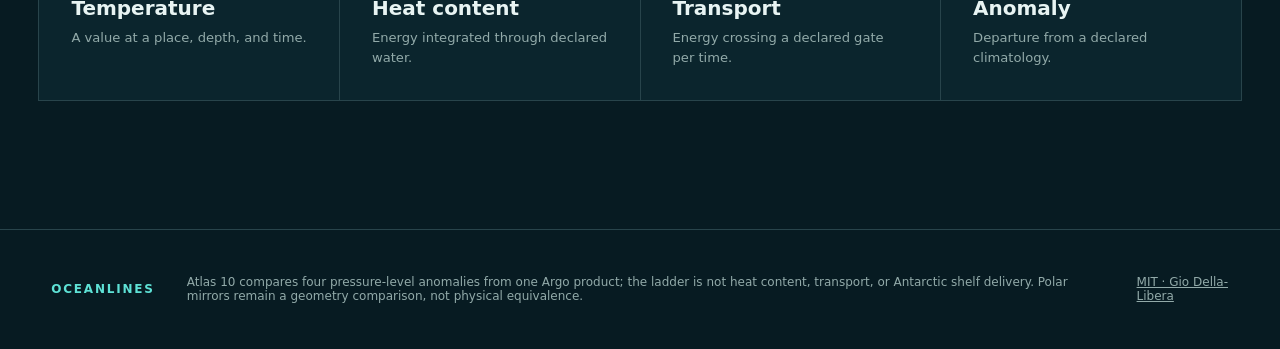
==== commit 5bffdd68: "Finish the relational ocean atlas" ====
--- a/atlas/index.html
+++ b/atlas/index.html
@@ -56,6 +56,10 @@
     <div class="feature-legend" aria-label="Geographic feature legend"><span data-lens="waters">WATERS</span><span data-lens="flows">FLOWS</span><span data-lens="edges">EDGES</span><span data-lens="floor">FLOOR</span><span data-lens="life">LIFE</span><span data-lens="events">EVENTS</span></div>
     <section class="atlas-shell" aria-label="Interactive ocean heat atlas">
       <div class="map-panel">
+        <details class="how-explore">
+          <summary>How to explore this fluid map</summary>
+          <div><p><strong>Place first</strong> Select an ocean state to see which schematic objects overlap it.</p><p><strong>Object first</strong> Select a water, flow, edge, relief, life zone, or event to see the states it crosses.</p><p><strong>Shape first</strong> Choose Fluid shapes to remove the province puzzle while keeping dark land and ghost coastlines.</p></div>
+        </details>
         <div class="map-modes" role="group" aria-label="Map evidence mode">
           <button class="map-mode active" data-mode="conceptual" aria-pressed="true">Conceptual geography</button>
           <button class="map-mode" data-mode="sst" aria-pressed="false">Observed SST</button>
@@ -70,13 +74,14 @@
           <button type="button" data-pressure="700" aria-pressed="true">700 dbar <small>intermediate</small></button>
           <button type="button" data-pressure="1000" aria-pressed="false">1000 dbar <small>deep</small></button>
         </div>
-        <div class="conceptual-views" id="conceptual-views" role="group" aria-label="Conceptual map land emphasis">
+        <div class="conceptual-views" id="conceptual-views" role="group" aria-label="Conceptual map ground">
           <span>PROVINCE GROUND</span>
-          <button type="button" data-conceptual-view="reference" aria-pressed="true">Ocean states <small>coast-owned edges</small></button>
-          <button type="button" data-conceptual-view="water-first" aria-pressed="false">Quiet states <small>lighter boundaries</small></button>
+          <button type="button" data-conceptual-view="reference" aria-pressed="false">Ocean states <small>coast-owned edges</small></button>
+          <button type="button" data-conceptual-view="water-first" aria-pressed="true">Quiet states <small>feature-reading default</small></button>
+          <button type="button" data-conceptual-view="shape-first" aria-pressed="false">Fluid shapes <small>ghost coastlines only</small></button>
         </div>
         <div class="province-controls" id="province-controls">
-          <p><strong>56 APPROXIMATE OCEAN STATES</strong><span id="province-status" aria-live="polite">Select a province to inspect and zoom.</span></p>
+          <p><strong>56 APPROXIMATE OCEAN STATES</strong><span id="province-status" tabindex="-1" aria-live="polite">Select a province to inspect and zoom.</span></p>
           <label for="province-select">Province <select id="province-select"><option value="all">All 56 provinces</option></select></label>
           <button type="button" id="province-reset" disabled>Return to all 56</button>
         </div>
@@ -230,6 +235,11 @@
         <p class="zone-index" id="zone-index">SELECT A LINE</p>
         <h2 id="zone-name">Read the moving map</h2>
         <p class="zone-kind" id="zone-kind">Start with any geographic feature shape.</p>
+        <div class="zone-tools">
+          <span class="evidence-badge" id="evidence-badge" data-evidence="conceptual">CONCEPTUAL</span>
+          <button type="button" id="feature-zoom">Zoom to this shape</button>
+        </div>
+        <p class="evidence-note">Evidence type qualifies the named phenomenon—not the drawn footprint or a confidence score.</p>
         <p class="zone-summary" id="zone-summary">Each feature is classified by lens, role, depth,
           persistence, and evidence—not by color alone.</p>
         <dl class="zone-facts">
@@ -279,6 +289,7 @@
   <script src="data/argo-temperature-anomaly-300dbar-2026-07.js" defer></script>
   <script src="data/argo-temperature-anomaly-700dbar-2026-07.js" defer></script>
   <script src="data/argo-temperature-anomaly-1000dbar-2026-07.js" defer></script>
+  <script src="data/relation-smoke-fixture.js" defer></script>
   <script src="app.js" defer></script>
 </body>
 </html>
--- a/atlas/styles.css
+++ b/atlas/styles.css
@@ -63,7 +63,7 @@
 .argo-depths button small { display: block; margin-top: .3rem; color: inherit; font-size: .48rem; font-weight: 600; text-transform: uppercase; }
 .argo-depths button:hover, .argo-depths button:focus-visible { color: var(--ink); background: #153a43; }
 .argo-depths button[aria-pressed="true"] { color: var(--deep); background: var(--cyan); }
-.conceptual-views { display: grid; grid-template-columns: 1.2fr 1fr 1fr; border-bottom: 1px solid var(--line); background: #0d2931; }
+.conceptual-views { display: grid; grid-template-columns: 1.1fr repeat(3, 1fr); border-bottom: 1px solid var(--line); background: #0d2931; }
 .conceptual-views[hidden] { display: none; }
 .conceptual-views > span, .conceptual-views button { min-height: 48px; padding: .55rem .8rem; border: 0; border-right: 1px solid var(--line); }
 .conceptual-views > span { display: flex; align-items: center; color: var(--cyan); font: 800 .58rem/1 ui-monospace, monospace; letter-spacing: .1em; }
@@ -87,6 +87,9 @@
 .province-map-host .province { cursor:zoom-in; }
 .province-map-host.quiet .province path { fill:#bfcac7 !important; stroke:#5c7478 !important; stroke-width:2 !important; }
 .province-map-host.quiet .province-labels { opacity:.48; }
+.province-map-host.shape-only .province path { fill:#d7dfdc !important; stroke:transparent !important; }
+.province-map-host.shape-only .province-labels,.province-map-host.shape-only .province-labels[hidden] { display:none !important; }
+.province-map-host.shape-only .land-outline { stroke:#71898a !important; stroke-width:2 !important; opacity:.52; }
 .province-map-host.observed-overlay { pointer-events:none; z-index:4; }
 .province-map-host.observed-overlay .map-field { fill:transparent !important; }
 .province-map-host.observed-overlay .province path { fill:transparent !important; stroke:rgb(7 27 34 / .62) !important; stroke-width:2 !important; }
@@ -95,6 +98,11 @@
 .feature-shape-host { position:absolute; inset:0; z-index:5; }
 .feature-shape-host > img,.feature-shape-host > svg { display:block; width:100%; height:100%; }
 .feature-shape-host[hidden] { display:none; }
+.feature-label-layer { pointer-events:none; }
+.feature-label-leader { fill:none; stroke:#173942; stroke-width:1.5; stroke-dasharray:3 3; opacity:.82; vector-effect:non-scaling-stroke; }
+.feature-label { fill:#08242b; stroke:#eff2e2; stroke-width:5; paint-order:stroke fill; font:900 16px/1 ui-monospace,monospace; letter-spacing:.035em; text-anchor:middle; }
+.feature-label.selected { fill:#8b311d; font-size:18px; }
+.province-map-host.shape-only + .feature-shape-host .feature-label { stroke-width:7; }
 .ocean-basin-labels { position: absolute; inset: 0; z-index:3; pointer-events: none; color: rgb(7 27 34 / .62); font: 900 .57rem/1 ui-monospace, monospace; letter-spacing: .15em; text-shadow: 0 1px 2px rgb(255 255 255 / .8); }
 .ocean-basin-labels span { position: absolute; translate: -50% -50%; }
 .ocean-basin-labels .np { left: 12%; top: 34%; } .ocean-basin-labels .sp { left: 13%; top: 61%; }
@@ -121,6 +129,12 @@
 .temperature-key.error i { background: linear-gradient(90deg, #f4f1de, #b8d8ba, #6eb6a7, #dfb35c, #b84c4c, #632c55); }
 #conceptual-map[hidden], #sst-canvas[hidden], .observed-stamp[hidden], .temperature-key[hidden] { display: none; }
 .map-note { margin: 0; padding: 13px 18px; color: var(--muted); font: .66rem/1.4 ui-monospace, monospace; text-transform: uppercase; }
+.how-explore { border-bottom:1px solid var(--line); background:#081c22; }
+.how-explore summary { min-height:44px; padding:.85rem 1rem; color:var(--cyan); cursor:pointer; font:800 .62rem/1.3 ui-monospace,monospace; letter-spacing:.08em; text-transform:uppercase; }
+.how-explore summary:focus-visible { outline:3px solid var(--warm); outline-offset:-3px; }
+.how-explore > div { display:grid; grid-template-columns:repeat(3,1fr); gap:1px; padding:1px; background:var(--line); }
+.how-explore p { margin:0; padding:.8rem; color:var(--muted); background:#0b252c; font-size:.68rem; line-height:1.45; }
+.how-explore strong { display:block; margin-bottom:.25rem; color:var(--ink); font:900 .61rem/1 ui-monospace,monospace; text-transform:uppercase; }
 .map-note span { display: inline-block; width: 7px; height: 7px; margin-right: 8px; border-radius: 50%; background: var(--warm); }
 .relation-panel { margin:0 18px 18px; padding:14px; border:1px solid var(--line); background:#081c22; }
 .relation-heading { display:flex; align-items:center; justify-content:space-between; gap:1rem; }
@@ -154,6 +168,7 @@
 .zone-directory li { min-width: 0; }
 .zone-directory button { width: 100%; min-height: 44px; padding: .65rem; border: 0; color: var(--ink); background: var(--deep); cursor: pointer; text-align: left; font-size: .72rem; }
 .zone-directory button span { color: var(--warm); font: 800 .62rem ui-monospace, monospace; }
+.zone-directory button small { display:block; margin-top:.3rem; color:var(--muted); font:800 .52rem/1 ui-monospace,monospace; letter-spacing:.06em; }
 .map-data-summary { margin: 14px 18px 18px; padding: 16px; border: 1px solid var(--line); background: #081c22; }
 .map-data-summary h3 { margin: 0; color: var(--cyan); font: 800 .7rem/1 ui-monospace, monospace; letter-spacing: .1em; text-transform: uppercase; }
 .map-data-summary p { margin: .7rem 0 0; color: var(--muted); font-size: .72rem; line-height: 1.45; }
@@ -226,6 +241,14 @@
 .zone-index { margin: 0 0 2.2rem; color: var(--cyan); font: 800 .68rem/1 ui-monospace, monospace; letter-spacing: .14em; }
 .zone-panel h2 { margin: 0; font-size: clamp(2rem, 3vw, 4rem); line-height: .95; letter-spacing: -.045em; }
 .zone-kind { margin: .8rem 0 0; color: var(--warm); font: 700 .72rem/1.4 ui-monospace, monospace; text-transform: uppercase; }
+.zone-tools { display:flex; flex-wrap:wrap; align-items:center; gap:.65rem; margin-top:1.1rem; }
+.evidence-badge { padding:.48rem .58rem; border:2px solid currentColor; color:var(--cyan); font:900 .58rem/1 ui-monospace,monospace; letter-spacing:.08em; }
+.evidence-badge[data-evidence="observational"] { color:#8bd8c6; border-style:solid; }
+.evidence-badge[data-evidence="synthesis"] { color:#e7c876; border-style:double; border-width:3px; }
+.evidence-badge[data-evidence="modeled-mixed"] { color:#e99472; border-style:dashed; }
+.zone-tools button { min-height:38px; padding:.5rem .7rem; border:1px solid var(--cyan); color:var(--cyan); background:transparent; cursor:pointer; font:800 .58rem/1 ui-monospace,monospace; text-transform:uppercase; }
+.zone-tools button:focus-visible { outline:3px solid var(--warm); outline-offset:2px; }
+.evidence-note { margin:.6rem 0 0; color:#789193; font:.58rem/1.4 ui-monospace,monospace; }
 .zone-summary { margin: 2rem 0; color: #c3d4d3; line-height: 1.6; }
 .zone-facts { margin: 0; border-top: 1px solid var(--line); }
 .zone-facts div { display: grid; grid-template-columns: 84px 1fr; padding: .85rem 0; border-bottom: 1px solid var(--line); }
@@ -269,6 +292,7 @@
   .map-modes { grid-template-columns: 1fr 1fr; }
   .argo-depths { grid-template-columns: 1fr 1fr; } .argo-depths > span { grid-column: 1 / -1; min-height: 34px; } .argo-depths button:nth-of-type(2) { border-right: 0; }
   .conceptual-views { grid-template-columns: 1fr 1fr; } .conceptual-views > span { grid-column: 1 / -1; min-height: 34px; }
+  .how-explore > div { grid-template-columns:1fr; }
   .province-controls { align-items:stretch; flex-direction:column; } .province-controls label { margin-left:0; } .province-controls select { flex:1; max-width:none; }
   .probe-controls { grid-template-columns: 1fr 1fr; } .probe-controls button { grid-column: 1 / -1; }
   .ring-heading { grid-template-columns: 1fr; } .ring-form { align-items: end; }
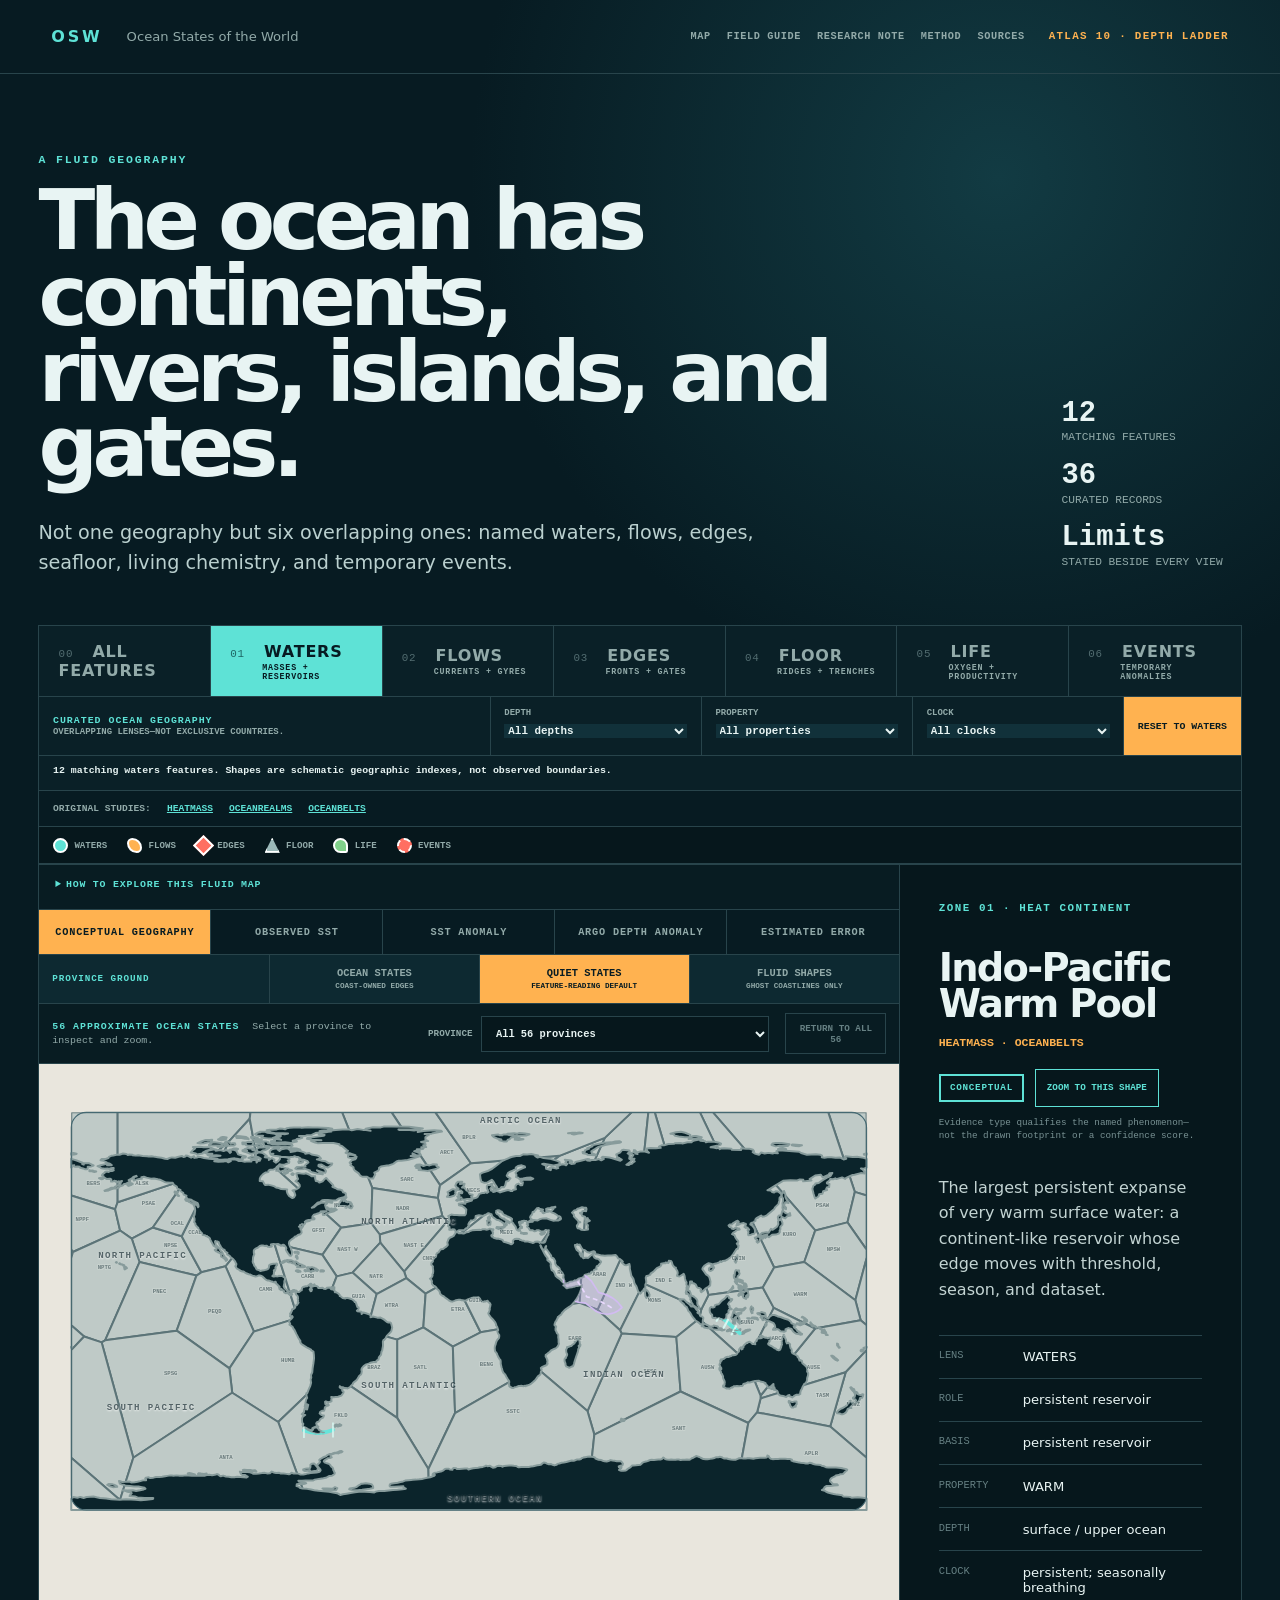
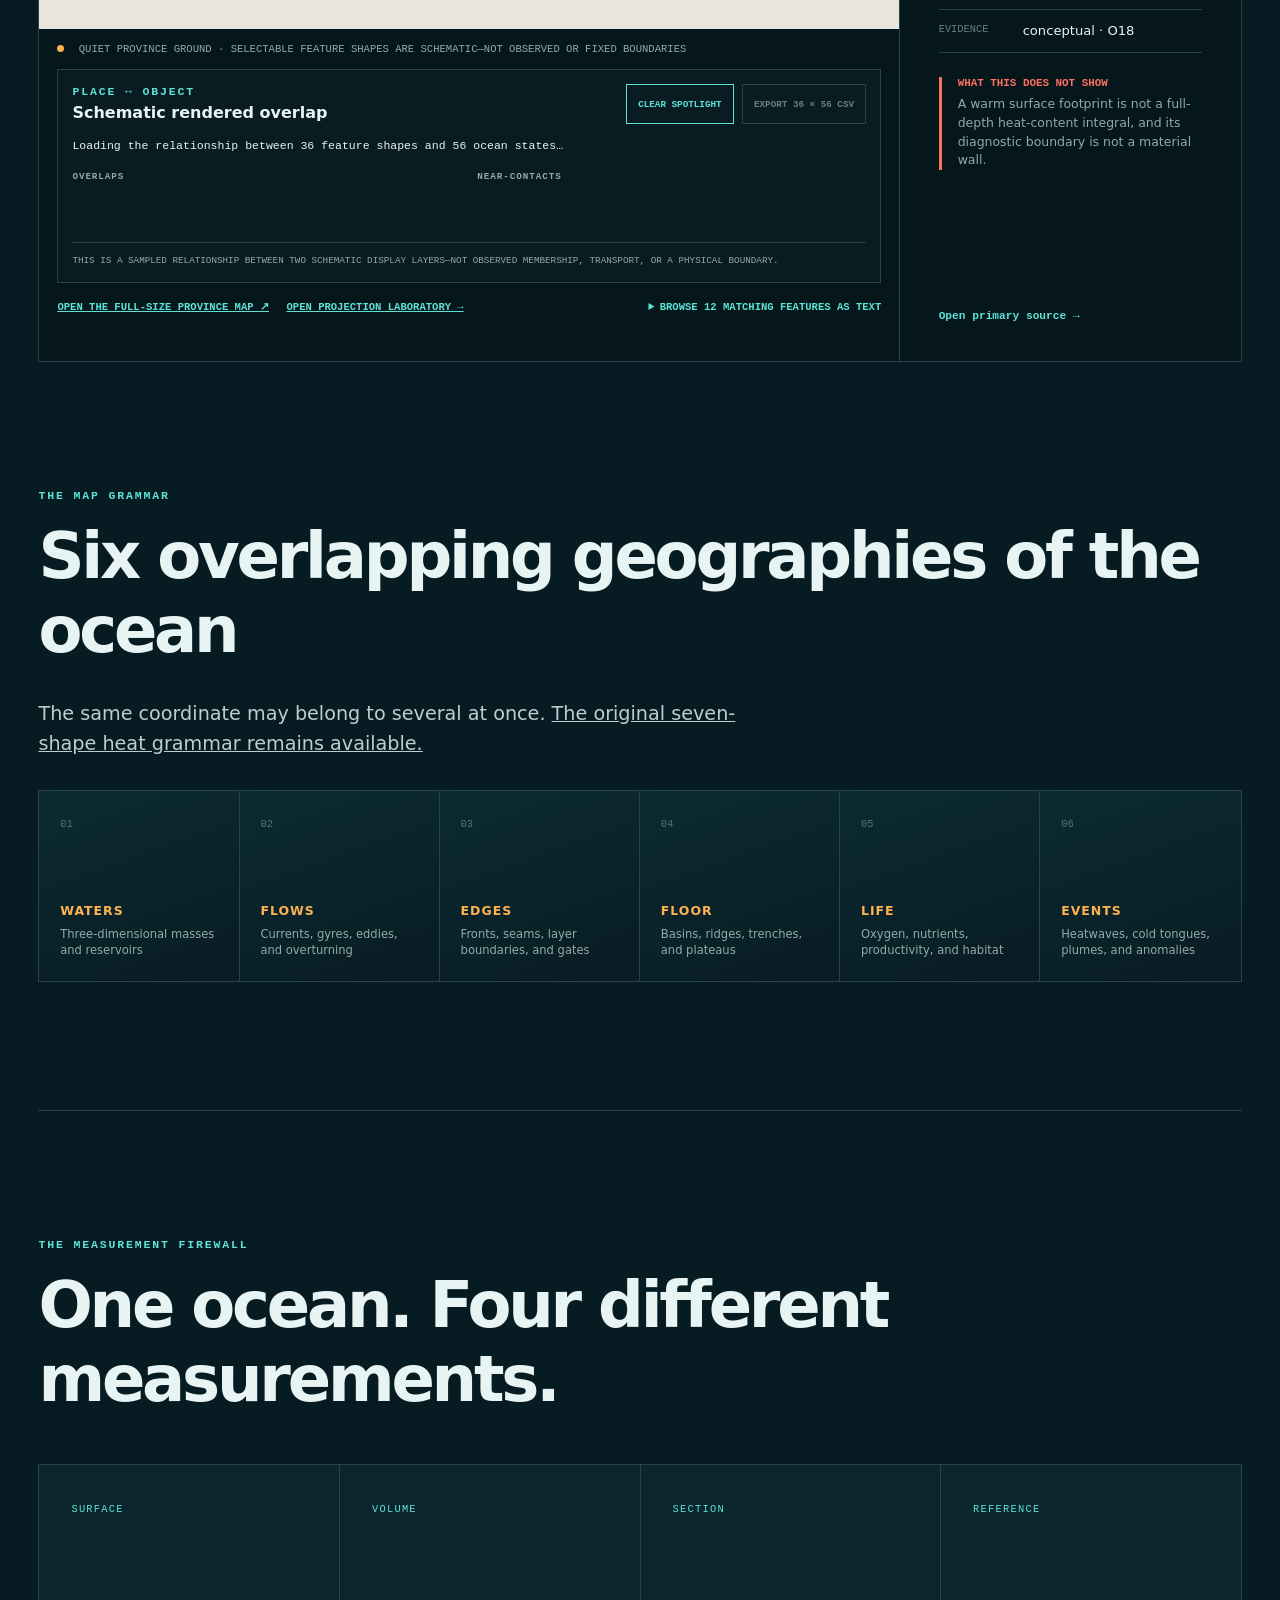
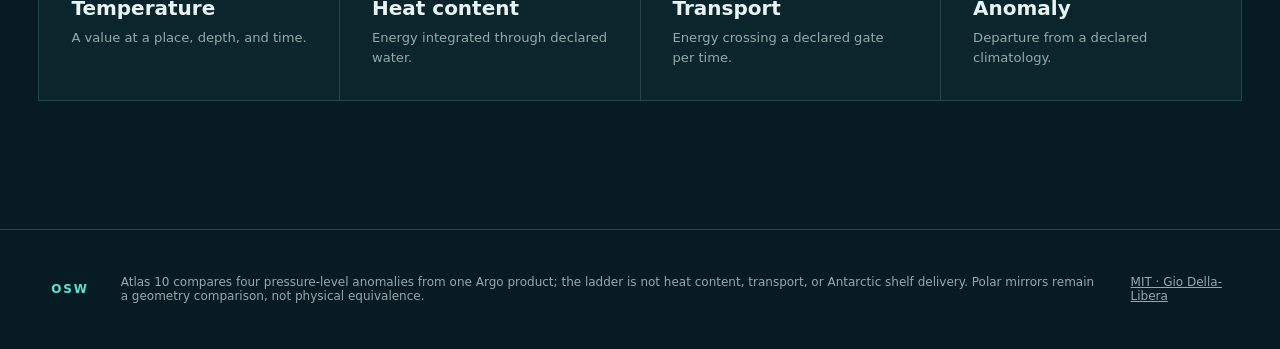
==== commit 4eccc1a1: "Rename project to OSW" ====
--- a/atlas/index.html
+++ b/atlas/index.html
@@ -4,16 +4,16 @@
   <meta charset="utf-8">
   <meta name="viewport" content="width=device-width, initial-scale=1">
   <meta name="description" content="Atlas 10 research preview: an interactive atlas of ocean heat geography with surface observations, a four-level Argo anomaly ladder, and optional polar diagnostics.">
-  <title>OCEANLINES Atlas 10 Preview — Mapping Earth's Hidden Waterworld</title>
+  <title>OSW Atlas 10 Preview — Ocean States of the World</title>
   <link rel="icon" href="data:image/svg+xml,%3Csvg xmlns='http://www.w3.org/2000/svg' viewBox='0 0 64 64'%3E%3Crect width='64' height='64' rx='12' fill='%23071b22'/%3E%3Cpath d='M10 34c8-10 15-10 23 0s15 10 21 0' fill='none' stroke='%235ee2d6' stroke-width='7'/%3E%3C/svg%3E">
   <link rel="stylesheet" href="styles.css">
 </head>
 <body>
   <header class="masthead">
-    <a class="wordmark" href="../README.md" aria-label="OCEANLINES home">OCEANLINES</a>
-    <p>Mapping Earth's Hidden Waterworld</p>
+    <a class="wordmark" href="../README.md" aria-label="OSW home">OSW</a>
+    <p>Ocean States of the World</p>
     <nav class="project-nav" aria-label="Project guide">
-      <a href="../figures/oceanlines-fluid-geography.svg" target="_blank" rel="noopener">Map</a>
+      <a href="../figures/osw-fluid-geography.svg" target="_blank" rel="noopener">Map</a>
       <a href="../HEATMASS.md">Field guide</a>
       <a class="research-link" href="../research/">Research note</a>
       <a class="method-link" href="README.md">Method</a>
@@ -52,7 +52,7 @@
       <button type="reset">Reset to waters</button>
       <output id="filter-status" aria-live="polite">12 matching water features.</output>
     </form>
-    <nav class="legacy-studies" aria-label="Original OCEANLINES studies">Original studies: <a href="../HEATMASS.md">HEATMASS</a><a href="../OCEANREALMS.md">OCEANREALMS</a><a href="../OCEANBELTS.md">OCEANBELTS</a></nav>
+    <nav class="legacy-studies" aria-label="Original OSW studies">Original studies: <a href="../HEATMASS.md">HEATMASS</a><a href="../OCEANREALMS.md">OCEANREALMS</a><a href="../OCEANBELTS.md">OCEANBELTS</a></nav>
     <div class="feature-legend" aria-label="Geographic feature legend"><span data-lens="waters">WATERS</span><span data-lens="flows">FLOWS</span><span data-lens="edges">EDGES</span><span data-lens="floor">FLOOR</span><span data-lens="life">LIFE</span><span data-lens="events">EVENTS</span></div>
     <section class="atlas-shell" aria-label="Interactive ocean heat atlas">
       <div class="map-panel">
@@ -87,9 +87,9 @@
         </div>
         <div class="map-stage" id="map-stage">
           <div class="map-viewport" id="map-viewport">
-          <div id="province-map-host" class="province-map-host"><img id="conceptual-map" src="../figures/oceanlines-province-atlas-interactive.svg"
+          <div id="province-map-host" class="province-map-host"><img id="conceptual-map" src="../figures/osw-province-atlas-interactive.svg"
             alt="Interactive map of 56 approximate ocean provinces with coast-owned edges."></div>
-          <div id="feature-shape-host" class="feature-shape-host"><img src="../figures/oceanlines-atlas-feature-shapes.svg"
+          <div id="feature-shape-host" class="feature-shape-host"><img src="../figures/osw-atlas-feature-shapes.svg"
             alt="Schematic geographic shapes for 36 selectable waters, flows, edges, seafloor features, living systems, and events."></div>
           <div class="ocean-basin-labels" id="ocean-basin-labels" aria-hidden="true"><span class="np">NORTH PACIFIC</span><span class="sp">SOUTH PACIFIC</span><span class="na">NORTH ATLANTIC</span><span class="sa">SOUTH ATLANTIC</span><span class="io">INDIAN OCEAN</span><span class="so">SOUTHERN OCEAN</span><span class="ao">ARCTIC OCEAN</span></div>
           <canvas id="sst-canvas" width="720" height="360" hidden
@@ -130,7 +130,7 @@
           <p class="relation-method">This is a sampled relationship between two schematic display layers—not observed membership, transport, or a physical boundary.</p>
         </section>
         <div class="conceptual-actions" id="conceptual-actions">
-          <a id="full-size-conceptual-map" href="../figures/oceanlines-province-atlas-coastal-states.svg" target="_blank" rel="noopener">Open the full-size province map ↗</a>
+          <a id="full-size-conceptual-map" href="../figures/osw-province-atlas-coastal-states.svg" target="_blank" rel="noopener">Open the full-size province map ↗</a>
           <a href="../projections/">Open projection laboratory →</a>
           <details class="zone-directory">
             <summary id="directory-summary">Browse 12 matching features as text</summary>
@@ -280,7 +280,7 @@
       </div>
     </section>
   </main>
-  <footer><strong>OCEANLINES</strong><p>Atlas 10 compares four pressure-level anomalies from one Argo product; the ladder is not heat content, transport, or Antarctic shelf delivery. Polar mirrors remain a geometry comparison, not physical equivalence.</p><a href="../LICENSE">MIT · Gio Della-Libera</a></footer>
+  <footer><strong>OSW</strong><p>Atlas 10 compares four pressure-level anomalies from one Argo product; the ladder is not heat content, transport, or Antarctic shelf delivery. Polar mirrors remain a geometry comparison, not physical equivalence.</p><a href="../LICENSE">MIT · Gio Della-Libera</a></footer>
   <noscript>This atlas requires JavaScript for zone selection. The complete map remains visible above.</noscript>
   <script src="data/oisst-2026-08-01.js" defer></script>
   <script src="data/oisst-anomaly-2026-08-01.js" defer></script>
--- a/atlas/styles.css
+++ b/atlas/styles.css
@@ -293,6 +293,7 @@
   .argo-depths { grid-template-columns: 1fr 1fr; } .argo-depths > span { grid-column: 1 / -1; min-height: 34px; } .argo-depths button:nth-of-type(2) { border-right: 0; }
   .conceptual-views { grid-template-columns: 1fr 1fr; } .conceptual-views > span { grid-column: 1 / -1; min-height: 34px; }
   .how-explore > div { grid-template-columns:1fr; }
+  .feature-label-layer { display:none; }
   .province-controls { align-items:stretch; flex-direction:column; } .province-controls label { margin-left:0; } .province-controls select { flex:1; max-width:none; }
   .probe-controls { grid-template-columns: 1fr 1fr; } .probe-controls button { grid-column: 1 / -1; }
   .ring-heading { grid-template-columns: 1fr; } .ring-form { align-items: end; }
